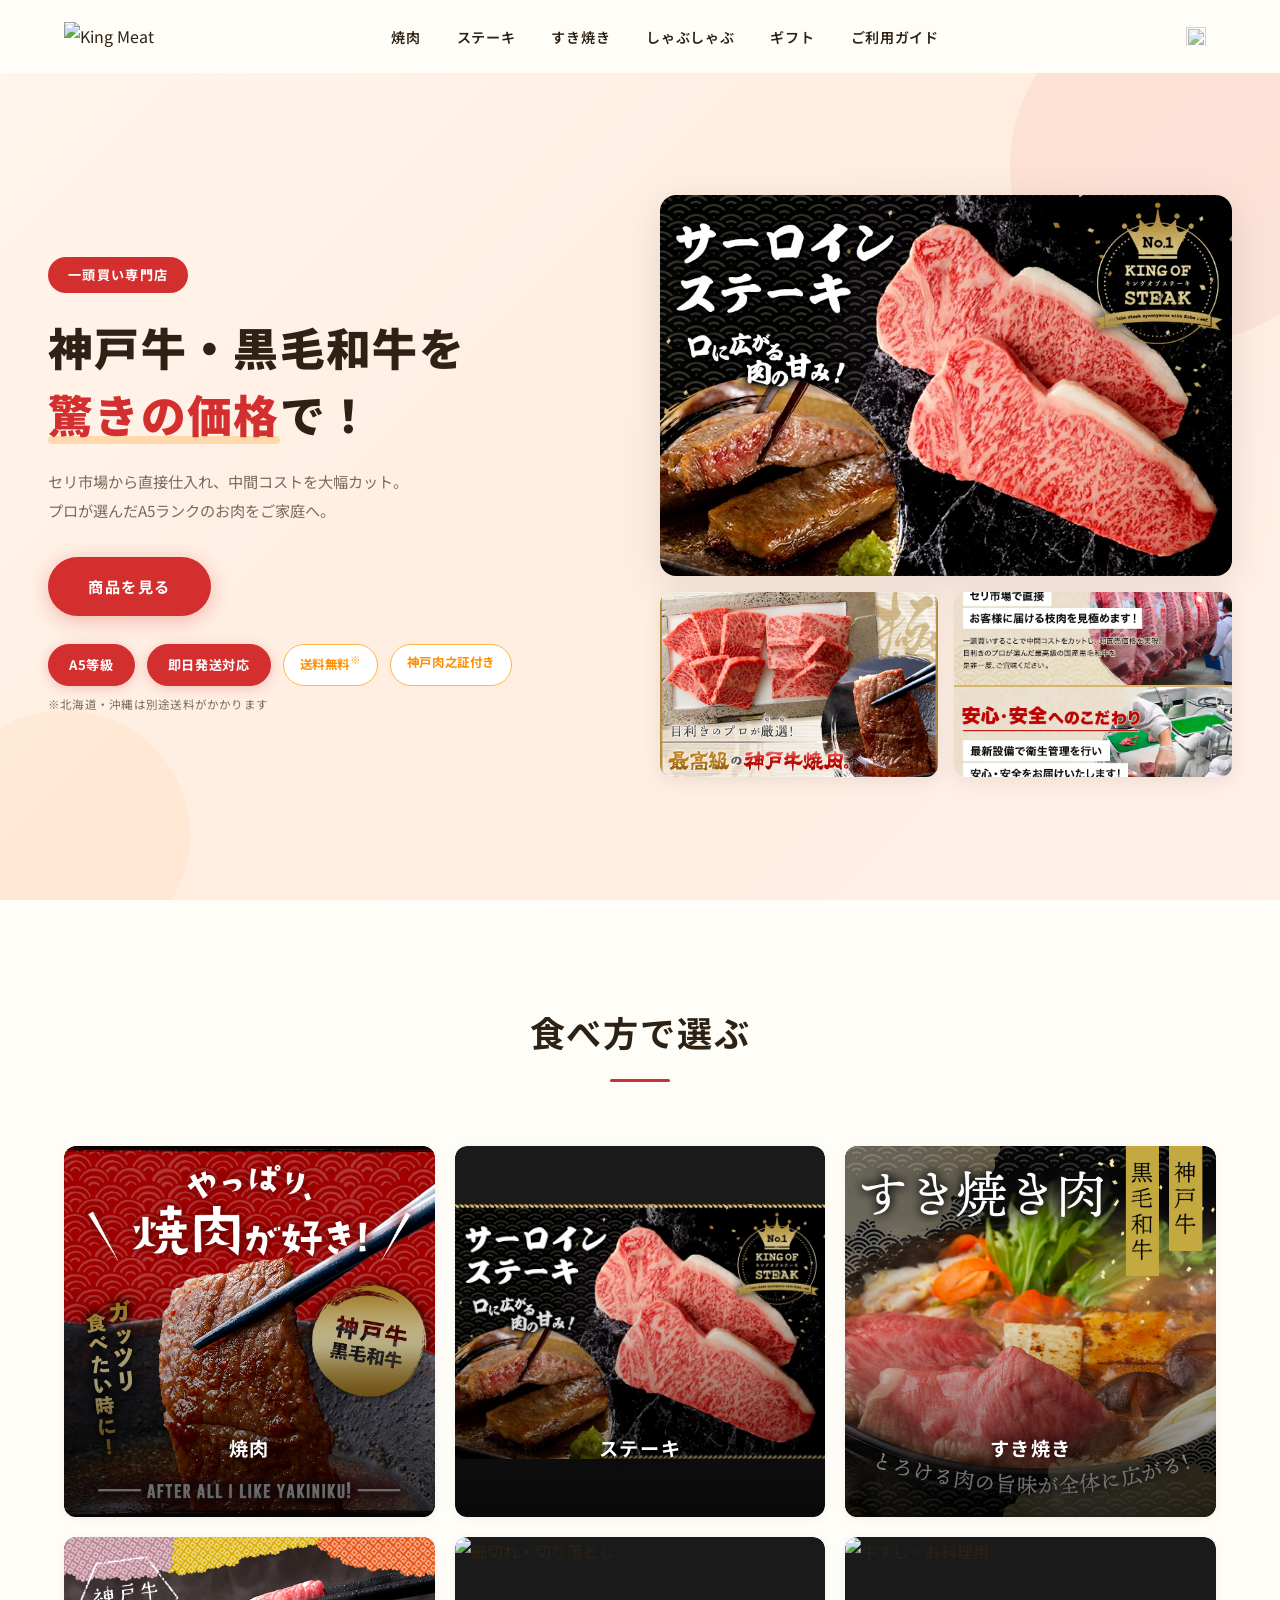
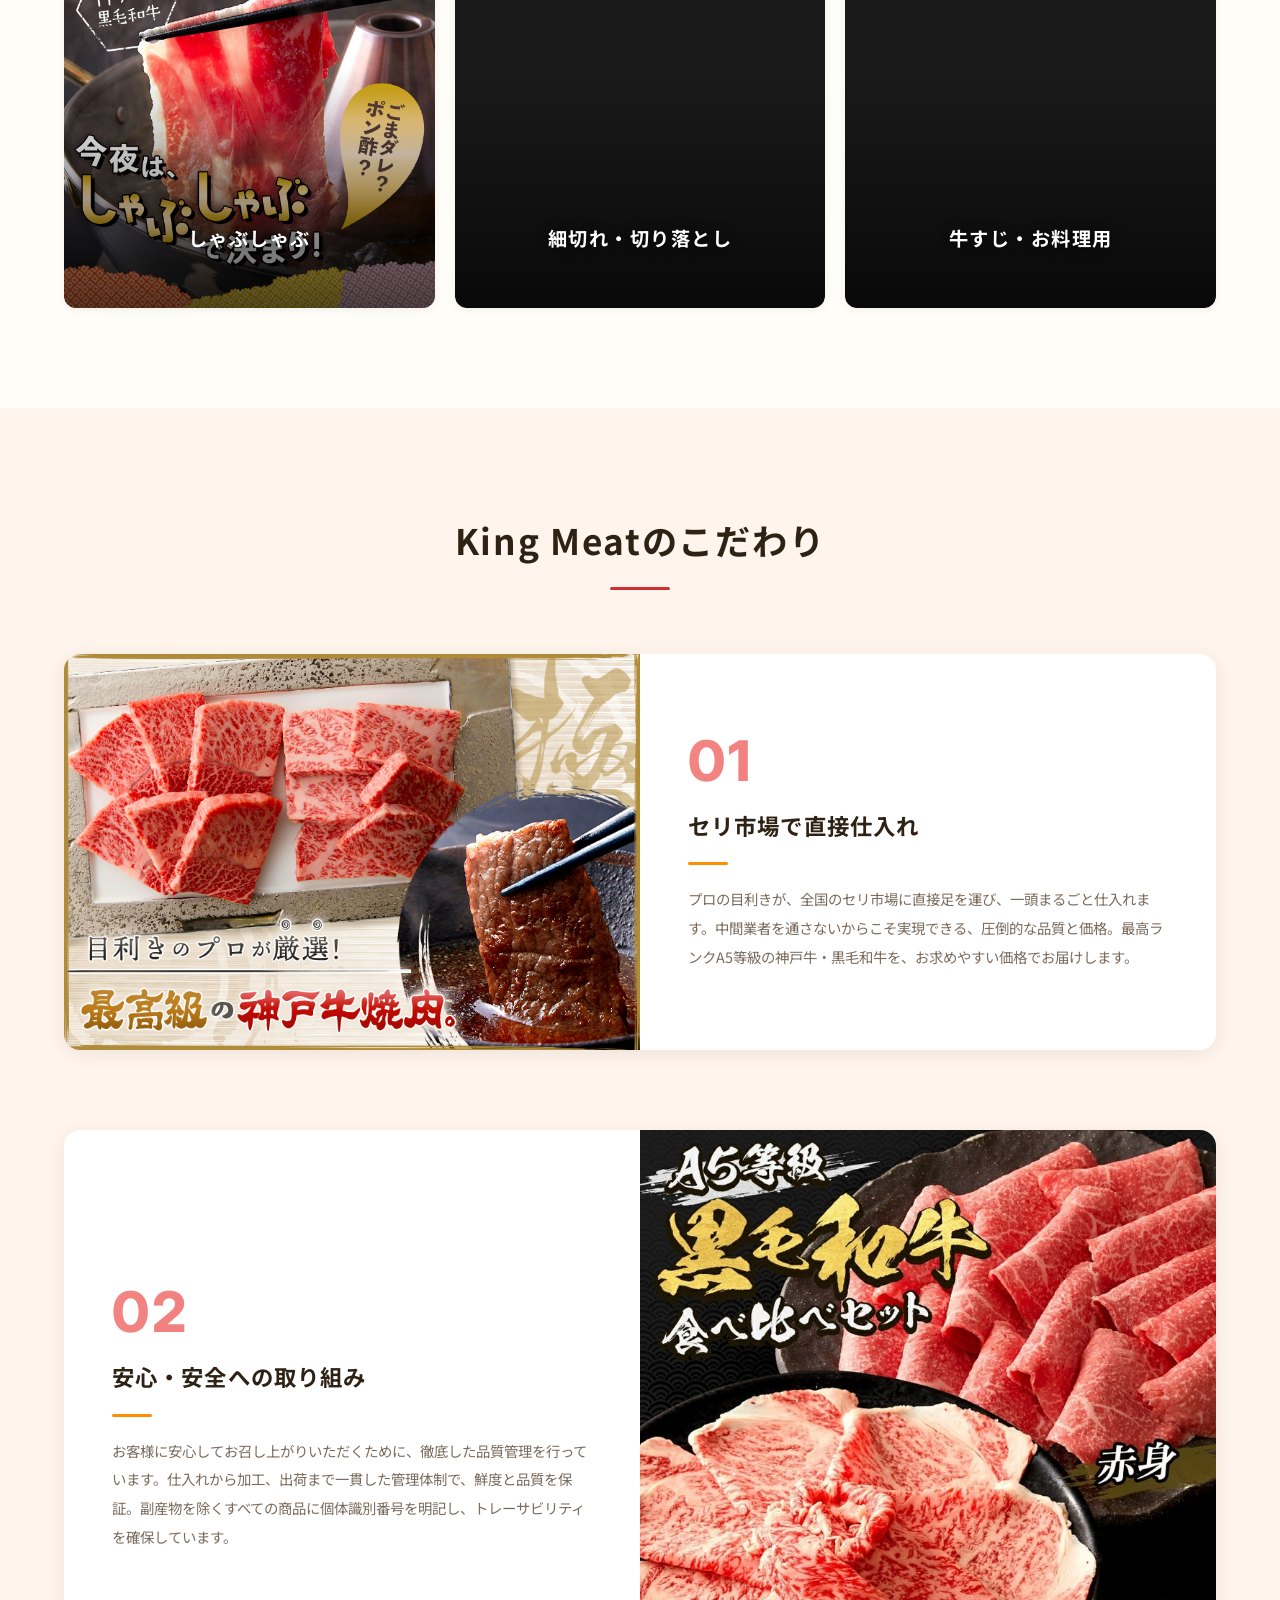
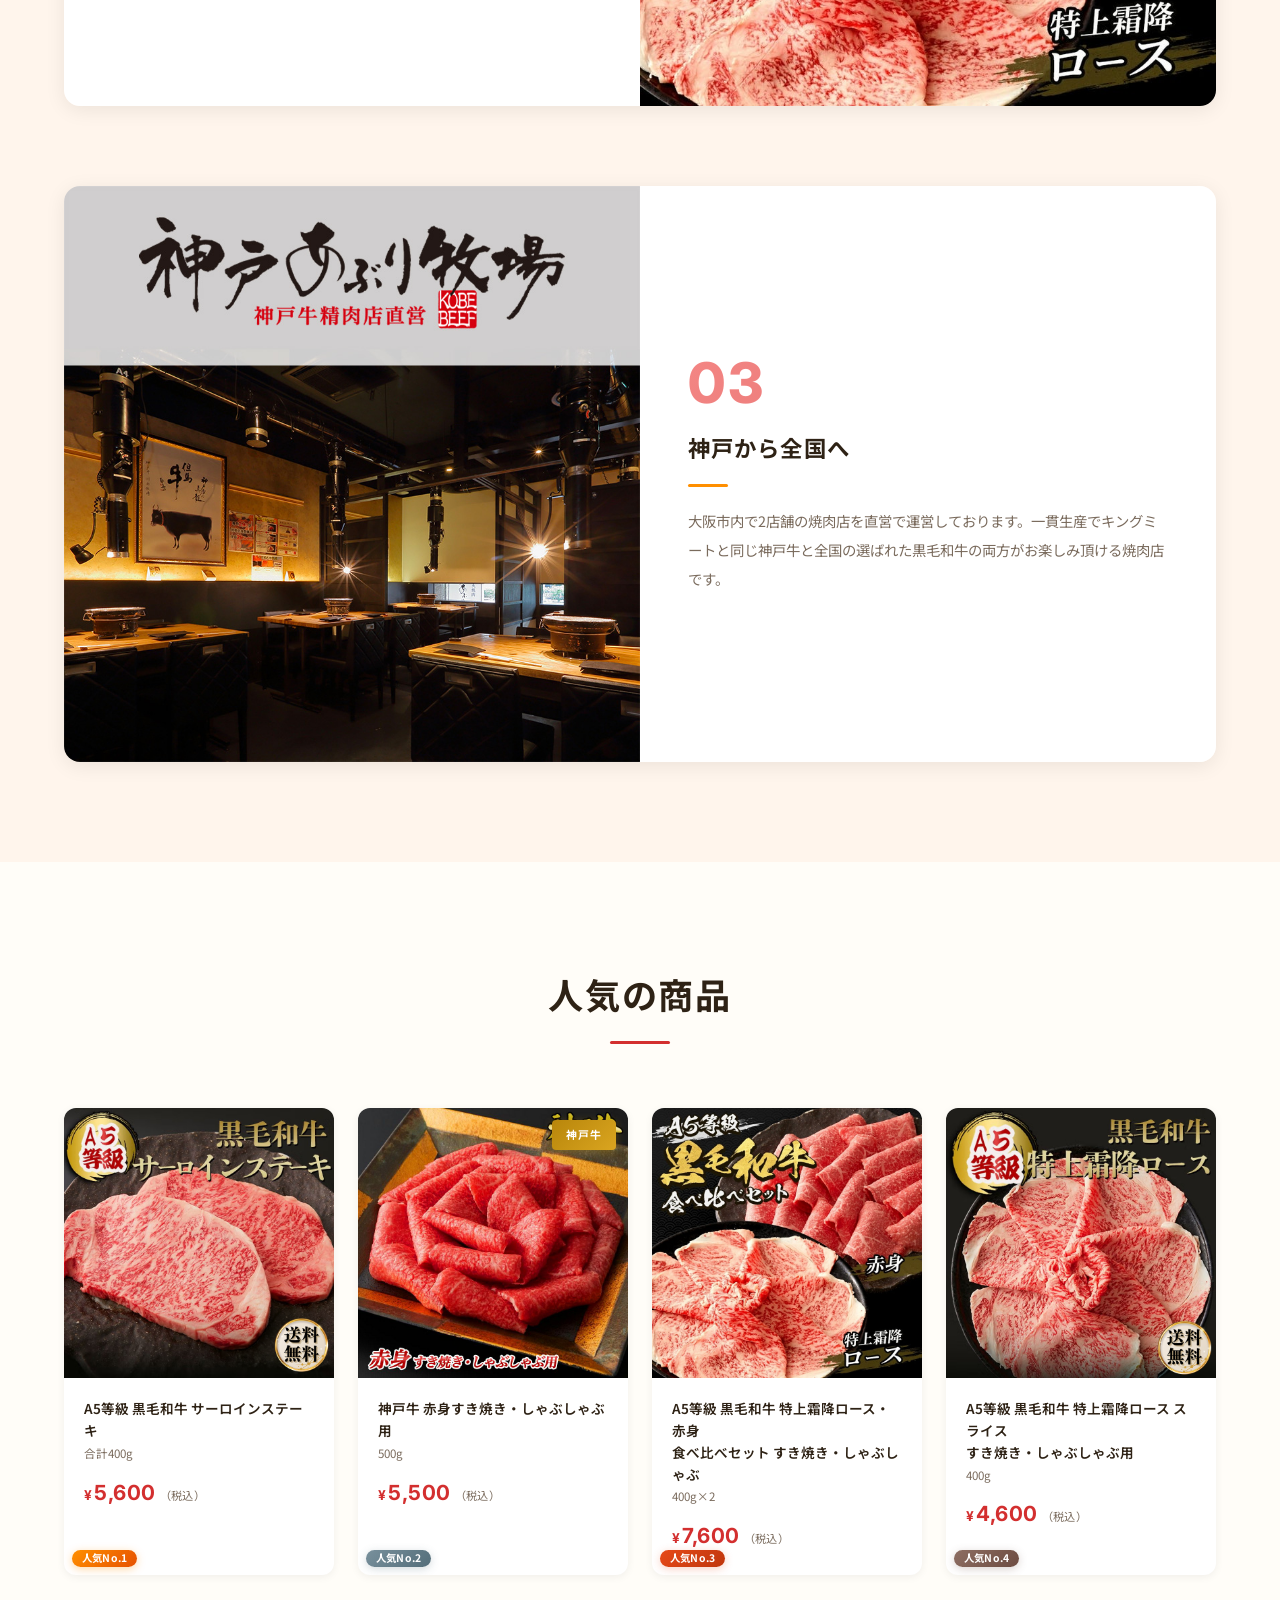
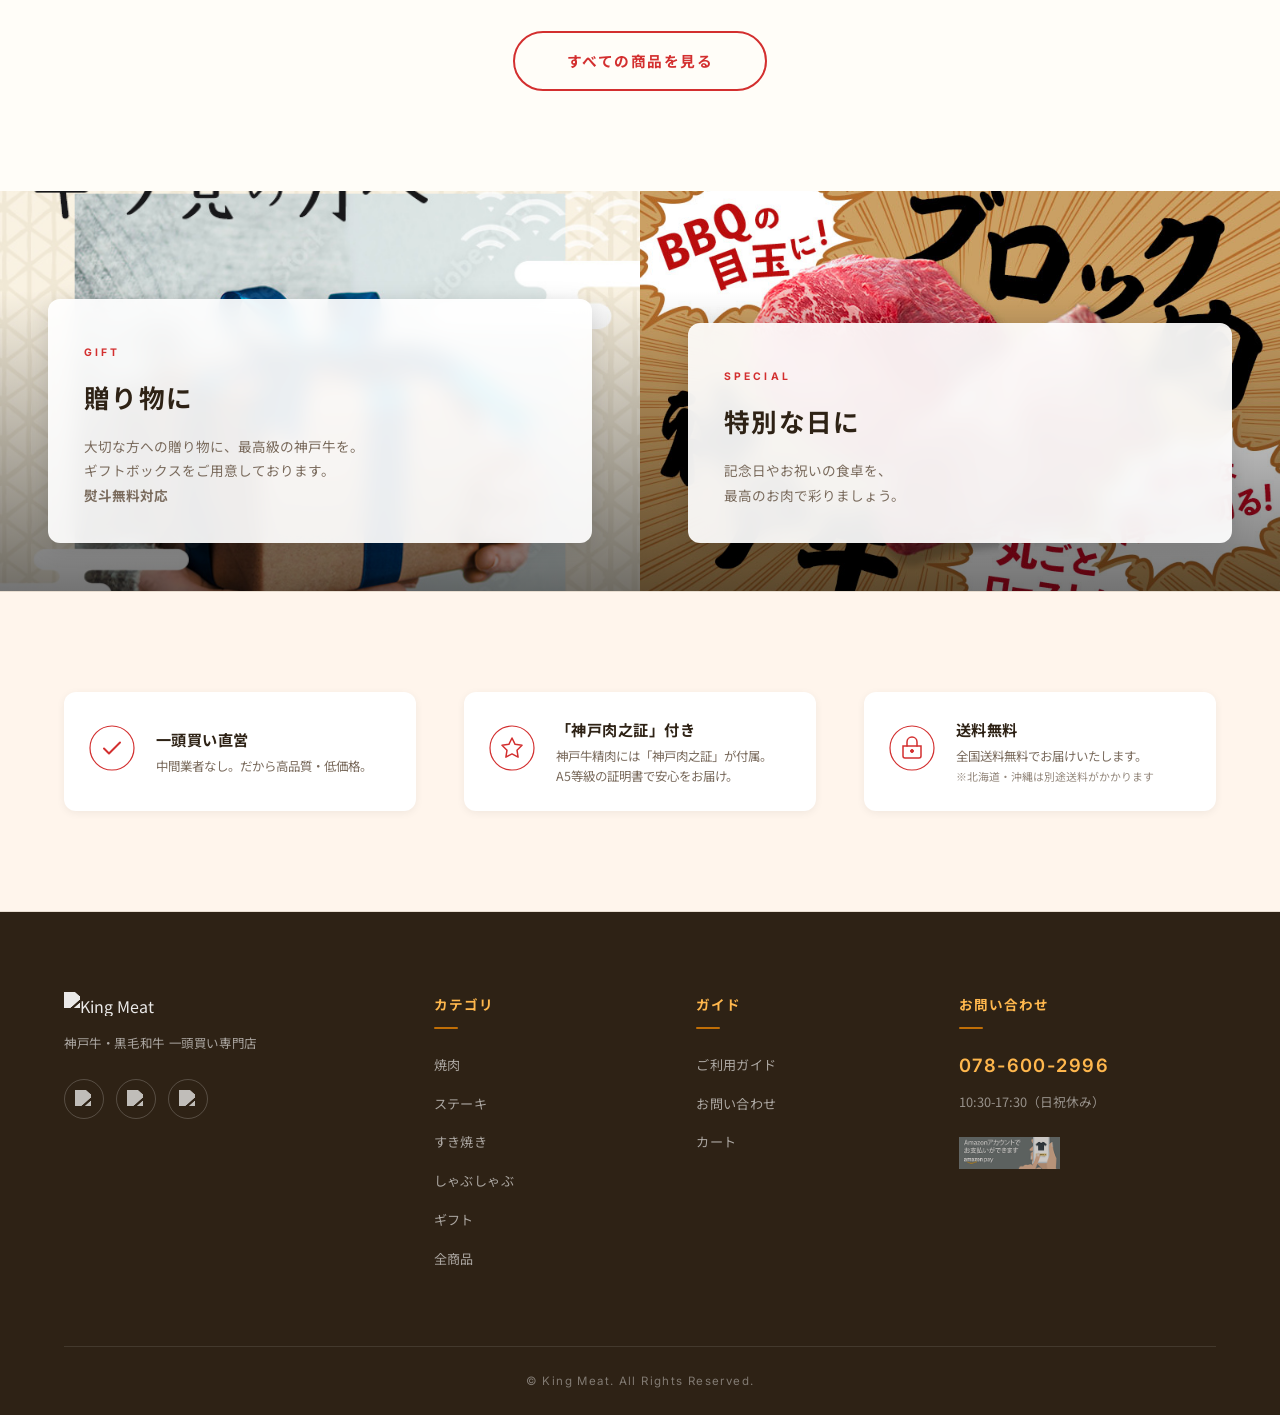
==== pattern-a/index.html @ 973eb25d "安心・安全セクションの画像を食べ比べセット画像に変更 Co-Authored-By: Claude Opus 4.6 (1M context) <noreply@anthropic.com>" ====
<!DOCTYPE html>
<html lang="ja">
<head>
  <meta charset="UTF-8">
  <meta name="viewport" content="width=device-width, initial-scale=1.0">
  <title>King Meat｜神戸牛・黒毛和牛 一頭買い専門店</title>
  <meta name="description" content="神戸牛・黒毛和牛を一頭買い！プロの目利きが厳選した最高品質のお肉を、お求めやすい価格で全国へお届けします。">
  <link rel="preconnect" href="https://fonts.googleapis.com">
  <link rel="preconnect" href="https://fonts.gstatic.com" crossorigin>
  <link href="https://fonts.googleapis.com/css2?family=Inter:wght@400;500;600;700;800&family=Noto+Sans+JP:wght@400;500;600;700;800;900&family=Noto+Serif+JP:wght@400;500;600;700&display=swap" rel="stylesheet">
  <link rel="stylesheet" href="css/style.css">
</head>
<body>

  <!-- ========== HEADER ========== -->
  <header class="header" id="header">
    <div class="header__inner">
      <a href="https://www.kingmeat.net/" class="header__logo">
        <img src="https://kingmeat.itembox.cloud/item/images/icon/logo.svg" alt="King Meat" class="header__logo-img">
      </a>
      <nav class="header__nav" id="headerNav">
        <ul class="header__nav-list">
          <li><a href="https://www.kingmeat.net/c/yakiniku">焼肉</a></li>
          <li><a href="https://www.kingmeat.net/c/steak">ステーキ</a></li>
          <li><a href="https://www.kingmeat.net/c/sukiyaki">すき焼き</a></li>
          <li><a href="https://www.kingmeat.net/c/shabu">しゃぶしゃぶ</a></li>
          <li><a href="https://www.kingmeat.net/c/gift">ギフト</a></li>
          <li><a href="https://www.kingmeat.net/f/guide">ご利用ガイド</a></li>
        </ul>
      </nav>
      <div class="header__actions">
        <a href="https://www.kingmeat.net/cart" class="header__cart" aria-label="カート">
          <img src="https://kingmeat.itembox.cloud/item/images/icon/cart.svg" alt="" class="header__cart-img">
        </a>
        <button class="header__hamburger" id="hamburger" aria-label="メニューを開く">
          <span></span><span></span><span></span>
        </button>
      </div>
    </div>
  </header>

  <!-- ========== MOBILE MENU ========== -->
  <div class="mobile-menu" id="mobileMenu">
    <div class="mobile-menu__inner">
      <nav class="mobile-menu__nav">
        <ul>
          <li><a href="https://www.kingmeat.net/c/all">全商品</a></li>
          <li><a href="https://www.kingmeat.net/c/yakiniku">焼肉</a></li>
          <li><a href="https://www.kingmeat.net/c/steak">ステーキ</a></li>
          <li><a href="https://www.kingmeat.net/c/sukiyaki">すき焼き</a></li>
          <li><a href="https://www.kingmeat.net/c/shabu">しゃぶしゃぶ</a></li>
          <li><a href="https://www.kingmeat.net/c/gift">ギフト</a></li>
          <li class="mobile-menu__divider"></li>
          <li><a href="https://www.kingmeat.net/f/guide">ご利用ガイド</a></li>
          <li><a href="https://www.kingmeat.net/f/contact">お問い合わせ</a></li>
          <li><a href="https://www.kingmeat.net/cart">カート</a></li>
        </ul>
      </nav>
      <div class="mobile-menu__contact">
        <p class="mobile-menu__phone">078-600-2996</p>
        <p class="mobile-menu__hours">10:30-17:30（日祝休み）</p>
      </div>
    </div>
  </div>

  <!-- ========== HERO ========== -->
  <section class="hero" id="hero">
    <div class="hero__text fade-in">
      <p class="hero__badge">一頭買い専門店</p>
      <h1 class="hero__title">神戸牛・黒毛和牛を<br><span class="hero__title-accent">驚きの価格</span>で！</h1>
      <p class="hero__desc">セリ市場から直接仕入れ、中間コストを大幅カット。<br>プロが選んだA5ランクのお肉をご家庭へ。</p>
      <div class="hero__buttons">
        <a href="https://www.kingmeat.net/c/all" class="hero__cta">商品を見る</a>
      </div>
      <div class="hero__trust-badges">
        <span class="hero__trust-item hero__trust-item--primary">A5等級</span>
        <span class="hero__trust-item hero__trust-item--primary">即日発送対応</span>
        <span class="hero__trust-item">送料無料<small>※</small></span>
        <span class="hero__trust-item">神戸肉之証付き</span>
      </div>
      <p class="hero__shipping-note">※北海道・沖縄は別途送料がかかります</p>
    </div>
    <div class="hero__images fade-in">
      <div class="hero__img-main">
        <img src="images/hero-main.jpg" alt="最高級黒毛和牛サーロイン" class="hero__img" width="800" height="533">
      </div>
      <div class="hero__img-sub-grid">
        <div class="hero__img-sub">
          <img src="images/hero-sub1.jpg" alt="セリ市場で直接仕入れ" class="hero__img" width="800" height="533">
        </div>
        <div class="hero__img-sub">
          <img src="images/kodawari.jpg" alt="品質へのこだわり" class="hero__img" width="800" height="533">
        </div>
      </div>
    </div>
  </section>

  <!-- ========== CATEGORIES ========== -->
  <section class="categories section" id="categories">
    <div class="container">
      <div class="section-header fade-in">
        <h2 class="section-title">食べ方で選ぶ</h2>
        <div class="section-line"></div>
      </div>
      <div class="categories__grid">
        <a href="https://www.kingmeat.net/c/yakiniku" class="category-card fade-in">
          <div class="category-card__img-wrap">
            <img src="images/category-yakiniku.jpg" alt="焼肉" class="category-card__img" loading="lazy">
          </div>
          <div class="category-card__overlay">
            <h3 class="category-card__name">焼肉</h3>
            <span class="category-card__en">YAKINIKU</span>
          </div>
        </a>
        <a href="https://www.kingmeat.net/c/steak" class="category-card fade-in">
          <div class="category-card__img-wrap">
            <img src="images/hero-wagyu-sirloin.jpg" alt="ステーキ" class="category-card__img" loading="lazy">
          </div>
          <div class="category-card__overlay">
            <h3 class="category-card__name">ステーキ</h3>
            <span class="category-card__en">STEAK</span>
          </div>
        </a>
        <a href="https://www.kingmeat.net/c/sukiyaki" class="category-card fade-in">
          <div class="category-card__img-wrap">
            <img src="images/category-sukiyaki.jpg" alt="すき焼き" class="category-card__img" loading="lazy">
          </div>
          <div class="category-card__overlay">
            <h3 class="category-card__name">すき焼き</h3>
            <span class="category-card__en">SUKIYAKI</span>
          </div>
        </a>
        <a href="https://www.kingmeat.net/c/shabu" class="category-card fade-in">
          <div class="category-card__img-wrap">
            <img src="images/category-shabushabu.jpg" alt="しゃぶしゃぶ" class="category-card__img" loading="lazy">
          </div>
          <div class="category-card__overlay">
            <h3 class="category-card__name">しゃぶしゃぶ</h3>
            <span class="category-card__en">SHABU SHABU</span>
          </div>
        </a>
        <a href="https://www.kingmeat.net/c/komagire" class="category-card fade-in">
          <div class="category-card__img-wrap">
            <img src="images/category-komagire.jpg" alt="細切れ・切り落とし" class="category-card__img" loading="lazy">
          </div>
          <div class="category-card__overlay">
            <h3 class="category-card__name">細切れ・切り落とし</h3>
            <span class="category-card__en">KOMAGIRE</span>
          </div>
        </a>
        <a href="https://www.kingmeat.net/c/suji" class="category-card fade-in">
          <div class="category-card__img-wrap">
            <img src="images/category-suji.jpg" alt="牛すじ・お料理用" class="category-card__img" loading="lazy">
          </div>
          <div class="category-card__overlay">
            <h3 class="category-card__name">牛すじ・お料理用</h3>
            <span class="category-card__en">COOKING</span>
          </div>
        </a>
      </div>
    </div>
  </section>

  <!-- ========== COMMITMENT ========== -->
  <section class="commitment section section--alt" id="commitment">
    <div class="container">
      <div class="section-header fade-in">
        <h2 class="section-title">King Meatのこだわり</h2>
        <div class="section-line"></div>
      </div>

      <div class="commitment__block commitment__block--normal fade-in">
        <div class="commitment__img-wrap">
          <img src="images/hero-mekiki-pro.jpg" alt="セリ市場で直接仕入れ" class="commitment__img" loading="lazy">
        </div>
        <div class="commitment__text-wrap">
          <span class="commitment__number">01</span>
          <h3 class="commitment__heading">セリ市場で直接仕入れ</h3>
          <p class="commitment__desc">プロの目利きが、全国のセリ市場に直接足を運び、一頭まるごと仕入れます。中間業者を通さないからこそ実現できる、圧倒的な品質と価格。最高ランクA5等級の神戸牛・黒毛和牛を、お求めやすい価格でお届けします。</p>
        </div>
      </div>

      <div class="commitment__block commitment__block--reverse fade-in">
        <div class="commitment__img-wrap">
          <img src="images/product-tabekurabe-set.jpg" alt="安心・安全への取り組み" class="commitment__img" loading="lazy">
        </div>
        <div class="commitment__text-wrap">
          <span class="commitment__number">02</span>
          <h3 class="commitment__heading">安心・安全への取り組み</h3>
          <p class="commitment__desc">お客様に安心してお召し上がりいただくために、徹底した品質管理を行っています。仕入れから加工、出荷まで一貫した管理体制で、鮮度と品質を保証。副産物を除くすべての商品に個体識別番号を明記し、トレーサビリティを確保しています。</p>
        </div>
      </div>

      <div class="commitment__block commitment__block--normal fade-in">
        <div class="commitment__img-wrap">
          <img src="images/left-shop.jpg" alt="神戸から全国へ" class="commitment__img" loading="lazy">
        </div>
        <div class="commitment__text-wrap">
          <span class="commitment__number">03</span>
          <h3 class="commitment__heading">神戸から全国へ</h3>
          <p class="commitment__desc">大阪市内で2店舗の焼肉店を直営で運営しております。一貫生産でキングミートと同じ神戸牛と全国の選ばれた黒毛和牛の両方がお楽しみ頂ける焼肉店です。</p>
        </div>
      </div>
    </div>
  </section>

  <!-- ========== PRODUCTS ========== -->
  <section class="products section" id="products">
    <div class="container">
      <div class="section-header fade-in">
        <h2 class="section-title">人気の商品</h2>
        <div class="section-line"></div>
      </div>
      <div class="products__grid">
        <div class="product-card fade-in">
          <div class="product-card__badge product-card__badge--gold"></div>
          <a href="https://www.kingmeat.net/c/wagyu/w-sir-steak-600" class="product-card__img-wrap">
            <img src="images/product-kobe-sirloin-steak.jpg" alt="A5等級 黒毛和牛 サーロインステーキ" class="product-card__img" loading="lazy">
          </a>
          <div class="product-card__info">
            <h3 class="product-card__name">A5等級 黒毛和牛 サーロインステーキ<br><small class="product-card__weight">合計400g</small></h3>
            <p class="product-card__price"><span class="product-card__yen">&yen;</span>5,600<span class="product-card__tax">（税込）</span></p>
          </div>
        </div>
        <div class="product-card fade-in">
          <div class="product-card__badge product-card__badge--silver"></div>
          <span class="product-card__label product-card__label--kobe">神戸牛</span>
          <a href="https://www.kingmeat.net/c/kobe/kobe-akami" class="product-card__img-wrap">
            <img src="images/product-wagyu-akami-sukiyaki.jpg" alt="神戸牛 赤身すき焼き・しゃぶしゃぶ用" class="product-card__img" loading="lazy">
          </a>
          <div class="product-card__info">
            <h3 class="product-card__name">神戸牛 赤身すき焼き・しゃぶしゃぶ用<br><small class="product-card__weight">500g</small></h3>
            <p class="product-card__price"><span class="product-card__yen">&yen;</span>5,500<span class="product-card__tax">（税込）</span></p>
          </div>
        </div>
        <div class="product-card fade-in">
          <div class="product-card__badge product-card__badge--bronze"></div>
          <a href="https://www.kingmeat.net/c/type/tabekurabe/w-sir-slice-akami" class="product-card__img-wrap">
            <img src="images/product-tabekurabe-set.jpg" alt="A5等級 黒毛和牛 食べ比べセット" class="product-card__img" loading="lazy">
          </a>
          <div class="product-card__info">
            <h3 class="product-card__name">A5等級 黒毛和牛 特上霜降ロース・赤身<br>食べ比べセット すき焼き・しゃぶしゃぶ<br><small class="product-card__weight">400g×2</small></h3>
            <p class="product-card__price"><span class="product-card__yen">&yen;</span>7,600<span class="product-card__tax">（税込）</span></p>
          </div>
        </div>
        <div class="product-card fade-in">
          <div class="product-card__badge"></div>
          <a href="https://www.kingmeat.net/c/wagyu/w-sir-slice" class="product-card__img-wrap">
            <img src="images/product-kobe-sirloin-sukiyaki.jpg" alt="A5等級 黒毛和牛 特上霜降ロース すき焼き・しゃぶしゃぶ用" class="product-card__img" loading="lazy">
          </a>
          <div class="product-card__info">
            <h3 class="product-card__name">A5等級 黒毛和牛 特上霜降ロース スライス<br>すき焼き・しゃぶしゃぶ用<br><small class="product-card__weight">400g</small></h3>
            <p class="product-card__price"><span class="product-card__yen">&yen;</span>4,600<span class="product-card__tax">（税込）</span></p>
          </div>
        </div>
      </div>
      <div class="products__more fade-in">
        <a href="https://www.kingmeat.net/c/all" class="btn-outline">すべての商品を見る</a>
      </div>
    </div>
  </section>

  <!-- ========== キャンペーン（コメントアウト：開催時に外す） ==========
  <section class="campaigns section section--alt" id="campaigns">
    <div class="container">
      <div class="section-header fade-in">
        <h2 class="section-title">開催中のキャンペーン</h2>
        <div class="section-line"></div>
      </div>
      <div class="campaigns__grid">
        <a href="https://www.kingmeat.net/c/all" class="campaign-card fade-in">
          <img src="images/campaign-kuro-50off.jpg" alt="キャンペーン" class="campaign-card__img">
        </a>
        <a href="https://www.kingmeat.net/c/all" class="campaign-card fade-in">
          <img src="images/campaign-dice-cp50.jpg" alt="キャンペーン" class="campaign-card__img">
        </a>
        <a href="https://www.kingmeat.net/c/all" class="campaign-card fade-in">
          <img src="images/campaign-sir-slice-cp30.jpg" alt="キャンペーン" class="campaign-card__img">
        </a>
      </div>
    </div>
  </section>
  -->

  <!-- ========== イベント情報（コメントアウト：開催時に外す） ==========
  <section class="events section" id="events">
    <div class="container">
      <div class="section-header fade-in">
        <h2 class="section-title">イベント情報</h2>
        <div class="section-line"></div>
      </div>
      <div class="events__grid">
        <div class="event-card fade-in">
          <div class="event-card__date">
            <span class="event-card__month">0月</span>
            <span class="event-card__day">00</span>
          </div>
          <div class="event-card__info">
            <h3 class="event-card__title">イベントタイトルをここに入力</h3>
            <p class="event-card__venue">会場名をここに入力</p>
            <p class="event-card__desc">イベントの詳細説明をここに入力してください。</p>
          </div>
        </div>
      </div>
    </div>
  </section>
  -->

  <!-- ========== GIFT / SPECIAL SPLIT ========== -->
  <section class="split-feature section" id="splitFeature">
    <div class="split-feature__grid">
      <a href="https://www.kingmeat.net/c/gift" class="split-feature__item fade-in">
        <div class="split-feature__img-wrap">
          <img src="images/category-gift.jpg" alt="ギフト" class="split-feature__img" loading="lazy">
        </div>
        <div class="split-feature__overlay">
          <div class="split-feature__text-panel">
            <span class="split-feature__en">GIFT</span>
            <h3 class="split-feature__heading">贈り物に</h3>
            <p class="split-feature__desc">大切な方への贈り物に、最高級の神戸牛を。<br>ギフトボックスをご用意しております。<br><strong>熨斗無料対応</strong></p>
          </div>
        </div>
      </a>
      <a href="https://www.kingmeat.net/c/all" class="split-feature__item fade-in">
        <div class="split-feature__img-wrap">
          <img src="images/hero-block.jpg" alt="特別な日に" class="split-feature__img" loading="lazy">
        </div>
        <div class="split-feature__overlay">
          <div class="split-feature__text-panel">
            <span class="split-feature__en">SPECIAL</span>
            <h3 class="split-feature__heading">特別な日に</h3>
            <p class="split-feature__desc">記念日やお祝いの食卓を、<br>最高のお肉で彩りましょう。</p>
          </div>
        </div>
      </a>
    </div>
  </section>

  <!-- ========== TRUST STRIP ========== -->
  <section class="trust section">
    <div class="container">
      <div class="trust__grid">
        <div class="trust__item fade-in">
          <div class="trust__icon">
            <svg width="48" height="48" viewBox="0 0 48 48" fill="none">
              <circle cx="24" cy="24" r="22" stroke="#C9A96E" stroke-width="1.2"/>
              <path d="M16 24.5L21 29.5L32 18.5" stroke="#C9A96E" stroke-width="2" stroke-linecap="round" stroke-linejoin="round"/>
            </svg>
          </div>
          <div class="trust__text">
            <h4 class="trust__heading">一頭買い直営</h4>
            <p class="trust__desc">中間業者なし。だから高品質・低価格。</p>
          </div>
        </div>
        <div class="trust__item fade-in">
          <div class="trust__icon">
            <svg width="48" height="48" viewBox="0 0 48 48" fill="none">
              <circle cx="24" cy="24" r="22" stroke="#C9A96E" stroke-width="1.2"/>
              <path d="M24 14L27.1 20.3L34 21.3L29 26.2L30.1 33.1L24 29.9L17.9 33.1L19 26.2L14 21.3L20.9 20.3L24 14Z" stroke="#C9A96E" stroke-width="1.5" stroke-linecap="round" stroke-linejoin="round"/>
            </svg>
          </div>
          <div class="trust__text">
            <h4 class="trust__heading">「神戸肉之証」付き</h4>
            <p class="trust__desc">神戸牛精肉には「神戸肉之証」が付属。<br>A5等級の証明書で安心をお届け。</p>
          </div>
        </div>
        <div class="trust__item fade-in">
          <div class="trust__icon">
            <svg width="48" height="48" viewBox="0 0 48 48" fill="none">
              <circle cx="24" cy="24" r="22" stroke="#C9A96E" stroke-width="1.2"/>
              <path d="M15 22H33V32C33 33.1 32.1 34 31 34H17C15.9 34 15 33.1 15 32V22Z" stroke="#C9A96E" stroke-width="1.5"/>
              <path d="M19 22V18C19 15.2 21.2 13 24 13C26.8 13 29 15.2 29 18V22" stroke="#C9A96E" stroke-width="1.5" stroke-linecap="round"/>
              <circle cx="24" cy="27" r="1.5" fill="#C9A96E"/>
            </svg>
          </div>
          <div class="trust__text">
            <h4 class="trust__heading">送料無料</h4>
            <p class="trust__desc">全国送料無料でお届けいたします。<br><small class="trust__note">※北海道・沖縄は別途送料がかかります</small></p>
          </div>
        </div>
      </div>
    </div>
  </section>

  <!-- ========== FOOTER ========== -->
  <footer class="footer">
    <div class="container">
      <div class="footer__grid">
        <div class="footer__col footer__col--brand">
          <a href="https://www.kingmeat.net/" class="footer__logo">
            <img src="https://kingmeat.itembox.cloud/item/images/icon/logo.svg" alt="King Meat" class="footer__logo-img">
          </a>
          <p class="footer__brand-text">神戸牛・黒毛和牛 一頭買い専門店</p>
          <div class="footer__sns">
            <a href="https://www.instagram.com/kingmeat.kobe/" target="_blank" rel="noopener noreferrer" class="footer__sns-link">
              <img src="https://kingmeat.itembox.cloud/item/images/common/icon_instagram_bk.svg" alt="Instagram">
            </a>
            <a href="#" class="footer__sns-link">
              <img src="https://kingmeat.itembox.cloud/item/images/common/icon_line_bk.svg" alt="LINE">
            </a>
            <a href="#" class="footer__sns-link">
              <img src="https://kingmeat.itembox.cloud/item/images/common/icon_fb_bk.svg" alt="Facebook">
            </a>
          </div>
        </div>
        <div class="footer__col">
          <h4 class="footer__col-title">カテゴリ</h4>
          <ul class="footer__links">
            <li><a href="https://www.kingmeat.net/c/yakiniku">焼肉</a></li>
            <li><a href="https://www.kingmeat.net/c/steak">ステーキ</a></li>
            <li><a href="https://www.kingmeat.net/c/sukiyaki">すき焼き</a></li>
            <li><a href="https://www.kingmeat.net/c/shabu">しゃぶしゃぶ</a></li>
            <li><a href="https://www.kingmeat.net/c/gift">ギフト</a></li>
            <li><a href="https://www.kingmeat.net/c/all">全商品</a></li>
          </ul>
        </div>
        <div class="footer__col">
          <h4 class="footer__col-title">ガイド</h4>
          <ul class="footer__links">
            <li><a href="https://www.kingmeat.net/f/guide">ご利用ガイド</a></li>
            <li><a href="https://www.kingmeat.net/f/contact">お問い合わせ</a></li>
            <li><a href="https://www.kingmeat.net/cart">カート</a></li>
          </ul>
        </div>
        <div class="footer__col">
          <h4 class="footer__col-title">お問い合わせ</h4>
          <p class="footer__phone">
            <a href="tel:078-600-2996">078-600-2996</a>
          </p>
          <p class="footer__hours">10:30-17:30（日祝休み）</p>
          <div class="footer__payment">
            <img src="images/amazon-pay-badge.png" alt="Amazon Pay" class="footer__payment-img">
          </div>
        </div>
      </div>
      <div class="footer__bottom">
        <p class="footer__copyright">&copy; King Meat. All Rights Reserved.</p>
      </div>
    </div>
  </footer>

  <script src="js/main.js"></script>
</body>
</html>
---- pattern-a/css/style.css ----
/* ========================================================================
   KING MEAT - Pattern A: POP & Friendly
   Warm. Approachable. Fun to shop.
   ======================================================================== */

/* ── RESET & BASE ── */
*,
*::before,
*::after {
  margin: 0;
  padding: 0;
  box-sizing: border-box;
}

:root {
  --bg:          #FFFDF8;
  --bg-card:     #FFFFFF;
  --bg-alt:      #FFF5EC;
  --primary:     #D32F2F;
  --primary-light: #EF5350;
  --primary-dark: #B71C1C;
  --accent:      #FF8F00;
  --accent-light:#FFB74D;
  --warm-brown:  #5D4037;
  --text:        #2E2215;
  --text-sec:    #7A6B5D;
  --border:      #E8DDD0;
  --border-hover:#D4C4B0;
  --shadow-sm:   0 2px 8px rgba(0,0,0,0.06);
  --shadow-md:   0 4px 20px rgba(0,0,0,0.08);
  --shadow-lg:   0 8px 40px rgba(0,0,0,0.10);
  --radius-sm:   8px;
  --radius-md:   12px;
  --radius-lg:   16px;
  --sans:        'Noto Sans JP', sans-serif;
  --inter:       'Inter', sans-serif;
  --serif:       'Noto Serif JP', serif;
  --ease:        cubic-bezier(0.16, 1, 0.3, 1);
  --ease-out:    cubic-bezier(0.33, 1, 0.68, 1);
}

html {
  font-size: 16px;
  scroll-behavior: smooth;
  -webkit-font-smoothing: antialiased;
  -moz-osx-font-smoothing: grayscale;
}

body {
  font-family: var(--sans);
  font-weight: 400;
  color: var(--text);
  background-color: var(--bg);
  line-height: 1.8;
  overflow-x: hidden;
}

img {
  display: block;
  max-width: 100%;
  height: auto;
}

a {
  text-decoration: none;
  color: inherit;
  transition: color 0.3s ease;
}

ul {
  list-style: none;
}

.container {
  width: 100%;
  max-width: 1200px;
  margin: 0 auto;
  padding: 0 24px;
}

.section {
  padding: 100px 0;
}

.section--alt {
  background-color: var(--bg-alt);
}

/* ── SECTION HEADER ── */
.section-header {
  text-align: center;
  margin-bottom: 64px;
}

.section-title {
  font-family: var(--sans);
  font-size: clamp(1.6rem, 3vw, 2.2rem);
  font-weight: 700;
  color: var(--text);
  letter-spacing: 0.05em;
}

.section-line {
  width: 60px;
  height: 3px;
  background: var(--primary);
  margin: 16px auto 0;
  border-radius: 2px;
}

/* ── FADE-IN ANIMATION ── */
.fade-in {
  opacity: 0;
  transform: translateY(20px);
  transition: opacity 0.8s var(--ease-out), transform 0.8s var(--ease-out);
}

.fade-in.is-visible {
  opacity: 1;
  transform: translateY(0);
}

/* Stagger children */
.fade-in:nth-child(2) { transition-delay: 0.08s; }
.fade-in:nth-child(3) { transition-delay: 0.16s; }
.fade-in:nth-child(4) { transition-delay: 0.24s; }
.fade-in:nth-child(5) { transition-delay: 0.32s; }
.fade-in:nth-child(6) { transition-delay: 0.40s; }

/* ========================================================================
   HEADER
   ======================================================================== */
.header {
  position: fixed;
  top: 0;
  left: 0;
  right: 0;
  z-index: 1000;
  background: rgba(255, 253, 248, 0.9);
  backdrop-filter: blur(16px);
  -webkit-backdrop-filter: blur(16px);
  border-bottom: 1px solid transparent;
  transition: background 0.4s ease, border-color 0.4s ease, box-shadow 0.4s ease;
}

.header.is-scrolled {
  background: rgba(255, 253, 248, 0.97);
  border-bottom-color: var(--border);
  box-shadow: 0 2px 20px rgba(0, 0, 0, 0.06);
}

.header__inner {
  max-width: 1200px;
  margin: 0 auto;
  padding: 0 24px;
  height: 72px;
  display: flex;
  align-items: center;
  justify-content: space-between;
}

.header__logo {
  flex-shrink: 0;
}

.header__logo-img {
  height: 28px;
  width: auto;
  transition: opacity 0.3s ease;
}

.header__logo:hover .header__logo-img {
  opacity: 0.7;
}

.header__nav {
  flex: 1;
  display: flex;
  justify-content: center;
}

.header__nav-list {
  display: flex;
  align-items: center;
  gap: 36px;
}

.header__nav-list a {
  font-family: var(--sans);
  font-size: 0.88rem;
  font-weight: 600;
  letter-spacing: 0.05em;
  color: var(--text);
  position: relative;
  padding: 4px 0;
}

.header__nav-list a::after {
  content: '';
  position: absolute;
  bottom: -2px;
  left: 0;
  width: 0;
  height: 2px;
  background: var(--primary);
  border-radius: 1px;
  transition: width 0.3s var(--ease);
}

.header__nav-list a:hover {
  color: var(--primary);
}

.header__nav-list a:hover::after {
  width: 100%;
}

.header__actions {
  display: flex;
  align-items: center;
  gap: 20px;
  flex-shrink: 0;
}

.header__cart {
  display: flex;
  align-items: center;
  justify-content: center;
  width: 40px;
  height: 40px;
  border-radius: 50%;
  transition: background 0.3s ease;
}

.header__cart:hover {
  background: rgba(211, 47, 47, 0.08);
}

.header__cart-img {
  width: 20px;
  height: 20px;
  opacity: 0.7;
}

/* Hamburger */
.header__hamburger {
  display: none;
  flex-direction: column;
  justify-content: center;
  align-items: center;
  width: 40px;
  height: 40px;
  background: none;
  border: none;
  cursor: pointer;
  gap: 6px;
  padding: 0;
}

.header__hamburger span {
  display: block;
  width: 24px;
  height: 2px;
  background: var(--text);
  border-radius: 1px;
  transition: transform 0.4s var(--ease), opacity 0.3s ease;
  transform-origin: center;
}

.header__hamburger.is-active span:nth-child(1) {
  transform: translateY(8px) rotate(45deg);
}

.header__hamburger.is-active span:nth-child(2) {
  opacity: 0;
}

.header__hamburger.is-active span:nth-child(3) {
  transform: translateY(-8px) rotate(-45deg);
}

/* ========================================================================
   MOBILE MENU
   ======================================================================== */
.mobile-menu {
  position: fixed;
  top: 0;
  left: 0;
  right: 0;
  bottom: 0;
  z-index: 999;
  background: rgba(255, 253, 248, 0.98);
  backdrop-filter: blur(20px);
  -webkit-backdrop-filter: blur(20px);
  display: flex;
  align-items: center;
  justify-content: center;
  opacity: 0;
  visibility: hidden;
  transition: opacity 0.5s var(--ease), visibility 0.5s;
}

.mobile-menu.is-open {
  opacity: 1;
  visibility: visible;
}

.mobile-menu__inner {
  text-align: center;
}

.mobile-menu__nav ul {
  display: flex;
  flex-direction: column;
  gap: 0;
}

.mobile-menu__nav li {
  opacity: 0;
  transform: translateY(20px);
  transition: opacity 0.4s var(--ease-out), transform 0.4s var(--ease-out);
}

.mobile-menu.is-open .mobile-menu__nav li {
  opacity: 1;
  transform: translateY(0);
}

.mobile-menu.is-open .mobile-menu__nav li:nth-child(1) { transition-delay: 0.1s; }
.mobile-menu.is-open .mobile-menu__nav li:nth-child(2) { transition-delay: 0.15s; }
.mobile-menu.is-open .mobile-menu__nav li:nth-child(3) { transition-delay: 0.15s; }
.mobile-menu.is-open .mobile-menu__nav li:nth-child(4) { transition-delay: 0.2s; }
.mobile-menu.is-open .mobile-menu__nav li:nth-child(5) { transition-delay: 0.25s; }
.mobile-menu.is-open .mobile-menu__nav li:nth-child(6) { transition-delay: 0.3s; }
.mobile-menu.is-open .mobile-menu__nav li:nth-child(7) { transition-delay: 0.35s; }
.mobile-menu.is-open .mobile-menu__nav li:nth-child(8) { transition-delay: 0.4s; }
.mobile-menu.is-open .mobile-menu__nav li:nth-child(9) { transition-delay: 0.45s; }
.mobile-menu.is-open .mobile-menu__nav li:nth-child(10) { transition-delay: 0.5s; }

.mobile-menu__nav a {
  display: block;
  font-family: var(--sans);
  font-size: 1.3rem;
  font-weight: 700;
  letter-spacing: 0.08em;
  padding: 14px 0;
  color: var(--text);
  transition: color 0.3s ease;
}

.mobile-menu__nav a:hover {
  color: var(--primary);
}

.mobile-menu__divider {
  width: 40px;
  height: 2px;
  background: var(--border);
  border-radius: 1px;
  margin: 16px auto;
}

.mobile-menu__contact {
  margin-top: 40px;
  opacity: 0;
  transition: opacity 0.5s 0.5s;
}

.mobile-menu.is-open .mobile-menu__contact {
  opacity: 1;
}

.mobile-menu__phone {
  font-family: var(--inter);
  font-size: 1.1rem;
  color: var(--primary);
  font-weight: 600;
  letter-spacing: 0.1em;
}

.mobile-menu__hours {
  font-size: 0.8rem;
  color: var(--text-sec);
  margin-top: 4px;
}

/* ========================================================================
   HERO - POP Split Layout
   ======================================================================== */
.hero {
  width: 100%;
  margin-top: 72px;
  min-height: calc(100vh - 72px);
  background: linear-gradient(135deg, #FFF5EC 0%, #FFEDE0 50%, #FFF0E6 100%);
  display: grid;
  grid-template-columns: 1fr 1fr;
  align-items: center;
  justify-content: center;
  gap: 40px;
  padding: 60px 48px;
  max-width: 100%;
  overflow: hidden;
  position: relative;
}

/* Decorative circle */
.hero::before {
  content: '';
  position: absolute;
  top: -80px;
  right: -80px;
  width: 350px;
  height: 350px;
  background: rgba(211, 47, 47, 0.06);
  border-radius: 50%;
  pointer-events: none;
}

.hero::after {
  content: '';
  position: absolute;
  bottom: -60px;
  left: -60px;
  width: 250px;
  height: 250px;
  background: rgba(255, 143, 0, 0.06);
  border-radius: 50%;
  pointer-events: none;
}

.hero__text {
  position: relative;
  z-index: 1;
  max-width: 560px;
}

.hero__badge {
  display: inline-block;
  font-family: var(--sans);
  font-size: 0.82rem;
  font-weight: 700;
  color: #fff;
  background: var(--primary);
  padding: 6px 20px;
  border-radius: 50px;
  letter-spacing: 0.1em;
  margin-bottom: 20px;
}

.hero__title {
  font-family: var(--sans);
  font-size: clamp(1.8rem, 3.5vw, 2.8rem);
  font-weight: 900;
  line-height: 1.5;
  letter-spacing: 0.03em;
  color: var(--text);
}

.hero__title-accent {
  color: var(--primary);
  position: relative;
}

.hero__title-accent::after {
  content: '';
  position: absolute;
  bottom: 2px;
  left: 0;
  right: 0;
  height: 8px;
  background: rgba(255, 143, 0, 0.25);
  border-radius: 4px;
  z-index: -1;
}

.hero__desc {
  font-size: 0.95rem;
  line-height: 1.9;
  color: var(--text-sec);
  margin-top: 20px;
}

.hero__buttons {
  display: flex;
  align-items: center;
  gap: 16px;
  margin-top: 32px;
  flex-wrap: wrap;
}

.hero__cta {
  display: inline-block;
  font-family: var(--sans);
  font-size: 0.95rem;
  font-weight: 700;
  letter-spacing: 0.1em;
  color: #fff;
  background: var(--primary);
  padding: 16px 40px;
  border-radius: 50px;
  transition: all 0.4s var(--ease);
  box-shadow: 0 4px 20px rgba(211, 47, 47, 0.3);
}

.hero__cta:hover {
  background: var(--primary-light);
  transform: translateY(-2px);
  box-shadow: 0 6px 28px rgba(211, 47, 47, 0.4);
  color: #fff;
}

.hero__cta-sub {
  display: inline-block;
  font-family: var(--sans);
  font-size: 0.9rem;
  font-weight: 700;
  letter-spacing: 0.08em;
  color: var(--primary);
  border: 2px solid var(--primary);
  padding: 14px 32px;
  border-radius: 50px;
  transition: all 0.4s var(--ease);
}

.hero__cta-sub:hover {
  color: #fff;
  background: var(--primary);
  transform: translateY(-2px);
}

.hero__trust-badges {
  display: flex;
  gap: 12px;
  margin-top: 28px;
  flex-wrap: wrap;
}

.hero__trust-item {
  font-family: var(--sans);
  font-size: 0.78rem;
  font-weight: 700;
  color: var(--accent);
  background: #fff;
  border: 1.5px solid var(--accent-light);
  padding: 6px 16px;
  border-radius: 50px;
  letter-spacing: 0.05em;
}

/* Hero Images */
.hero__images {
  position: relative;
  z-index: 1;
  display: flex;
  flex-direction: column;
  gap: 16px;
}

.hero__img-main {
  border-radius: var(--radius-lg);
  overflow: hidden;
  box-shadow: var(--shadow-lg);
  background: #fff;
  aspect-ratio: 3 / 2;
}

.hero__img-sub-grid {
  display: grid;
  grid-template-columns: 1fr 1fr;
  gap: 16px;
}

.hero__img-sub {
  border-radius: var(--radius-md);
  overflow: hidden;
  box-shadow: var(--shadow-md);
  background: #fff;
  aspect-ratio: 3 / 2;
}

.hero__img {
  width: 100%;
  height: 100%;
  object-fit: cover;
  display: block;
  transition: transform 0.6s var(--ease);
}

.hero__img-main:hover .hero__img,
.hero__img-sub:hover .hero__img {
  transform: scale(1.04);
}

.hero__img--contain {
  object-fit: contain;
  background: #1a1009;
}

/* ========================================================================
   CATEGORIES
   ======================================================================== */
.categories__grid {
  display: grid;
  grid-template-columns: repeat(3, 1fr);
  gap: 20px;
}

.category-card {
  position: relative;
  display: block;
  overflow: hidden;
  border-radius: var(--radius-md);
  box-shadow: var(--shadow-sm);
  transition: box-shadow 0.5s ease, transform 0.4s var(--ease);
}

.category-card:hover {
  box-shadow: var(--shadow-lg);
  transform: translateY(-4px);
}

.category-card__img-wrap {
  overflow: hidden;
  border-radius: var(--radius-md);
  aspect-ratio: 1 / 1;
  background: #1a1a1a;
  display: flex;
  align-items: center;
  justify-content: center;
}

.category-card__img {
  width: 100%;
  height: 100%;
  object-fit: contain;
  display: block;
  transition: transform 0.8s var(--ease);
}

.category-card:hover .category-card__img {
  transform: scale(1.06);
}

.category-card__overlay {
  position: absolute;
  inset: 0;
  display: flex;
  flex-direction: column;
  align-items: center;
  justify-content: flex-end;
  padding: 28px;
  background: linear-gradient(
    180deg,
    rgba(0, 0, 0, 0) 35%,
    rgba(0, 0, 0, 0.65) 100%
  );
  border-radius: var(--radius-md);
  transition: background 0.5s ease;
}

.category-card:hover .category-card__overlay {
  background: linear-gradient(
    180deg,
    rgba(0, 0, 0, 0.05) 35%,
    rgba(0, 0, 0, 0.72) 100%
  );
}

.category-card__name {
  font-family: var(--sans);
  font-size: 1.2rem;
  font-weight: 700;
  letter-spacing: 0.08em;
  color: #fff;
  text-shadow: 0 1px 12px rgba(0, 0, 0, 0.7);
}

.category-card__en {
  font-family: var(--inter);
  font-size: 0.62rem;
  font-weight: 600;
  letter-spacing: 0.3em;
  color: var(--accent-light);
  text-transform: uppercase;
  margin-top: 6px;
  opacity: 0;
  transform: translateY(8px);
  transition: opacity 0.4s ease 0.1s, transform 0.4s var(--ease) 0.1s;
}

.category-card:hover .category-card__en {
  opacity: 1;
  transform: translateY(0);
}

/* ========================================================================
   COMMITMENT
   ======================================================================== */
.commitment__block {
  display: grid;
  grid-template-columns: 1fr 1fr;
  gap: 0;
  align-items: stretch;
  margin-bottom: 80px;
  border-radius: var(--radius-lg);
  overflow: hidden;
  box-shadow: var(--shadow-md);
}

.commitment__block:last-child {
  margin-bottom: 0;
}

.commitment__block--reverse .commitment__img-wrap {
  order: 2;
}

.commitment__block--reverse .commitment__text-wrap {
  order: 1;
}

.commitment__img-wrap {
  overflow: hidden;
}

.commitment__img {
  width: 100%;
  height: 100%;
  object-fit: cover;
  display: block;
  transition: transform 1s var(--ease);
}

.commitment__block:hover .commitment__img {
  transform: scale(1.04);
}

.commitment__text-wrap {
  background: var(--bg-card);
  padding: 56px 48px;
  display: flex;
  flex-direction: column;
  justify-content: center;
}

.commitment__number {
  font-family: var(--inter);
  font-size: 3.5rem;
  font-weight: 800;
  line-height: 1;
  letter-spacing: 0.05em;
  background: linear-gradient(135deg, var(--primary-light), var(--primary));
  -webkit-background-clip: text;
  -webkit-text-fill-color: transparent;
  background-clip: text;
  opacity: 0.7;
}

.commitment__heading {
  font-family: var(--sans);
  font-size: 1.4rem;
  font-weight: 700;
  letter-spacing: 0.05em;
  color: var(--text);
  margin-top: 16px;
  margin-bottom: 20px;
  position: relative;
  padding-bottom: 20px;
}

.commitment__heading::after {
  content: '';
  position: absolute;
  bottom: 0;
  left: 0;
  width: 40px;
  height: 3px;
  background: var(--accent);
  border-radius: 2px;
}

.commitment__desc {
  font-size: 0.9rem;
  line-height: 2;
  color: var(--text-sec);
}

/* ========================================================================
   PRODUCTS
   ======================================================================== */
.products__grid {
  display: grid;
  grid-template-columns: repeat(4, 1fr);
  gap: 24px;
}

.product-card {
  position: relative;
  background: var(--bg-card);
  border-radius: var(--radius-md);
  box-shadow: var(--shadow-sm);
  overflow: hidden;
  transition: box-shadow 0.4s ease, transform 0.4s var(--ease);
}

.product-card:hover {
  box-shadow: var(--shadow-lg);
  transform: translateY(-6px);
}

/* Badge: 画像下部に小さく表示（テキスト入り画像と被らないよう） */
.product-card__badge {
  position: absolute;
  bottom: 8px;
  left: 8px;
  top: auto;
  z-index: 2;
  display: inline-flex;
  align-items: center;
  gap: 4px;
  padding: 3px 10px;
  border-radius: 12px;
  font-family: var(--sans);
  font-size: 0.7rem;
  font-weight: 700;
  color: #fff;
  line-height: 1;
}

.product-card__badge::after {
  font-family: var(--sans);
  font-size: 0.65rem;
  font-weight: 700;
  color: #fff;
  letter-spacing: 0.02em;
}

.product-card__badge--gold {
  background: linear-gradient(135deg, #FF8F00, #E65100);
  box-shadow: 0 2px 8px rgba(255, 143, 0, 0.35);
}

.product-card__badge--gold::after {
  content: '人気No.1';
}

.product-card__badge--silver {
  background: linear-gradient(135deg, #78909C, #546E7A);
  box-shadow: 0 2px 8px rgba(84, 110, 122, 0.25);
}

.product-card__badge--silver::after {
  content: '人気No.2';
}

.product-card__badge--bronze {
  background: linear-gradient(135deg, #E64A19, #BF360C);
  box-shadow: 0 2px 8px rgba(230, 74, 25, 0.25);
}

.product-card__badge--bronze::after {
  content: '人気No.3';
}

/* 4位以降のデフォルトバッジ */
.product-card__badge:not([class*="--"]) {
  background: linear-gradient(135deg, #8D6E63, #6D4C41);
  box-shadow: 0 2px 8px rgba(109, 76, 65, 0.25);
}

.product-card__badge:not([class*="--"])::after {
  content: '人気No.4';
}

.product-card__img-wrap {
  display: block;
  aspect-ratio: 1 / 1;
  overflow: hidden;
  background: #f5f0ea;
}

.product-card__img {
  width: 100%;
  height: 100%;
  object-fit: cover;
  transition: transform 0.7s var(--ease);
}

.product-card:hover .product-card__img {
  transform: scale(1.06);
}

.product-card__info {
  padding: 20px;
}

.product-card__name {
  font-family: var(--sans);
  font-size: 0.85rem;
  font-weight: 600;
  line-height: 1.6;
  color: var(--text);
  margin-bottom: 10px;
}

.product-card__price {
  font-family: var(--inter);
  font-size: 1.3rem;
  font-weight: 700;
  color: var(--primary);
  letter-spacing: 0.02em;
}

.product-card__yen {
  font-size: 0.85rem;
  margin-right: 2px;
}

.product-card__tax {
  font-family: var(--sans);
  font-size: 0.7rem;
  font-weight: 400;
  color: var(--text-sec);
  margin-left: 4px;
}

/* Products More */
.products__more {
  text-align: center;
  margin-top: 56px;
}

.btn-outline {
  display: inline-block;
  font-family: var(--sans);
  font-size: 0.92rem;
  font-weight: 700;
  letter-spacing: 0.1em;
  color: var(--primary);
  border: 2px solid var(--primary);
  padding: 15px 52px;
  border-radius: 50px;
  transition: all 0.4s var(--ease);
}

.btn-outline:hover {
  color: #fff;
  background: var(--primary);
  box-shadow: 0 4px 20px rgba(211, 47, 47, 0.3);
  transform: translateY(-2px);
}

/* ========================================================================
   CAMPAIGNS
   ======================================================================== */
.campaigns__grid {
  display: grid;
  grid-template-columns: repeat(3, 1fr);
  gap: 24px;
}

.campaign-card {
  display: block;
  overflow: hidden;
  border-radius: var(--radius-md);
  box-shadow: var(--shadow-sm);
  transition: transform 0.4s var(--ease), box-shadow 0.4s ease;
}

.campaign-card:hover {
  transform: translateY(-4px);
  box-shadow: var(--shadow-lg);
}

/* CRITICAL: Banner images contain text/promotions - show FULL image, NO cropping */
.campaign-card {
  border-radius: var(--radius-sm);
}

.campaign-card__img {
  width: 100%;
  height: auto;
  display: block;
}

/* ========================================================================
   SPLIT FEATURE (Gift / Special)
   ======================================================================== */
.split-feature {
  padding: 0;
}

.split-feature__grid {
  display: grid;
  grid-template-columns: 1fr 1fr;
}

.split-feature__item {
  position: relative;
  display: block;
  overflow: hidden;
  min-height: 400px;
}

.split-feature__img-wrap {
  position: absolute;
  inset: 0;
}

.split-feature__img {
  width: 100%;
  height: 100%;
  object-fit: cover;
  object-position: center 30%;
  display: block;
  transition: transform 1.2s var(--ease);
}

.split-feature__item:hover .split-feature__img {
  transform: scale(1.06);
}

.split-feature__overlay {
  position: absolute;
  inset: 0;
  display: flex;
  align-items: flex-end;
  padding: 48px;
  background: linear-gradient(
    180deg,
    rgba(0, 0, 0, 0) 25%,
    rgba(0, 0, 0, 0.55) 100%
  );
  transition: background 0.6s ease;
}

.split-feature__item:hover .split-feature__overlay {
  background: linear-gradient(
    180deg,
    rgba(0, 0, 0, 0.05) 25%,
    rgba(0, 0, 0, 0.65) 100%
  );
}

.split-feature__text-panel {
  background: rgba(255, 255, 255, 0.92);
  backdrop-filter: blur(10px);
  -webkit-backdrop-filter: blur(10px);
  border-radius: var(--radius-md);
  padding: 36px;
  width: 100%;
  box-shadow: 0 4px 24px rgba(0, 0, 0, 0.12);
  transition: transform 0.4s var(--ease);
}

.split-feature__item:hover .split-feature__text-panel {
  transform: translateY(-4px);
}

.split-feature__en {
  font-family: var(--inter);
  font-size: 0.65rem;
  font-weight: 700;
  letter-spacing: 0.3em;
  color: var(--primary);
  text-transform: uppercase;
}

.split-feature__heading {
  font-family: var(--sans);
  font-size: 1.6rem;
  font-weight: 700;
  letter-spacing: 0.05em;
  color: var(--text);
  margin-top: 10px;
}

.split-feature__desc {
  font-size: 0.85rem;
  line-height: 1.8;
  color: var(--text-sec);
  margin-top: 14px;
}

/* ========================================================================
   TRUST STRIP
   ======================================================================== */
.trust {
  background: var(--bg-alt);
  border-top: 1px solid var(--border);
  border-bottom: 1px solid var(--border);
}

.trust__grid {
  display: grid;
  grid-template-columns: repeat(3, 1fr);
  gap: 48px;
}

.trust__item {
  display: flex;
  align-items: center;
  gap: 20px;
  background: var(--bg-card);
  padding: 24px;
  border-radius: var(--radius-md);
  box-shadow: var(--shadow-sm);
}

.trust__icon {
  flex-shrink: 0;
}

.trust__icon svg circle {
  stroke: var(--primary);
}

.trust__icon svg path {
  stroke: var(--primary);
}

.trust__icon svg circle[fill] {
  fill: var(--primary);
}

.trust__heading {
  font-family: var(--sans);
  font-size: 0.95rem;
  font-weight: 700;
  color: var(--text);
  letter-spacing: 0.03em;
}

.trust__desc {
  font-size: 0.78rem;
  color: var(--text-sec);
  margin-top: 4px;
  line-height: 1.6;
}

/* ========================================================================
   FOOTER
   ======================================================================== */
.footer {
  background: #2E2215;
  padding: 80px 0 0;
  color: #F0EDE8;
}

.footer__grid {
  display: grid;
  grid-template-columns: 1.5fr 1fr 1fr 1.2fr;
  gap: 48px;
  padding-bottom: 64px;
}

.footer__logo-img {
  height: 24px;
  width: auto;
  filter: brightness(0) invert(1);
  opacity: 0.9;
}

.footer__brand-text {
  font-size: 0.78rem;
  color: rgba(255, 255, 255, 0.6);
  margin-top: 16px;
  letter-spacing: 0.05em;
}

.footer__sns {
  display: flex;
  gap: 12px;
  margin-top: 24px;
}

.footer__sns-link {
  display: flex;
  align-items: center;
  justify-content: center;
  width: 40px;
  height: 40px;
  border: 1px solid rgba(255, 255, 255, 0.2);
  border-radius: 50%;
  transition: border-color 0.3s ease, background 0.3s ease;
}

.footer__sns-link:hover {
  border-color: var(--accent-light);
  background: rgba(255, 143, 0, 0.12);
}

.footer__sns-link img {
  width: 18px;
  height: 18px;
  filter: brightness(0) invert(1);
  opacity: 0.7;
}

.footer__col-title {
  font-family: var(--sans);
  font-size: 0.85rem;
  font-weight: 700;
  color: var(--accent-light);
  letter-spacing: 0.08em;
  margin-bottom: 20px;
  position: relative;
  padding-bottom: 12px;
}

.footer__col-title::after {
  content: '';
  position: absolute;
  bottom: 0;
  left: 0;
  width: 24px;
  height: 2px;
  background: var(--accent);
  border-radius: 1px;
  opacity: 0.7;
}

.footer__links li {
  margin-bottom: 10px;
}

.footer__links a {
  font-size: 0.82rem;
  color: rgba(255, 255, 255, 0.6);
  transition: color 0.3s ease;
  letter-spacing: 0.03em;
}

.footer__links a:hover {
  color: var(--accent-light);
}

.footer__phone {
  margin-bottom: 8px;
}

.footer__phone a {
  font-family: var(--inter);
  font-size: 1.15rem;
  font-weight: 600;
  color: var(--accent-light);
  letter-spacing: 0.08em;
  transition: color 0.3s ease;
}

.footer__phone a:hover {
  color: #fff;
}

.footer__hours {
  font-size: 0.8rem;
  color: rgba(255, 255, 255, 0.5);
}

.footer__payment {
  margin-top: 24px;
}

.footer__payment-img {
  height: 32px;
  width: auto;
  opacity: 0.75;
  transition: opacity 0.3s ease;
}

.footer__payment-img:hover {
  opacity: 1;
}

.footer__bottom {
  border-top: 1px solid rgba(255, 255, 255, 0.1);
  padding: 24px 0;
  text-align: center;
}

.footer__copyright {
  font-family: var(--inter);
  font-size: 0.72rem;
  color: rgba(255, 255, 255, 0.4);
  letter-spacing: 0.12em;
}

/* ========================================================================
   RESPONSIVE
   ======================================================================== */
@media (max-width: 1024px) {
  .hero {
    grid-template-columns: 1fr;
    padding: 40px 24px;
    gap: 32px;
    text-align: center;
  }

  .hero__text {
    max-width: 100%;
  }

  .hero__buttons {
    justify-content: center;
  }

  .hero__trust-badges {
    justify-content: center;
  }

  .header__nav {
    display: none;
  }

  .header__hamburger {
    display: flex;
  }

  .categories__grid {
    grid-template-columns: repeat(2, 1fr);
  }

  .commitment__block {
    grid-template-columns: 1fr;
    gap: 0;
  }

  .commitment__block--reverse .commitment__img-wrap {
    order: 0;
  }

  .commitment__block--reverse .commitment__text-wrap {
    order: 0;
  }

  .commitment__img {
    width: 100%;
    height: 100%;
    object-fit: cover;
    display: block;
  }

  .products__grid {
    grid-template-columns: repeat(2, 1fr);
  }

  .campaigns__grid {
    grid-template-columns: 1fr;
    gap: 20px;
    max-width: 600px;
    margin: 0 auto;
  }

  .split-feature__grid {
    grid-template-columns: 1fr;
  }

  .split-feature__item {
    min-height: 420px;
  }

  .trust__grid {
    grid-template-columns: 1fr;
    gap: 16px;
  }

  .footer__grid {
    grid-template-columns: 1fr 1fr;
    gap: 40px;
  }
}

@media (max-width: 768px) {
  .section {
    padding: 72px 0;
  }

  .section-header {
    margin-bottom: 48px;
  }

  .hero {
    padding: 32px 20px;
    gap: 24px;
  }

  .hero__title {
    font-size: clamp(1.5rem, 6vw, 2.2rem);
  }

  .hero__desc {
    font-size: 0.88rem;
  }

  .categories__grid {
    grid-template-columns: repeat(2, 1fr);
    gap: 12px;
  }

  .category-card__overlay {
    padding: 16px;
  }

  .category-card__name {
    font-size: 1rem;
  }

  .category-card__en {
    opacity: 1;
    transform: translateY(0);
  }

  .commitment__text-wrap {
    padding: 32px 24px;
  }

  .commitment__number {
    font-size: 2.4rem;
  }

  .commitment__heading {
    font-size: 1.2rem;
  }

  .commitment__block {
    margin-bottom: 48px;
  }

  .products__grid {
    grid-template-columns: repeat(2, 1fr);
    gap: 16px;
  }

  .product-card__info {
    padding: 16px;
  }

  .product-card__name {
    font-size: 0.8rem;
  }

  .product-card__price {
    font-size: 1.1rem;
  }

  .split-feature__item {
    min-height: 360px;
  }

  .split-feature__overlay {
    padding: 24px;
  }

  .split-feature__text-panel {
    padding: 24px;
  }

  .split-feature__heading {
    font-size: 1.3rem;
  }

  .footer__grid {
    grid-template-columns: 1fr;
    gap: 36px;
  }

  .footer__col--brand {
    text-align: center;
  }

  .footer__sns {
    justify-content: center;
  }

  .footer__col-title::after {
    left: 50%;
    transform: translateX(-50%);
  }
}

@media (max-width: 480px) {
  .hero {
    padding: 28px 16px;
    gap: 20px;
  }

  .hero__badge {
    font-size: 0.72rem;
    padding: 5px 16px;
  }

  .hero__title {
    font-size: 1.5rem;
  }

  .hero__desc {
    font-size: 0.82rem;
  }

  .hero__desc br {
    display: none;
  }

  .hero__buttons {
    flex-direction: column;
    gap: 12px;
  }

  .hero__cta {
    padding: 14px 36px;
    font-size: 0.88rem;
    width: 100%;
    text-align: center;
  }

  .hero__cta-sub {
    padding: 12px 28px;
    font-size: 0.82rem;
    width: 100%;
    text-align: center;
  }

  .hero__trust-badges {
    gap: 8px;
  }

  .hero__trust-item {
    font-size: 0.7rem;
    padding: 4px 12px;
  }

  .hero__img-sub-grid {
    gap: 10px;
  }

  .categories__grid {
    gap: 8px;
  }

  .category-card__name {
    font-size: 0.88rem;
  }

  .commitment__text-wrap {
    padding: 24px 20px;
  }

  .commitment__img {
    width: 100%;
    height: 100%;
    object-fit: cover;
    display: block;
  }

  .product-card__badge {
    bottom: 6px;
    left: 6px;
    padding: 2px 8px;
    border-radius: 10px;
    font-size: 0.6rem;
  }

  .product-card__badge span {
    font-size: 0.65rem;
  }

  .product-card__info {
    padding: 12px;
  }

  .product-card__name {
    font-size: 0.75rem;
    margin-bottom: 6px;
  }

  .product-card__price {
    font-size: 1rem;
  }

  .btn-outline {
    padding: 13px 36px;
    font-size: 0.82rem;
  }

  .split-feature__item {
    min-height: 320px;
  }

  .split-feature__heading {
    font-size: 1.15rem;
  }

  .trust__item {
    gap: 16px;
    padding: 20px;
  }

  .footer {
    padding-top: 56px;
  }

  .recommend-banner {
    grid-template-columns: 1fr;
  }

  .recommend-banner__text {
    padding: 24px;
  }
}

/* ========================================================================
   追加スタイル: お客様変更依頼対応
   ======================================================================== */

/* ── #1/#2 トラストバッジ強調 ── */
.hero__trust-item--primary {
  background: #D32F2F;
  color: #fff;
  border-color: #D32F2F;
  font-size: 0.82rem;
  padding: 8px 20px;
  box-shadow: 0 2px 12px rgba(211, 47, 47, 0.25);
}

.hero__trust-item small {
  font-size: 0.65rem;
  vertical-align: super;
}

/* ── #18 送料注釈 ── */
.hero__shipping-note {
  font-size: 0.72rem;
  color: #7A6B5D;
  margin-top: 8px;
  letter-spacing: 0.02em;
}

@media (max-width: 1024px) {
  .hero__shipping-note {
    text-align: center;
  }
}

/* ── #3 食べ比べ推奨バナー ── */
.categories__recommend {
  margin-bottom: 40px;
}

.recommend-banner {
  display: grid;
  grid-template-columns: 1fr 1fr;
  align-items: center;
  background: linear-gradient(135deg, #2E2215 0%, #4A3728 100%);
  border-radius: 16px;
  overflow: hidden;
  box-shadow: 0 8px 40px rgba(0,0,0,0.10);
  transition: transform 0.4s cubic-bezier(0.16, 1, 0.3, 1), box-shadow 0.4s ease;
  text-decoration: none;
  color: inherit;
}

.recommend-banner:hover {
  transform: translateY(-4px);
  box-shadow: 0 12px 48px rgba(0, 0, 0, 0.15);
}

.recommend-banner__img-wrap {
  overflow: hidden;
  background: #1a1009;
}

.recommend-banner__img {
  width: 100%;
  height: auto;
  object-fit: contain;
  display: block;
  transition: transform 0.8s cubic-bezier(0.16, 1, 0.3, 1);
}

.recommend-banner:hover .recommend-banner__img {
  transform: scale(1.04);
}

.recommend-banner__text {
  padding: 40px 48px;
}

.recommend-banner__badge {
  display: inline-block;
  font-family: 'Inter', sans-serif;
  font-size: 0.68rem;
  font-weight: 700;
  letter-spacing: 0.2em;
  color: #FF8F00;
  border: 1.5px solid #FF8F00;
  padding: 4px 14px;
  border-radius: 50px;
  text-transform: uppercase;
}

.recommend-banner__title {
  font-size: clamp(1.4rem, 2.5vw, 2rem);
  font-weight: 800;
  color: #fff;
  margin-top: 16px;
  letter-spacing: 0.05em;
}

.recommend-banner__desc {
  font-size: 0.88rem;
  color: rgba(255, 255, 255, 0.7);
  margin-top: 12px;
  line-height: 1.8;
}

/* ── #12 神戸牛ラベル ── */
.product-card__label {
  position: absolute;
  top: 12px;
  right: 12px;
  z-index: 2;
  font-size: 0.68rem;
  font-weight: 700;
  letter-spacing: 0.08em;
  padding: 5px 14px;
  border-radius: 4px;
}

.product-card__label--kobe {
  background: linear-gradient(135deg, #B8860B, #DAA520);
  color: #fff;
  box-shadow: 0 2px 8px rgba(184, 134, 11, 0.4);
}

/* ── 商品カード 重量表記 ── */
.product-card__weight {
  font-size: 0.72rem;
  font-weight: 400;
  color: #7A6B5D;
}

/* ── #15 イベントカード ── */
.events__grid {
  display: grid;
  grid-template-columns: repeat(2, 1fr);
  gap: 24px;
}

.event-card {
  display: flex;
  align-items: flex-start;
  gap: 24px;
  background: #fff;
  border-radius: 12px;
  padding: 32px;
  box-shadow: 0 2px 8px rgba(0,0,0,0.06);
  transition: box-shadow 0.4s ease, transform 0.4s cubic-bezier(0.16, 1, 0.3, 1);
}

.event-card:hover {
  box-shadow: 0 4px 20px rgba(0,0,0,0.08);
  transform: translateY(-2px);
}

.event-card__date {
  flex-shrink: 0;
  width: 72px;
  text-align: center;
  background: #D32F2F;
  border-radius: 8px;
  padding: 12px 8px;
  color: #fff;
}

.event-card__month {
  display: block;
  font-size: 0.72rem;
  font-weight: 600;
}

.event-card__day {
  display: block;
  font-family: 'Inter', sans-serif;
  font-size: 1.8rem;
  font-weight: 800;
  line-height: 1.2;
}

.event-card__title {
  font-size: 1rem;
  font-weight: 700;
  margin-bottom: 6px;
}

.event-card__venue {
  font-size: 0.82rem;
  color: #D32F2F;
  font-weight: 600;
  margin-bottom: 8px;
}

.event-card__desc {
  font-size: 0.82rem;
  color: #7A6B5D;
  line-height: 1.7;
}

@media (max-width: 768px) {
  .events__grid {
    grid-template-columns: 1fr;
  }
}

/* ── #17/#18 トラスト注釈 ── */
.trust__note {
  font-size: 0.68rem;
  color: #7A6B5D;
  opacity: 0.8;
}
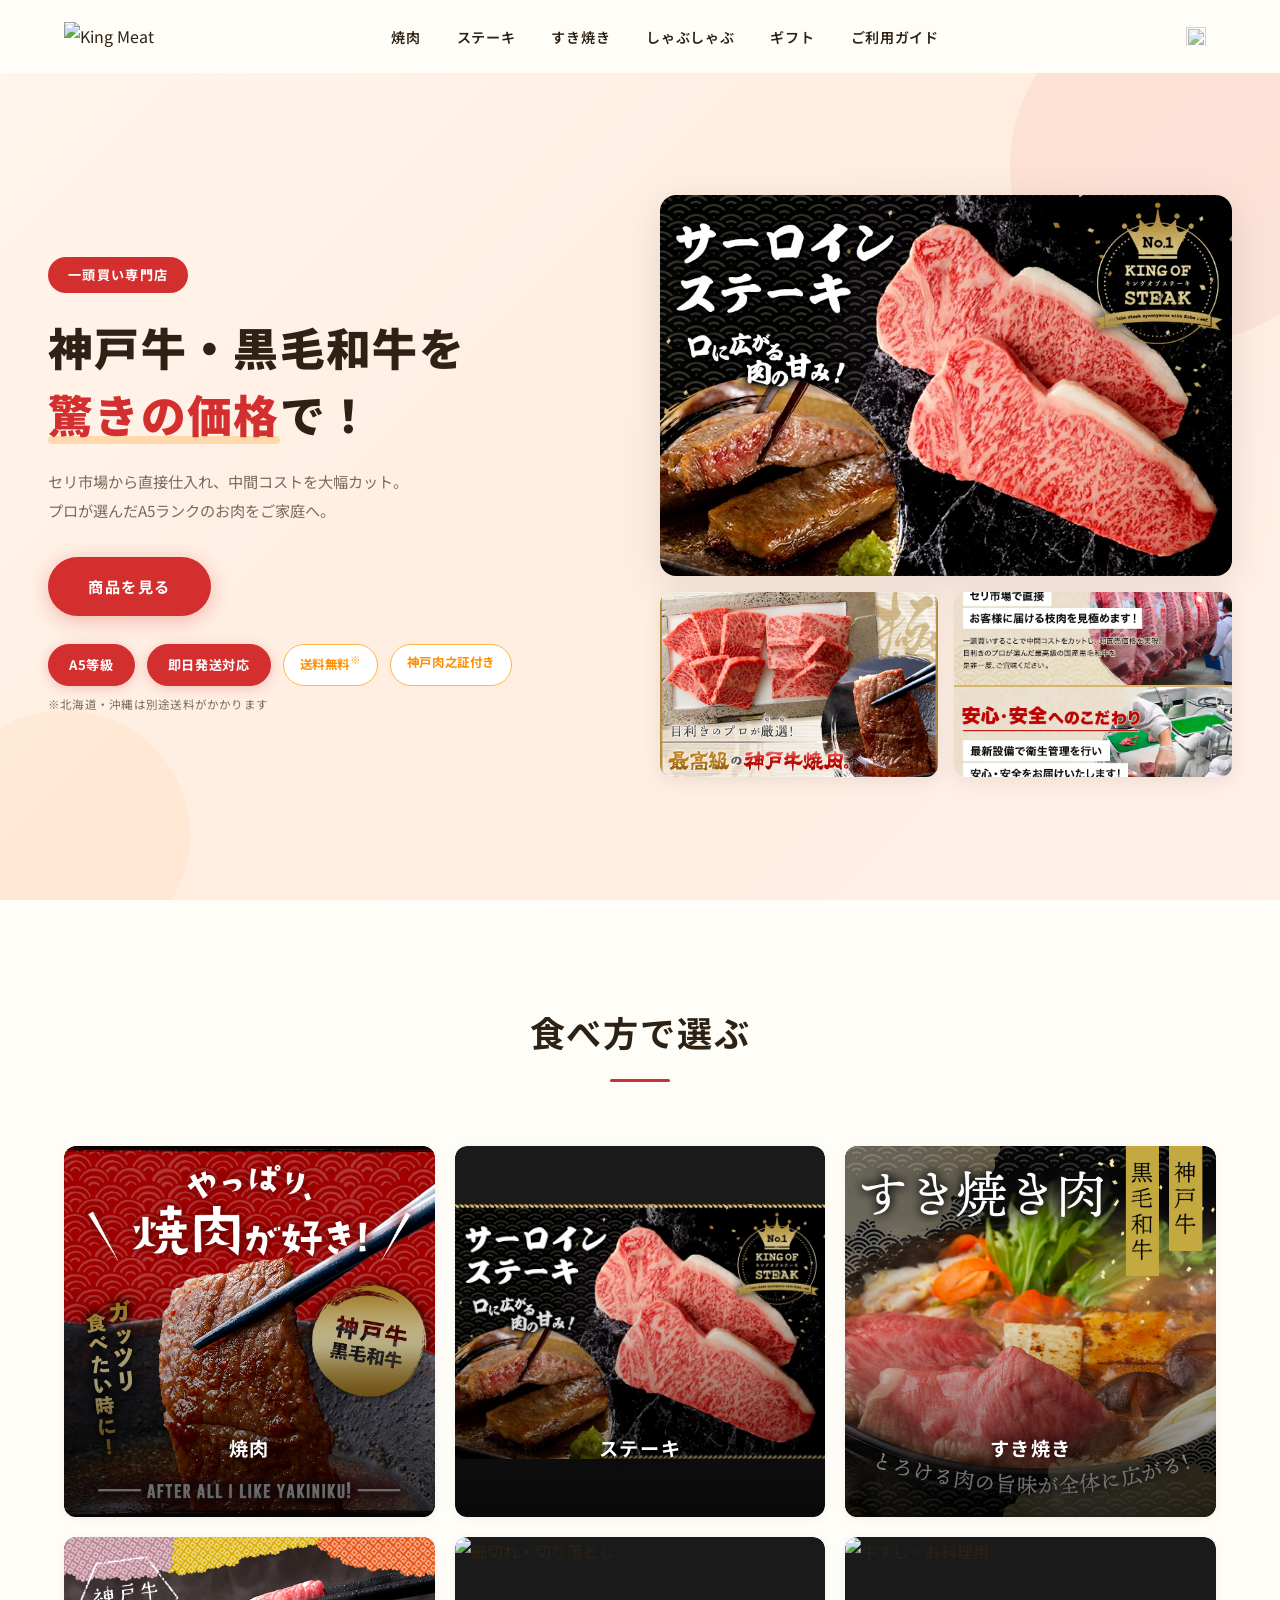
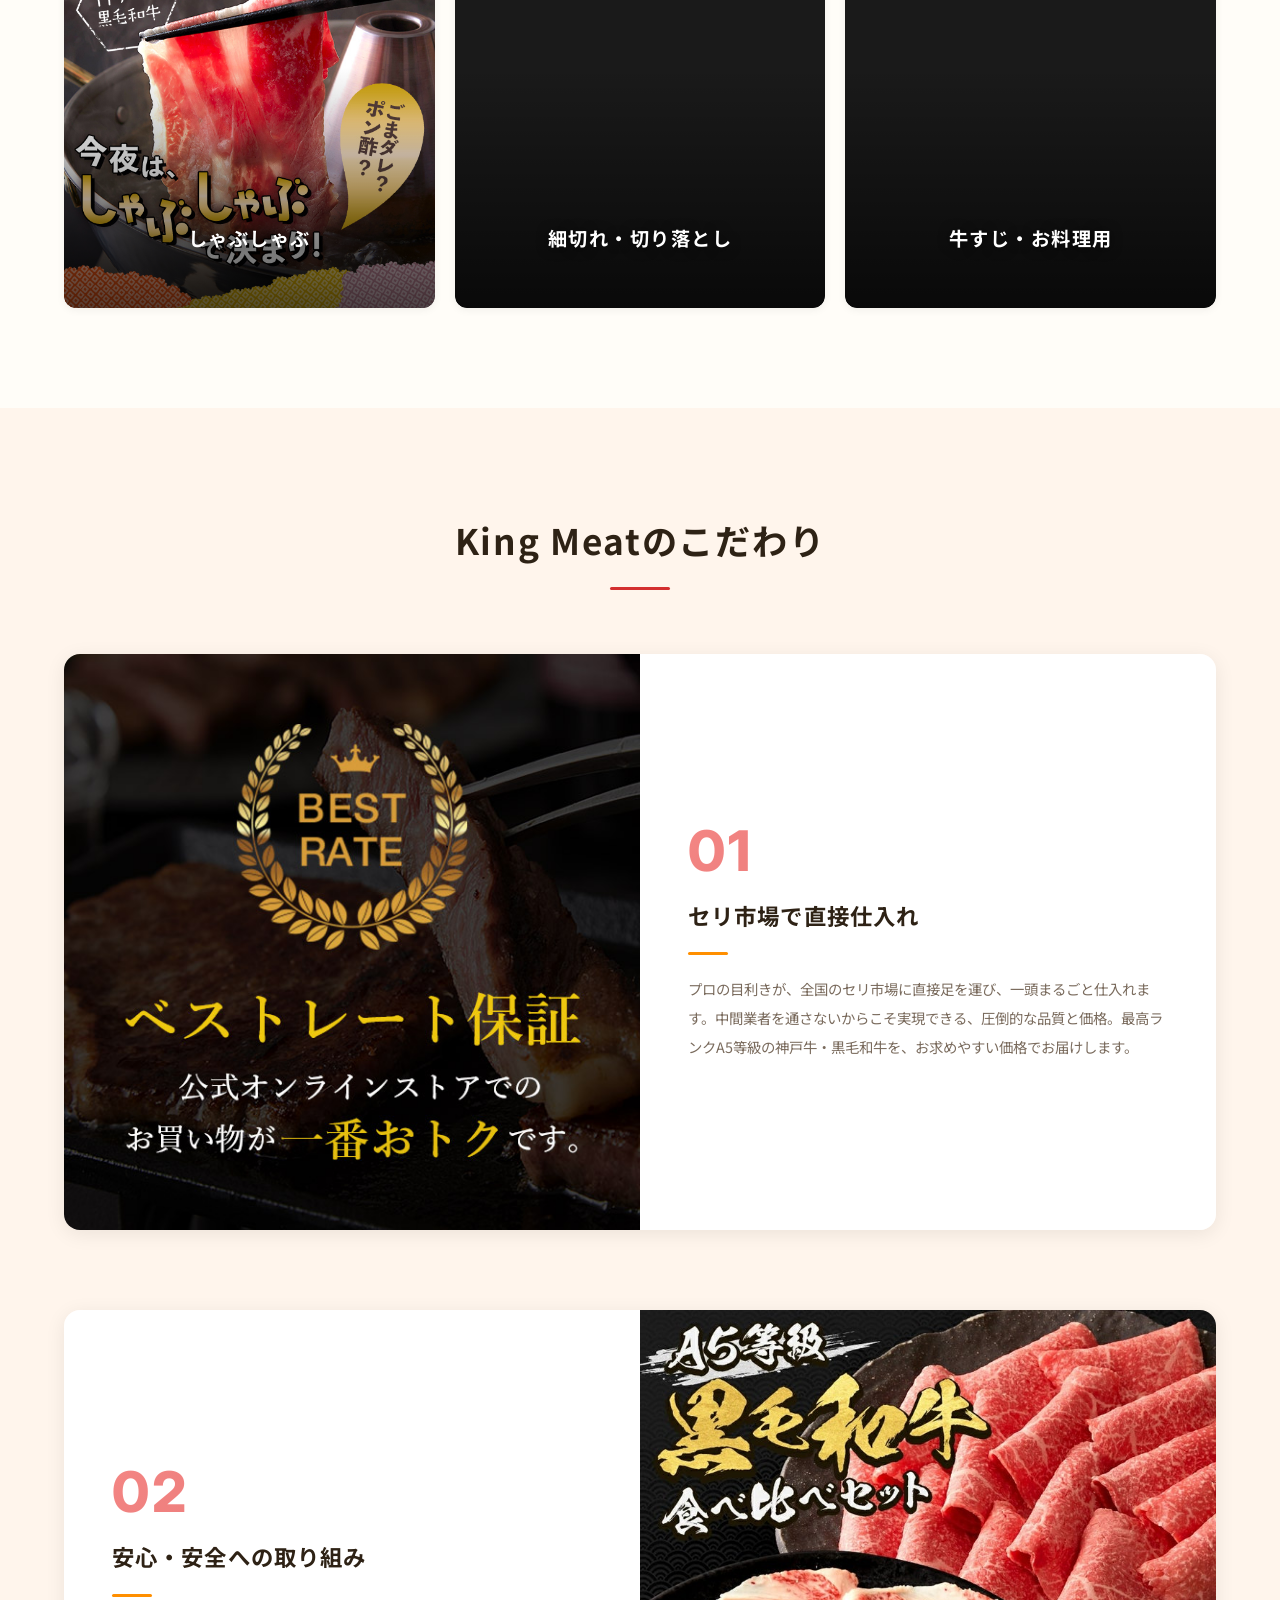
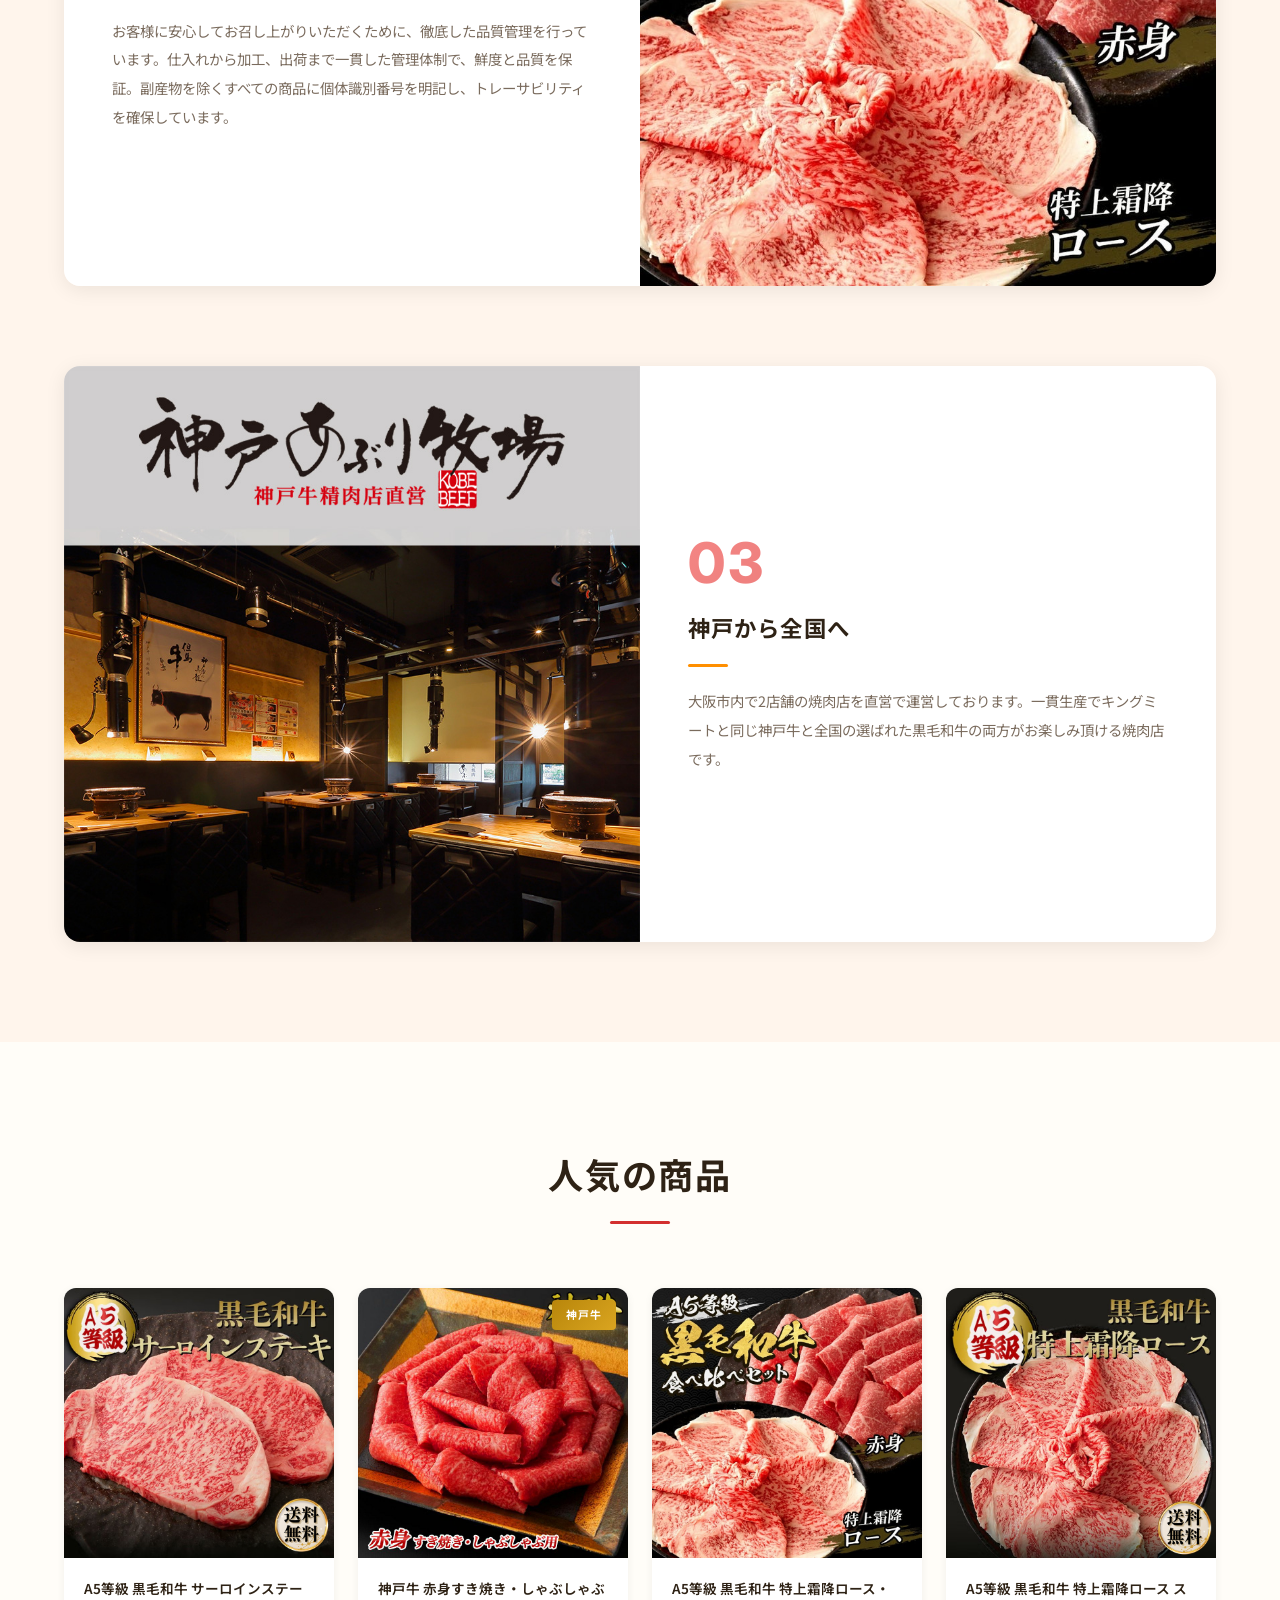
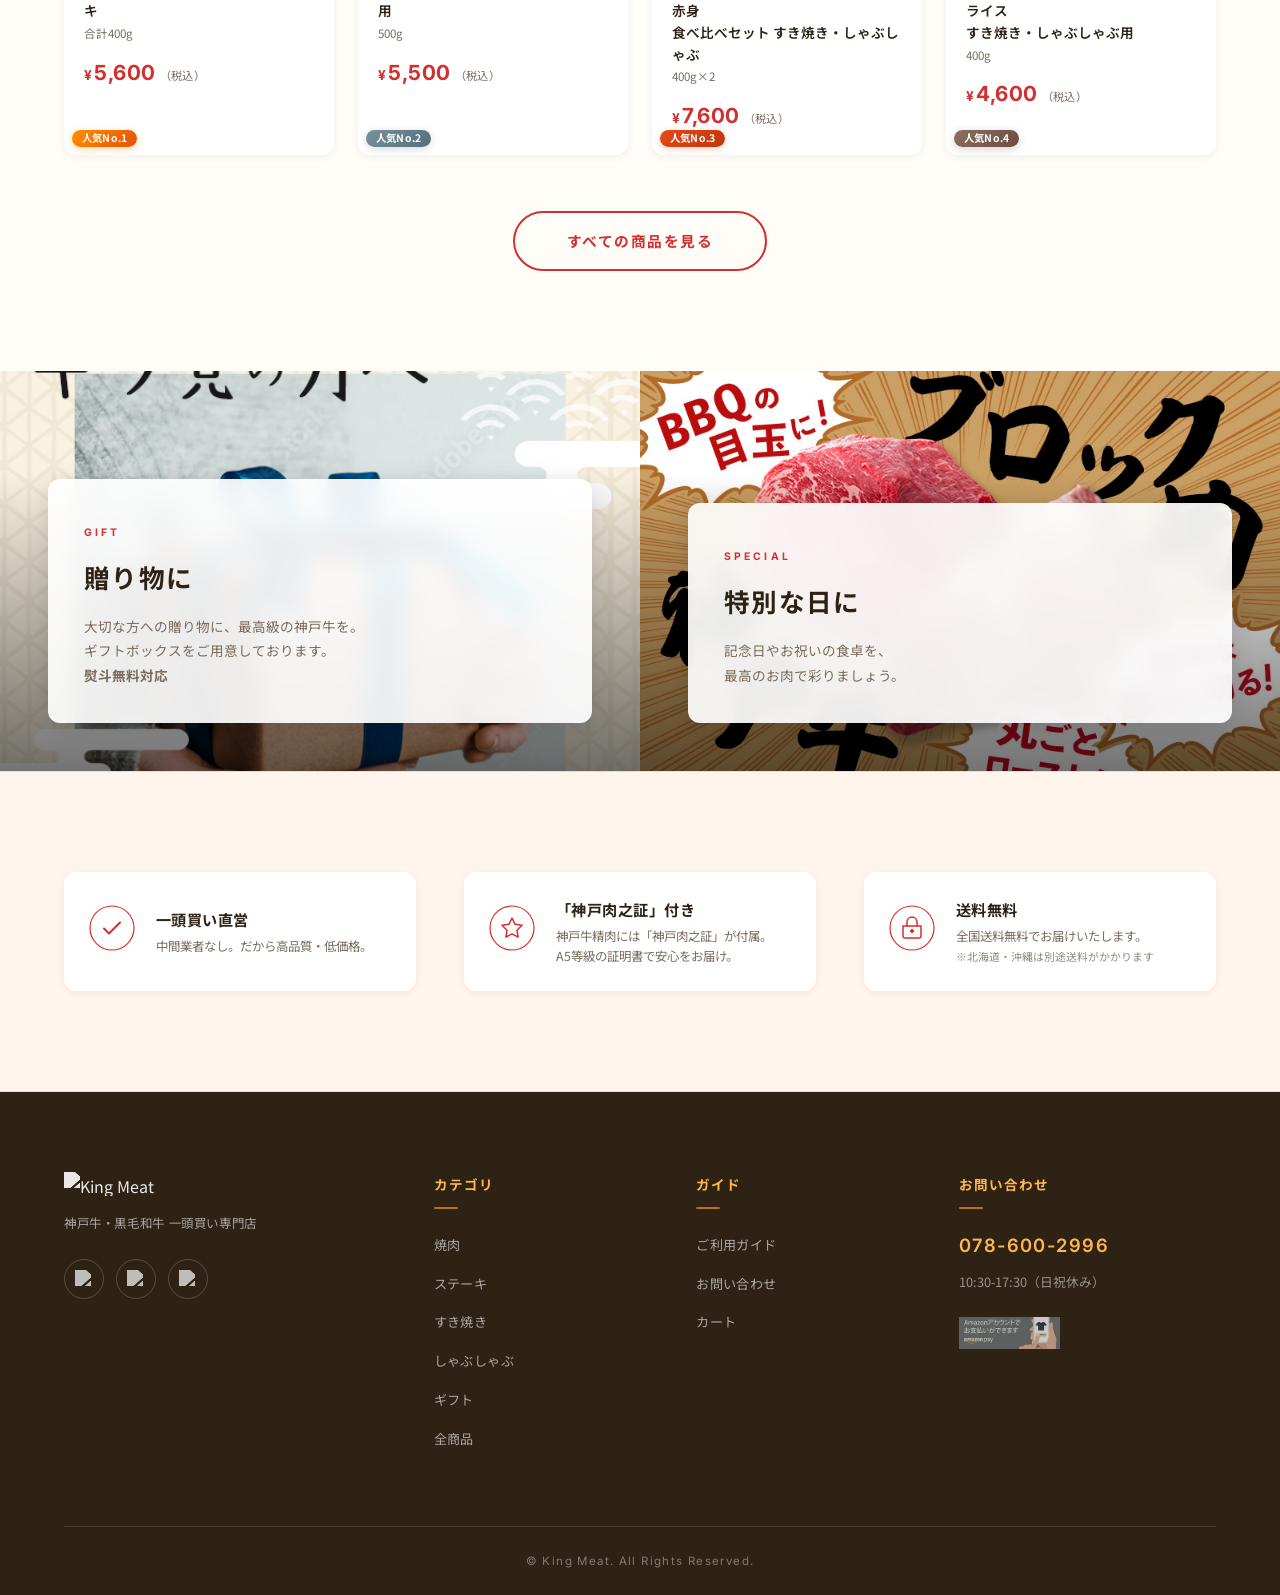
==== commit d045e7a9: "こだわり01の画像をベストレート保証画像に変更 Co-Authored-By: Claude Opus 4.6 (1M context) <noreply@anthropic.com>" ====
--- a/pattern-a/index.html
+++ b/pattern-a/index.html
@@ -171,7 +171,7 @@
 
       <div class="commitment__block commitment__block--normal fade-in">
         <div class="commitment__img-wrap">
-          <img src="images/hero-mekiki-pro.jpg" alt="セリ市場で直接仕入れ" class="commitment__img" loading="lazy">
+          <img src="images/commitment-best-rate.jpg" alt="セリ市場で直接仕入れ" class="commitment__img" loading="lazy">
         </div>
         <div class="commitment__text-wrap">
           <span class="commitment__number">01</span>
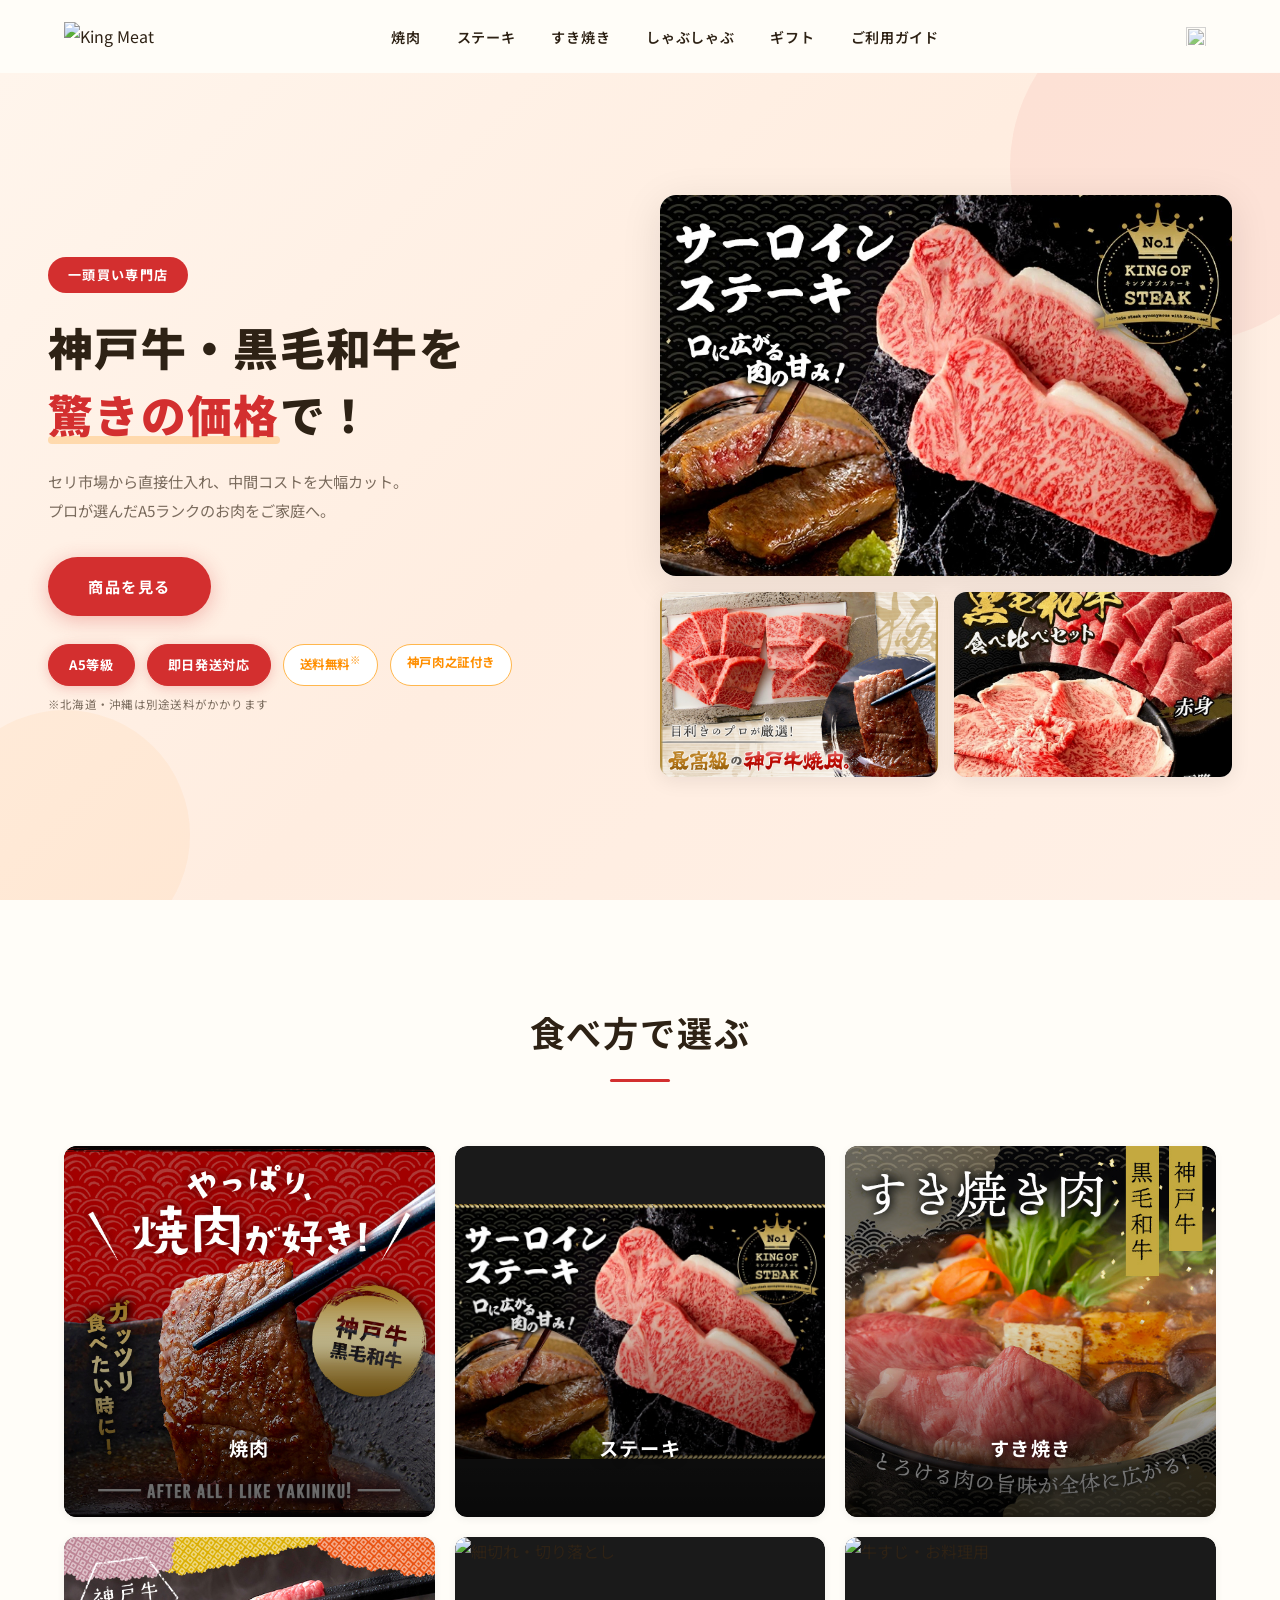
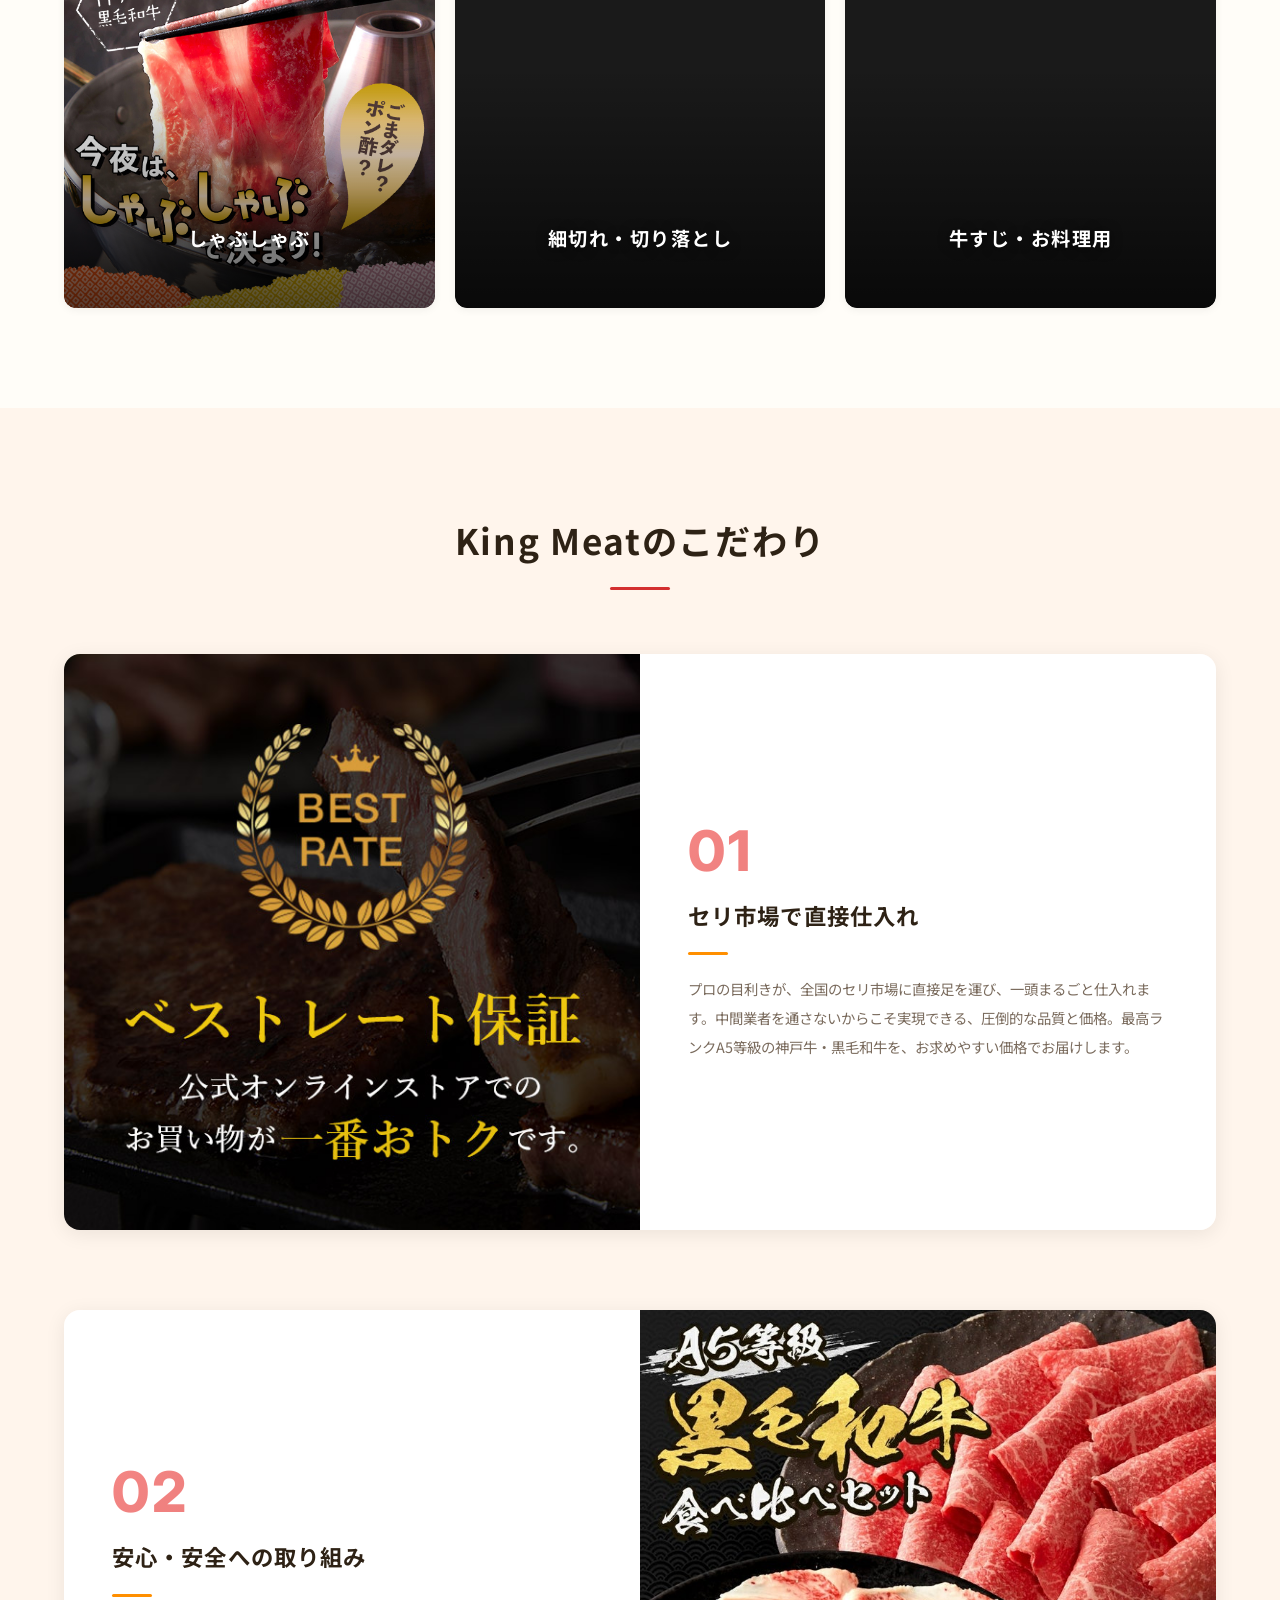
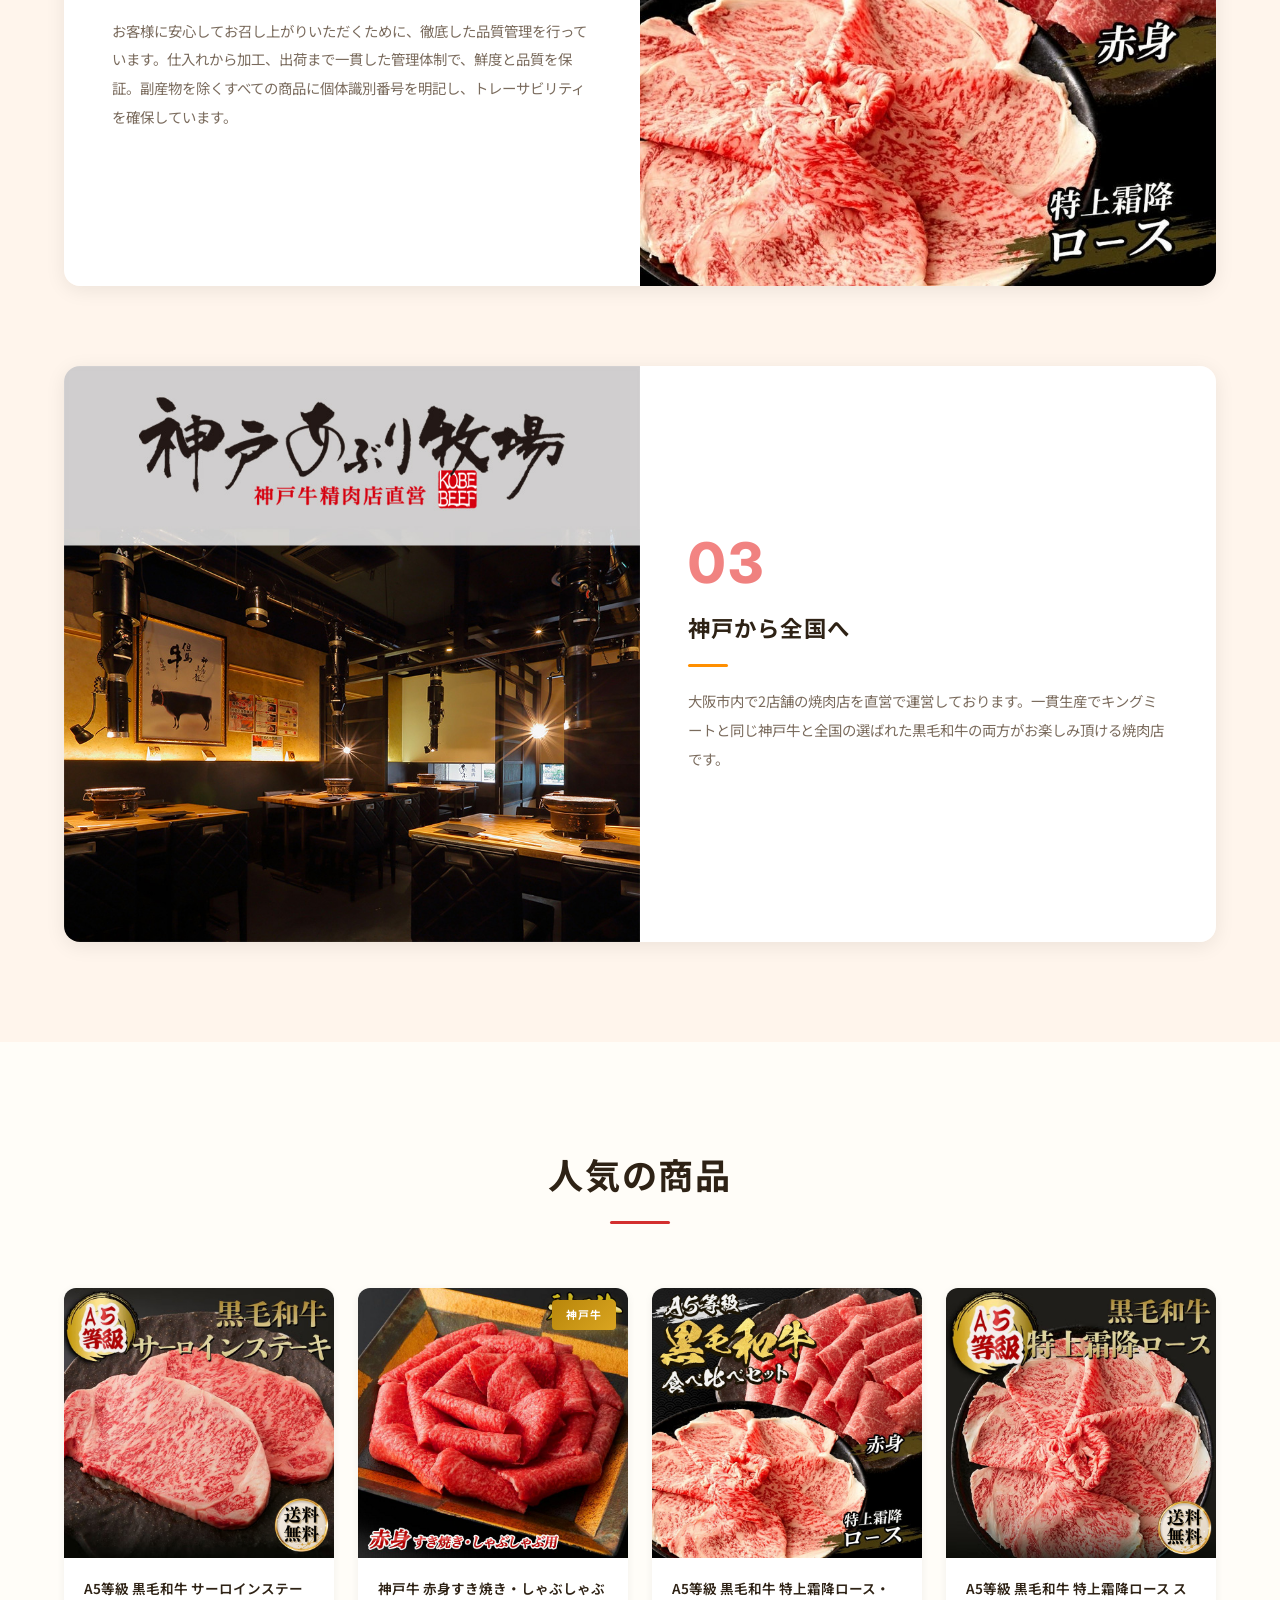
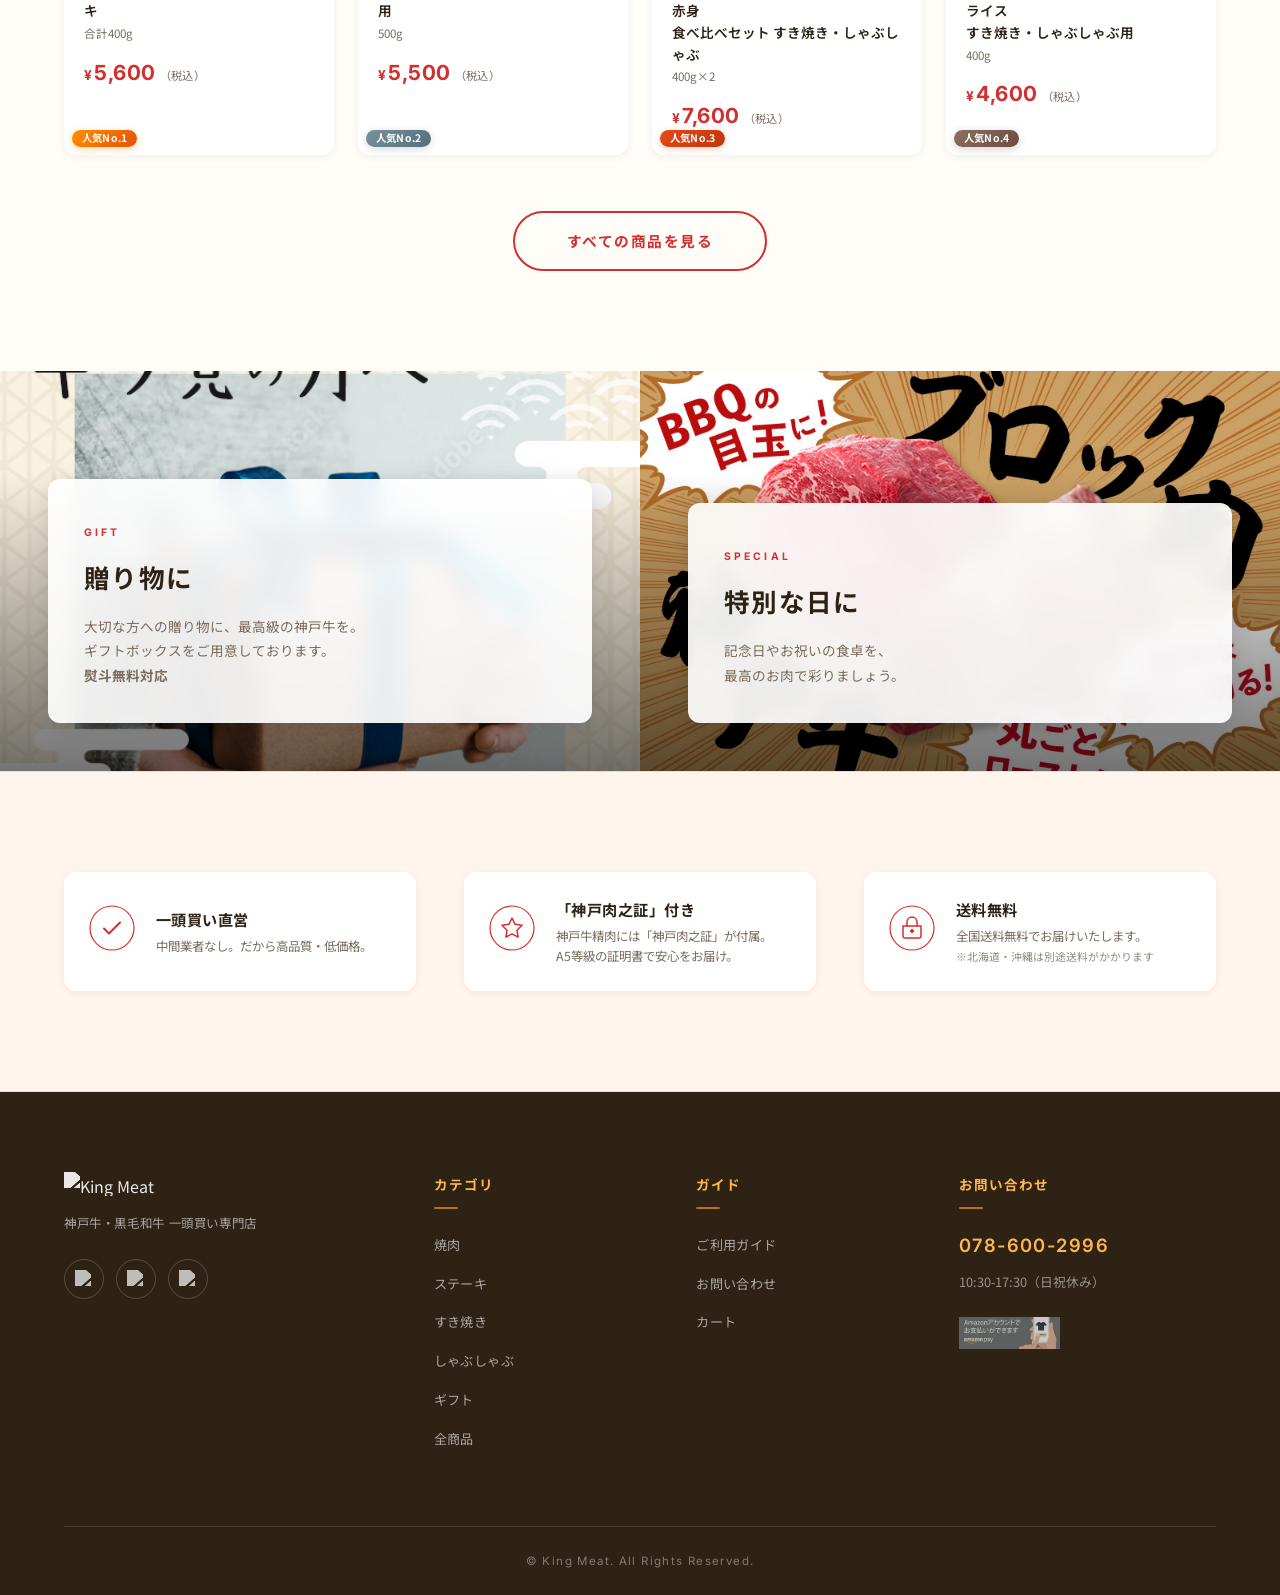
==== commit 2a37e704: "ヒーロー右下の画像を食べ比べセット画像に変更 - kodawari.jpg（セリ市場/安心安全）→ product-tabekurabe-set.jpg - ヒーローセクションのsub画像を修正（こだ" ====
--- a/pattern-a/index.html
+++ b/pattern-a/index.html
@@ -89,7 +89,7 @@
           <img src="images/hero-sub1.jpg" alt="セリ市場で直接仕入れ" class="hero__img" width="800" height="533">
         </div>
         <div class="hero__img-sub">
-          <img src="images/kodawari.jpg" alt="品質へのこだわり" class="hero__img" width="800" height="533">
+          <img src="images/product-tabekurabe-set.jpg" alt="食べ比べセット" class="hero__img" width="800" height="533">
         </div>
       </div>
     </div>
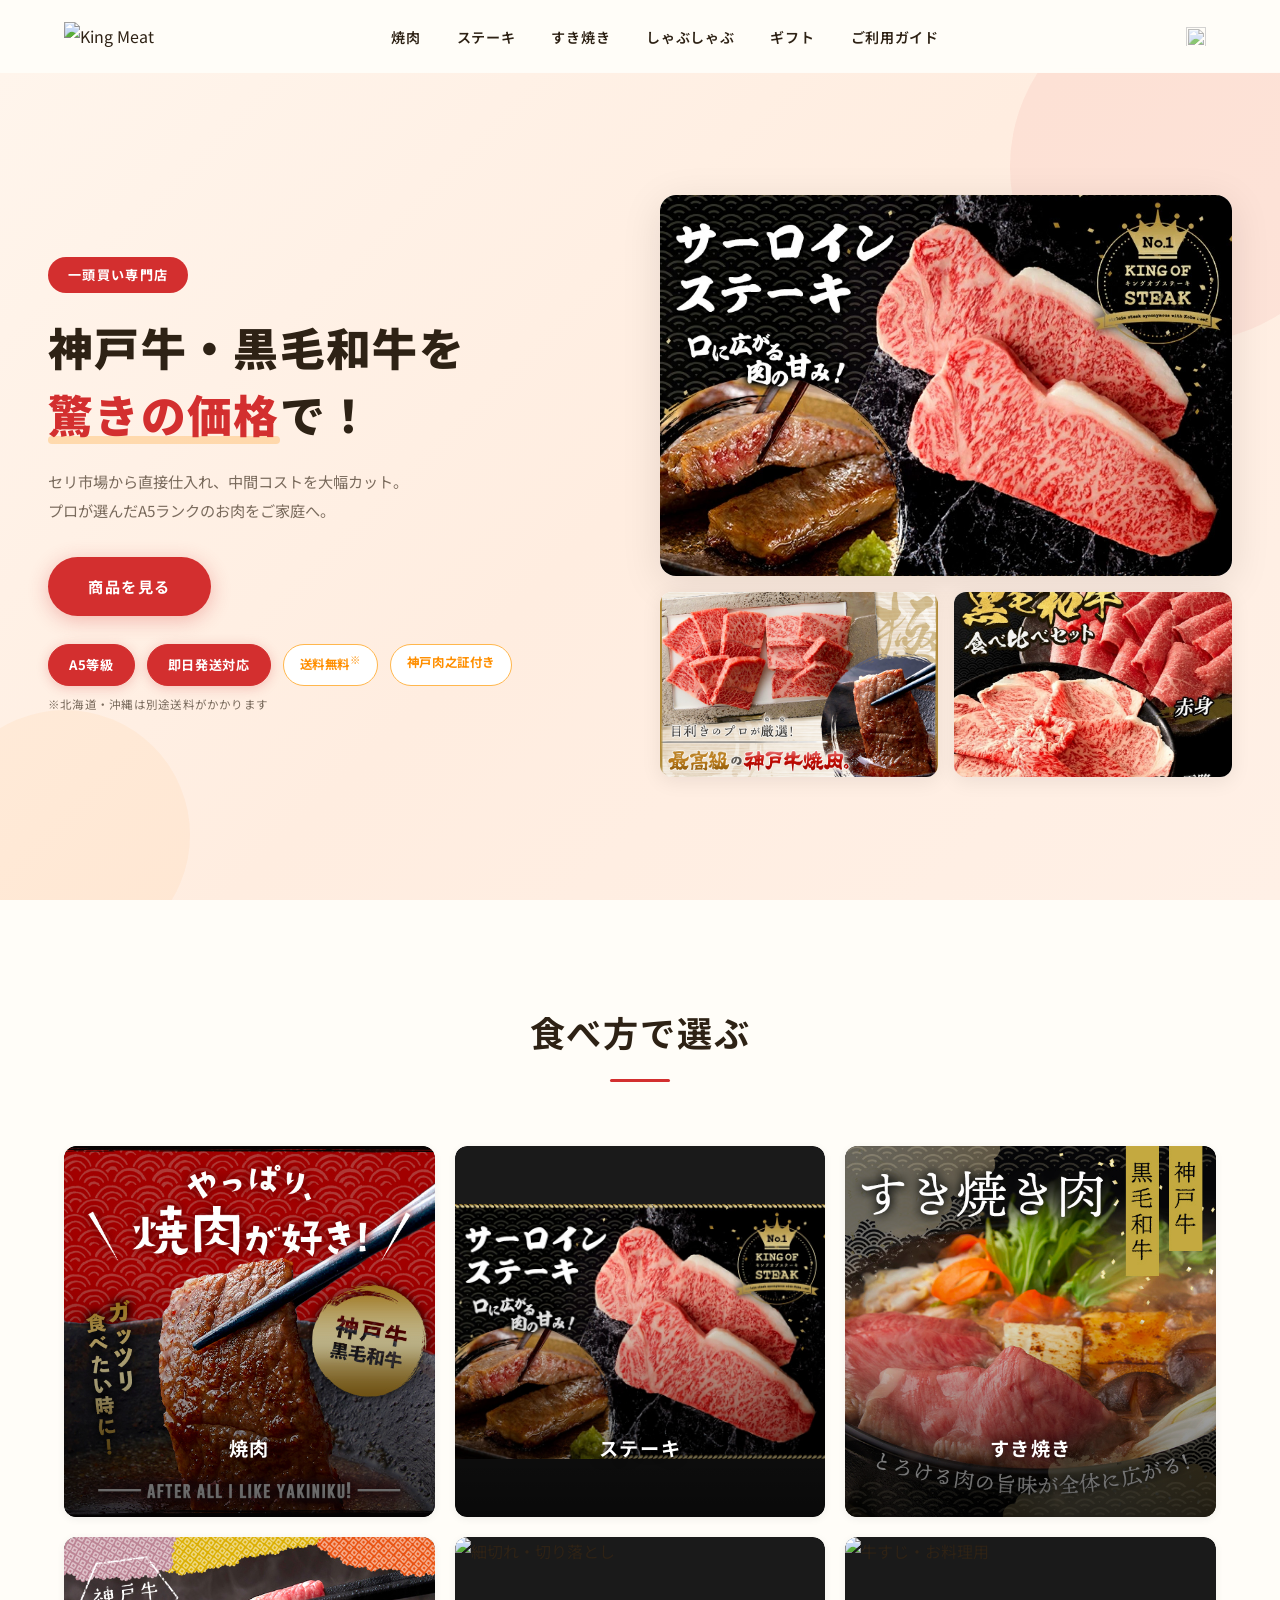
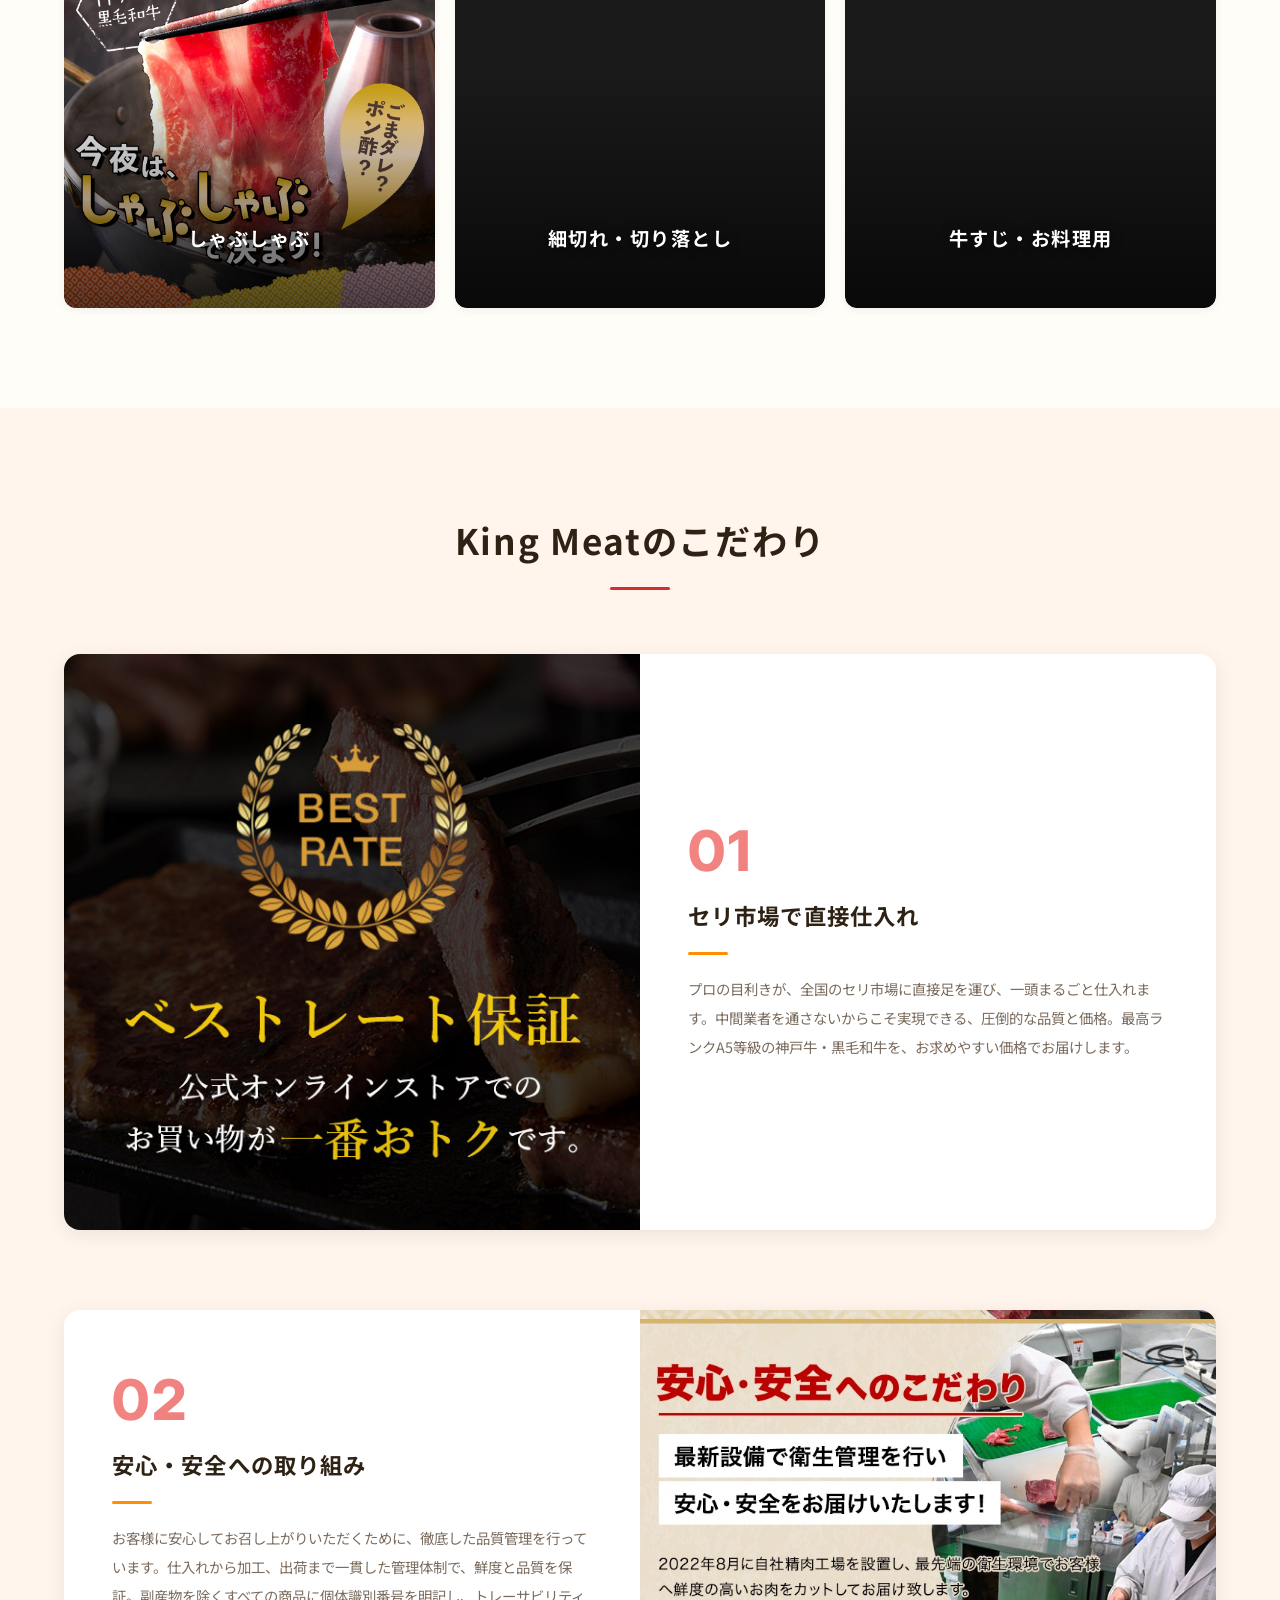
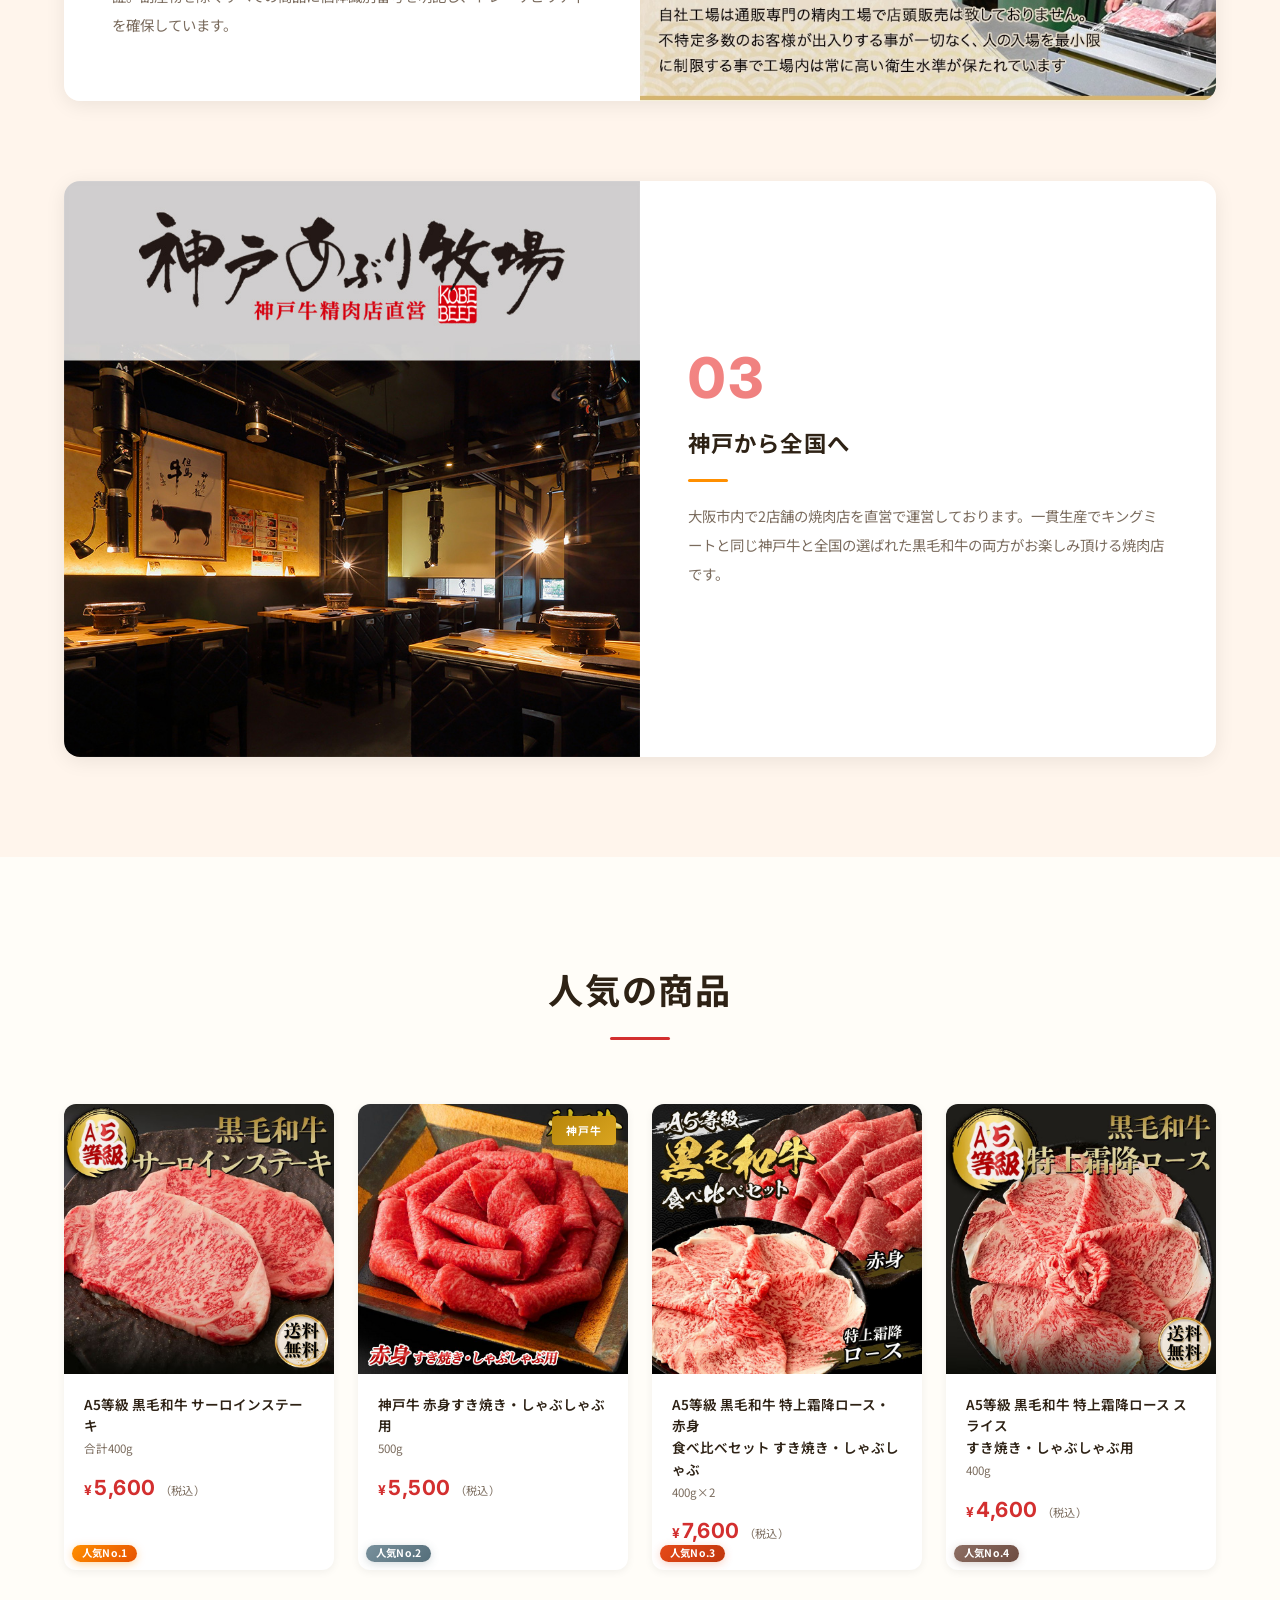
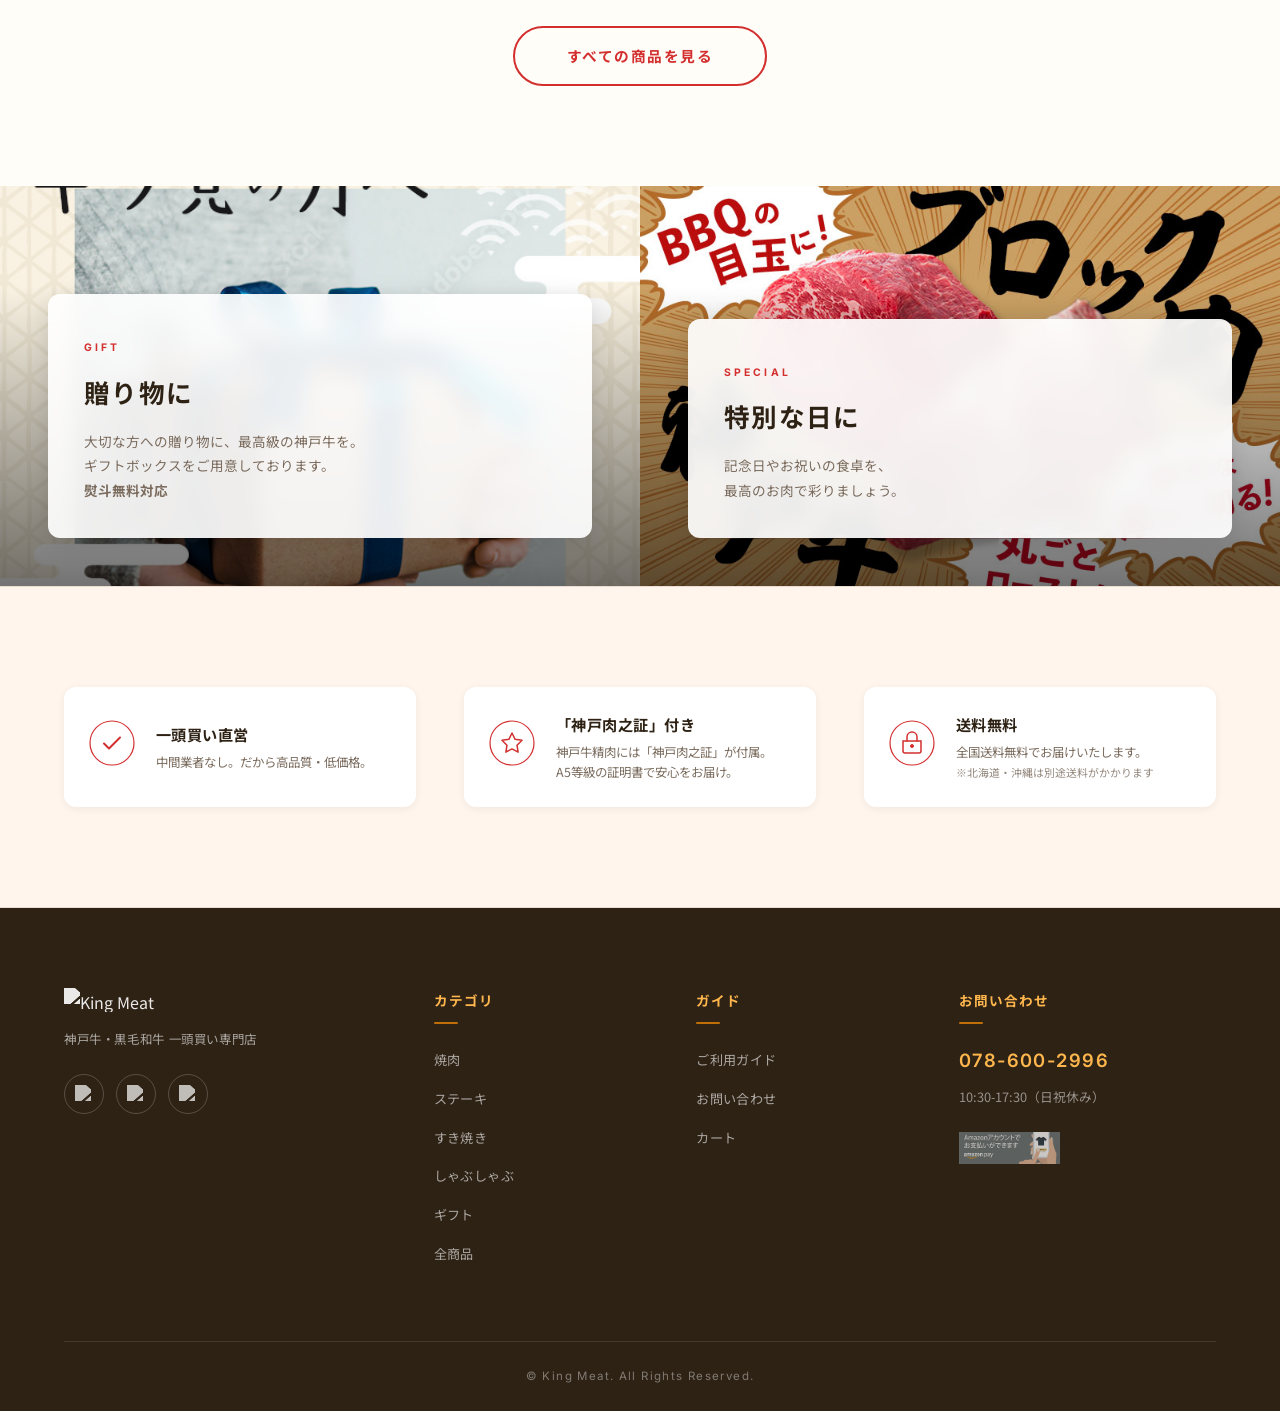
==== commit 04f0129d: "こだわり02の画像を安心・安全バナーに戻す Co-Authored-By: Claude Opus 4.6 (1M context) <noreply@anthropic.com>" ====
--- a/pattern-a/index.html
+++ b/pattern-a/index.html
@@ -182,7 +182,7 @@
 
       <div class="commitment__block commitment__block--reverse fade-in">
         <div class="commitment__img-wrap">
-          <img src="images/product-tabekurabe-set.jpg" alt="安心・安全への取り組み" class="commitment__img" loading="lazy">
+          <img src="images/safety-banner.jpg" alt="安心・安全への取り組み" class="commitment__img" loading="lazy" style="object-fit:contain;background:#e8dfc8">
         </div>
         <div class="commitment__text-wrap">
           <span class="commitment__number">02</span>
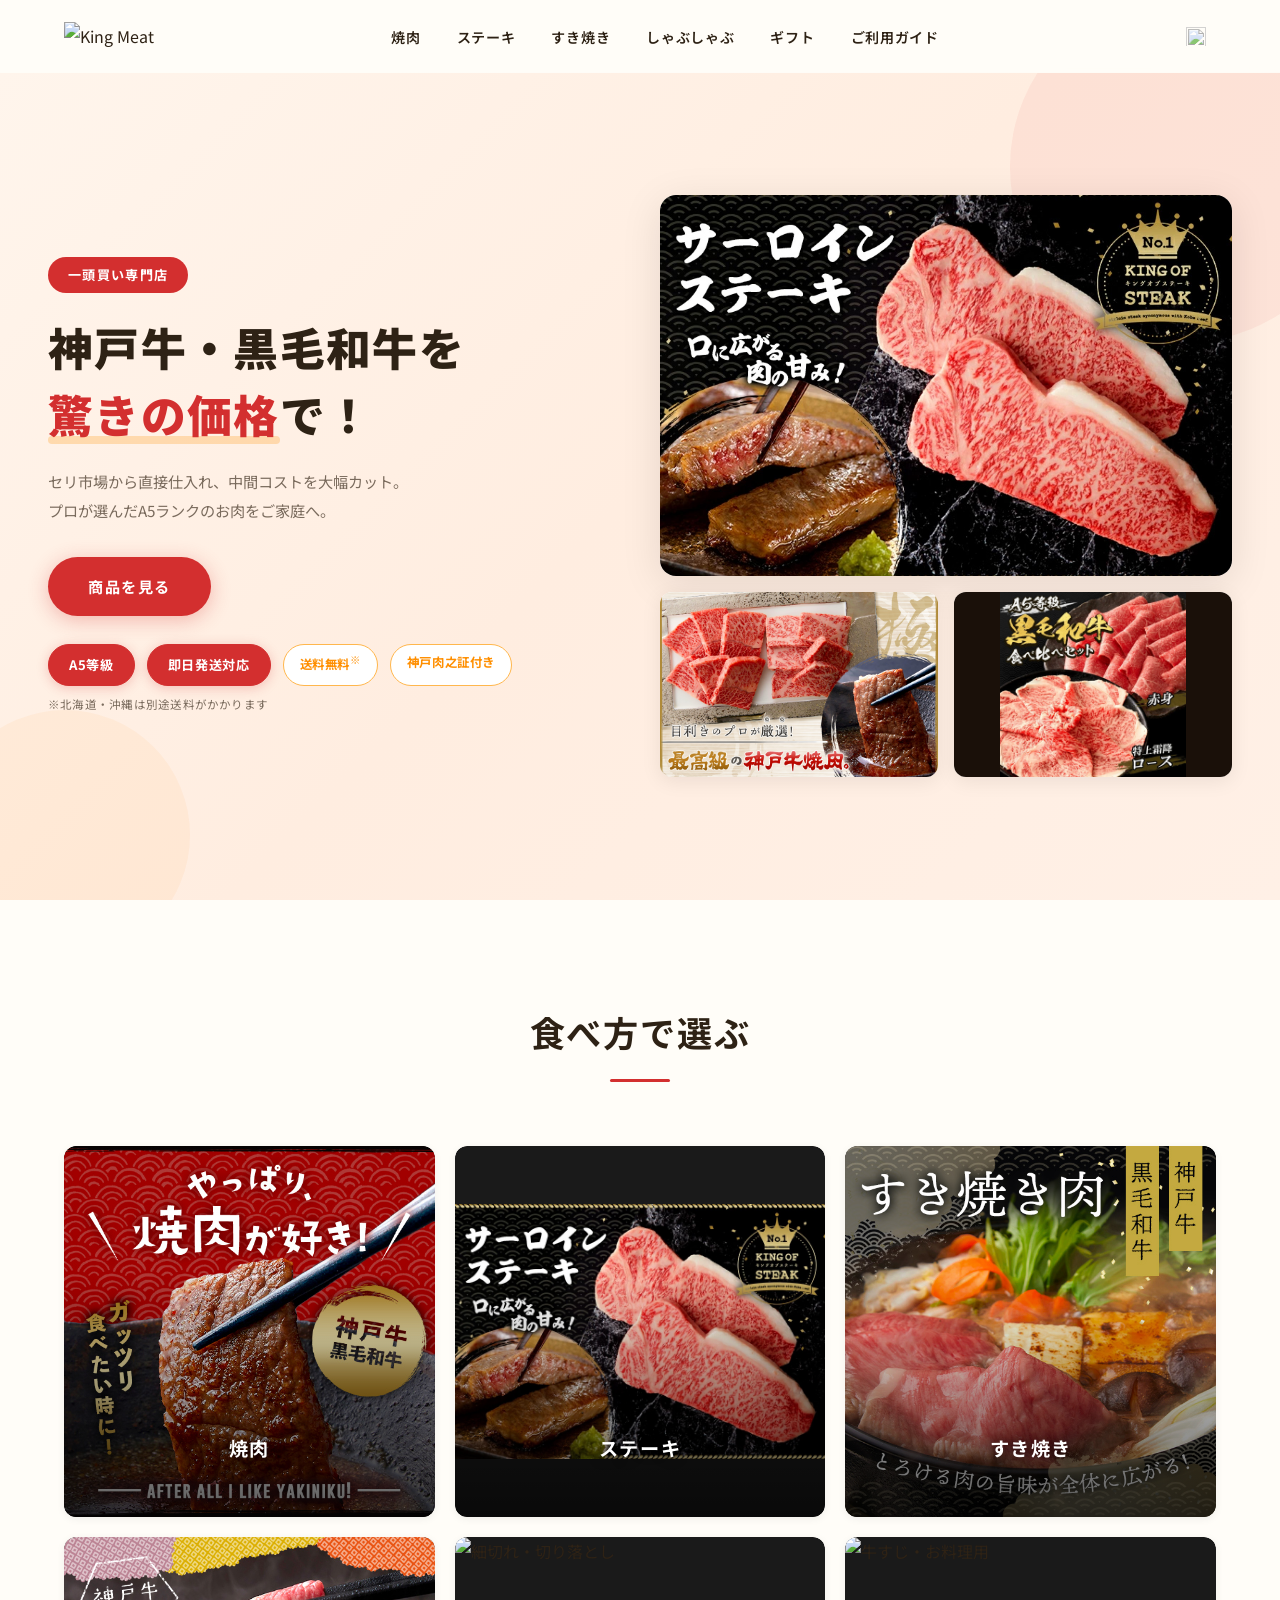
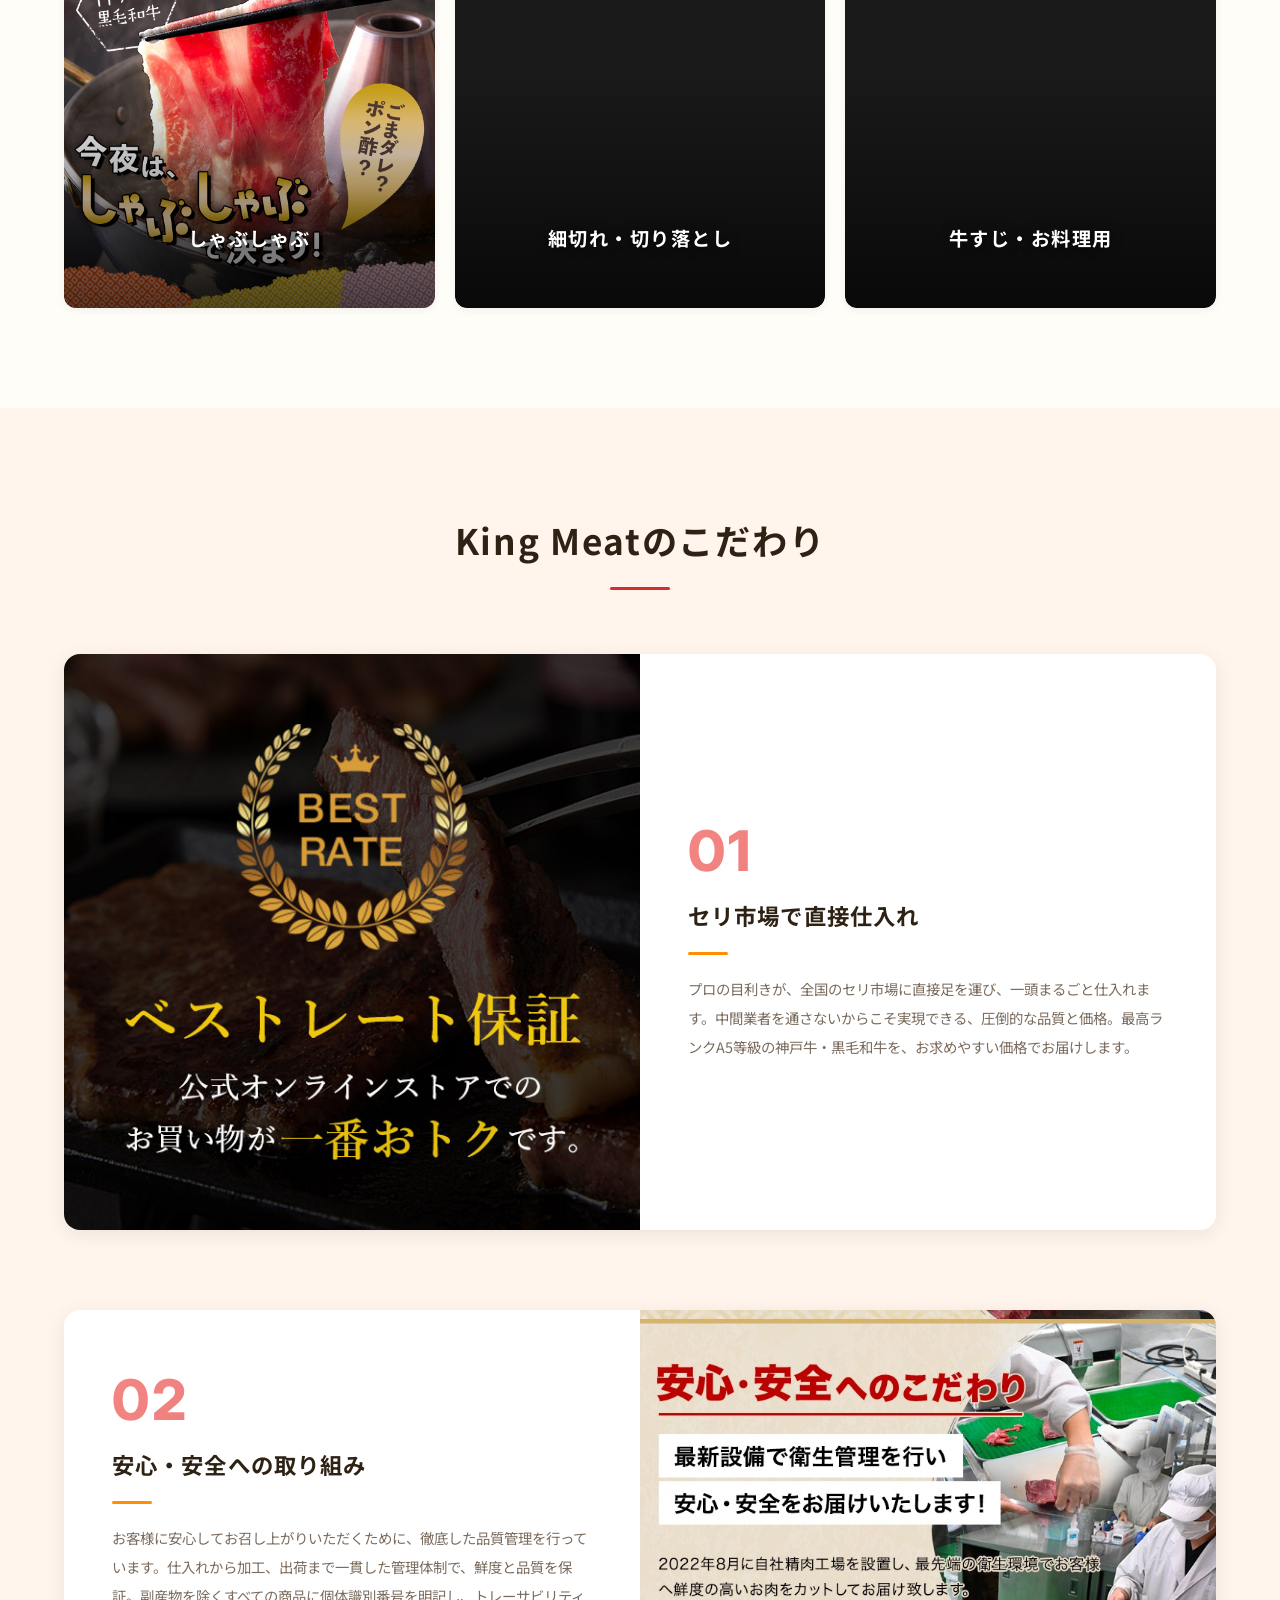
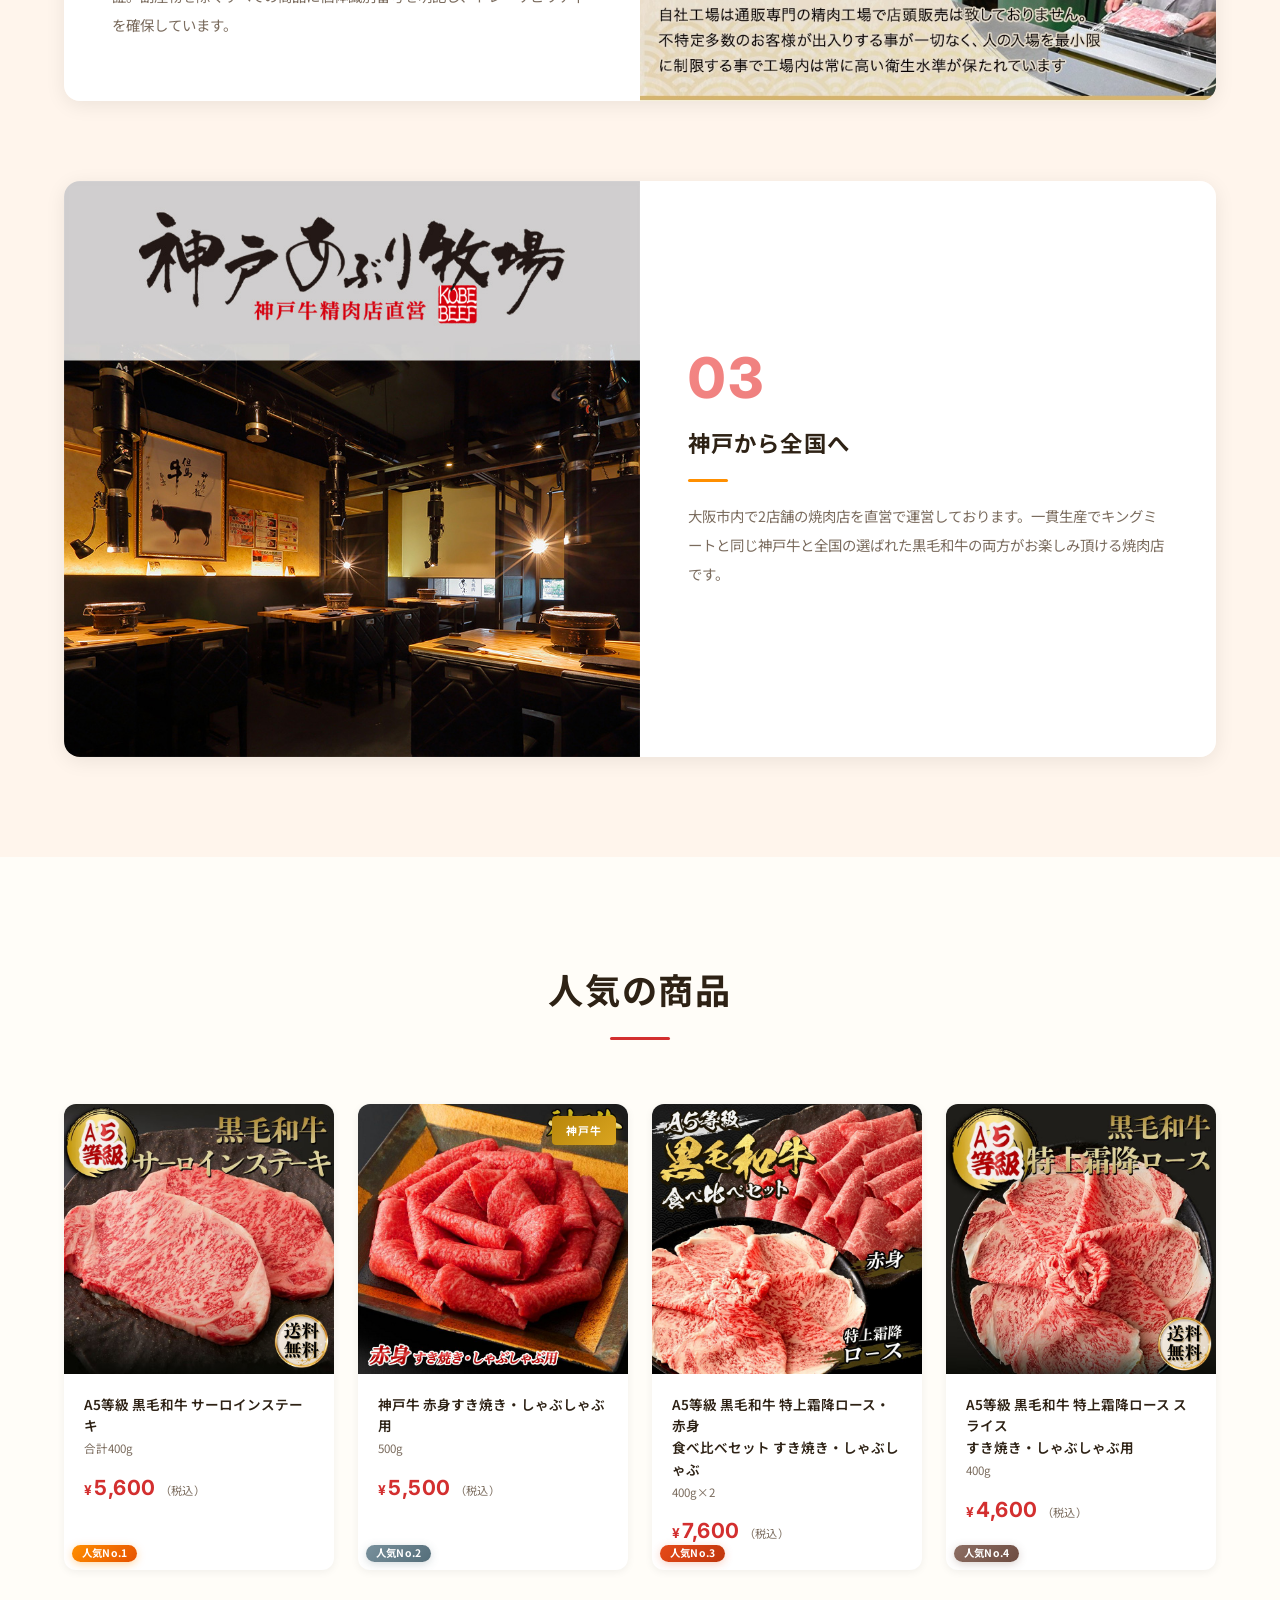
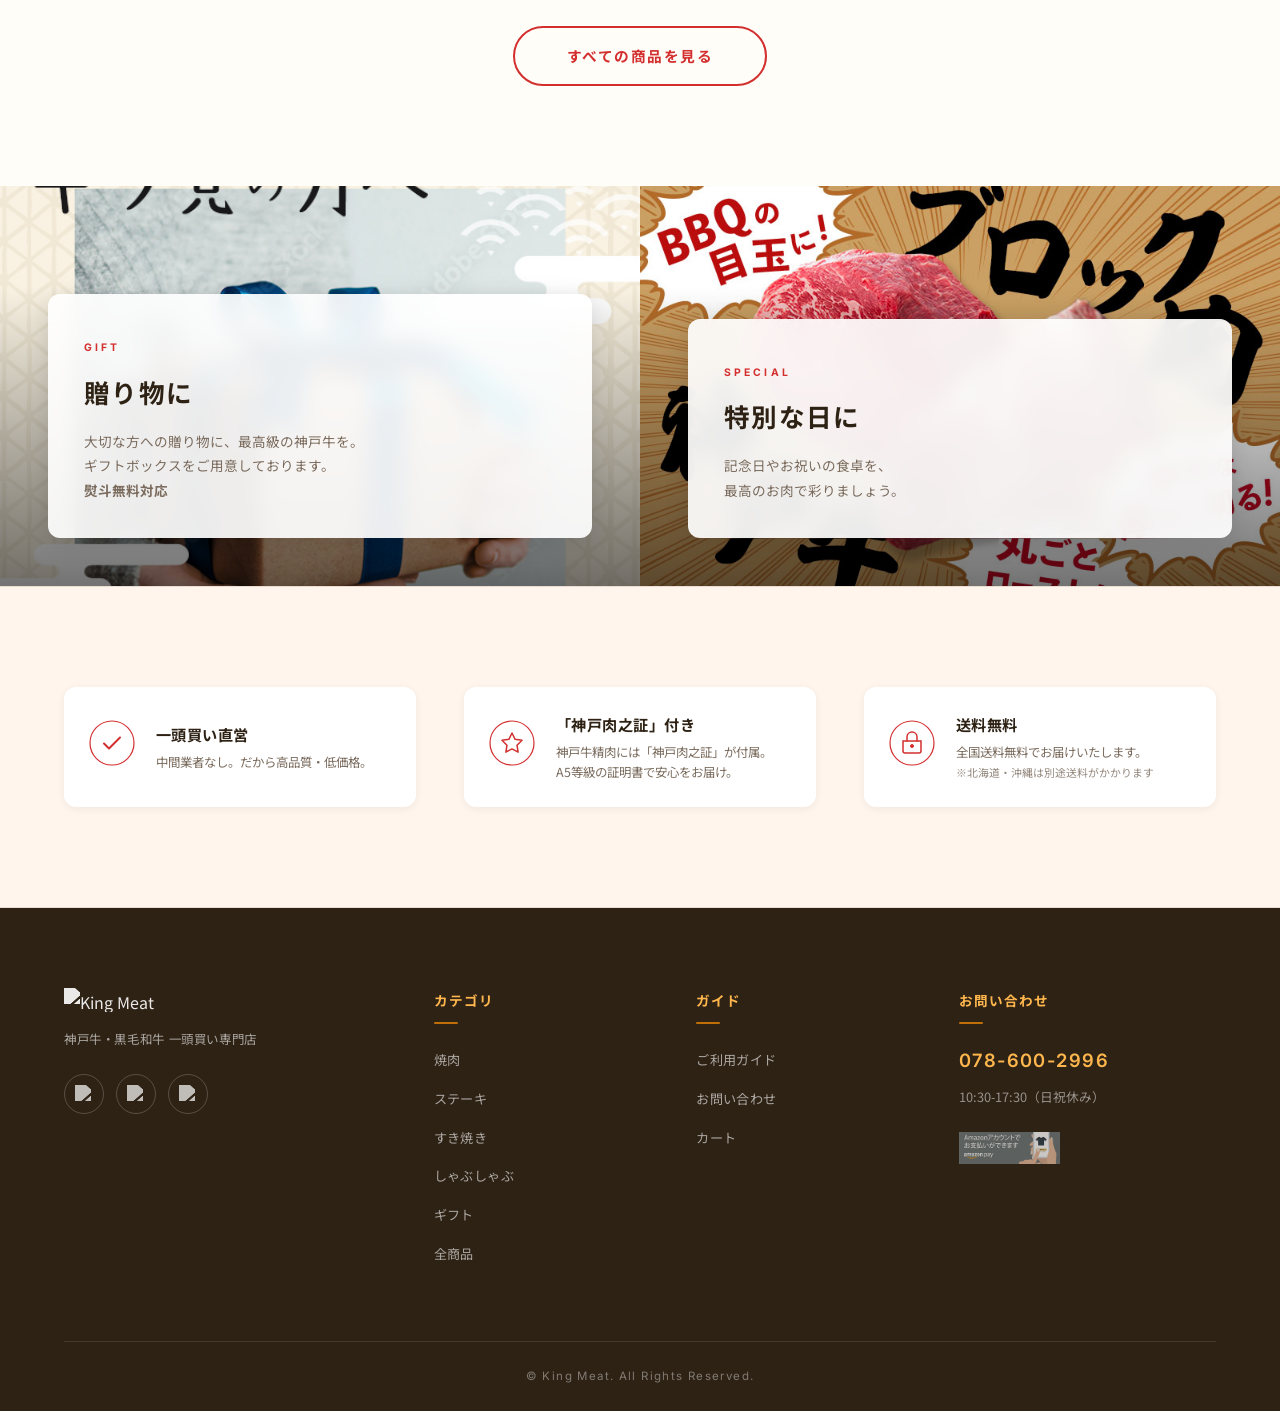
==== commit d137b750: "ヒーロー食べ比べセット画像の切れを修正 - object-fit: contain クラスを追加して文字が切れないように  Co-Authored-By: Claude Opus 4.6 (1M co" ====
--- a/pattern-a/index.html
+++ b/pattern-a/index.html
@@ -89,7 +89,7 @@
           <img src="images/hero-sub1.jpg" alt="セリ市場で直接仕入れ" class="hero__img" width="800" height="533">
         </div>
         <div class="hero__img-sub">
-          <img src="images/product-tabekurabe-set.jpg" alt="食べ比べセット" class="hero__img" width="800" height="533">
+          <img src="images/product-tabekurabe-set.jpg" alt="食べ比べセット" class="hero__img hero__img--contain" width="800" height="533">
         </div>
       </div>
     </div>
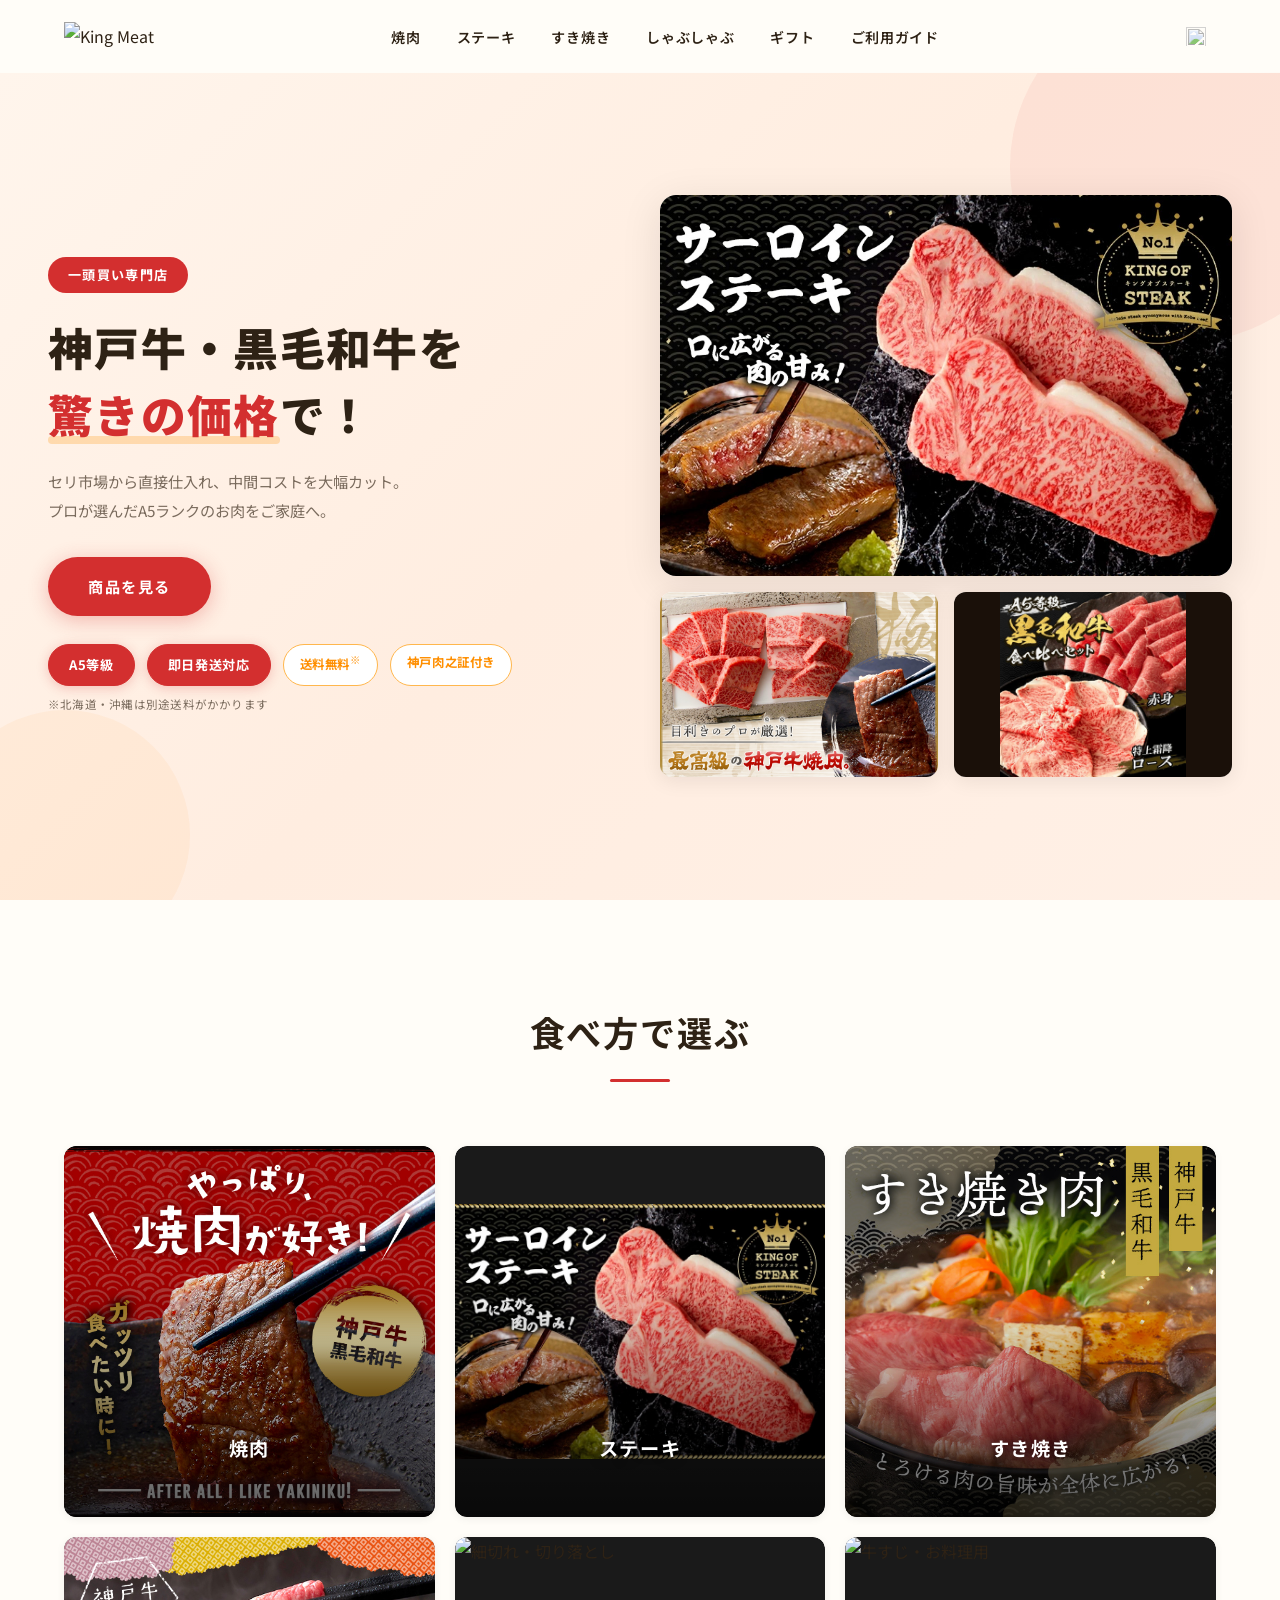
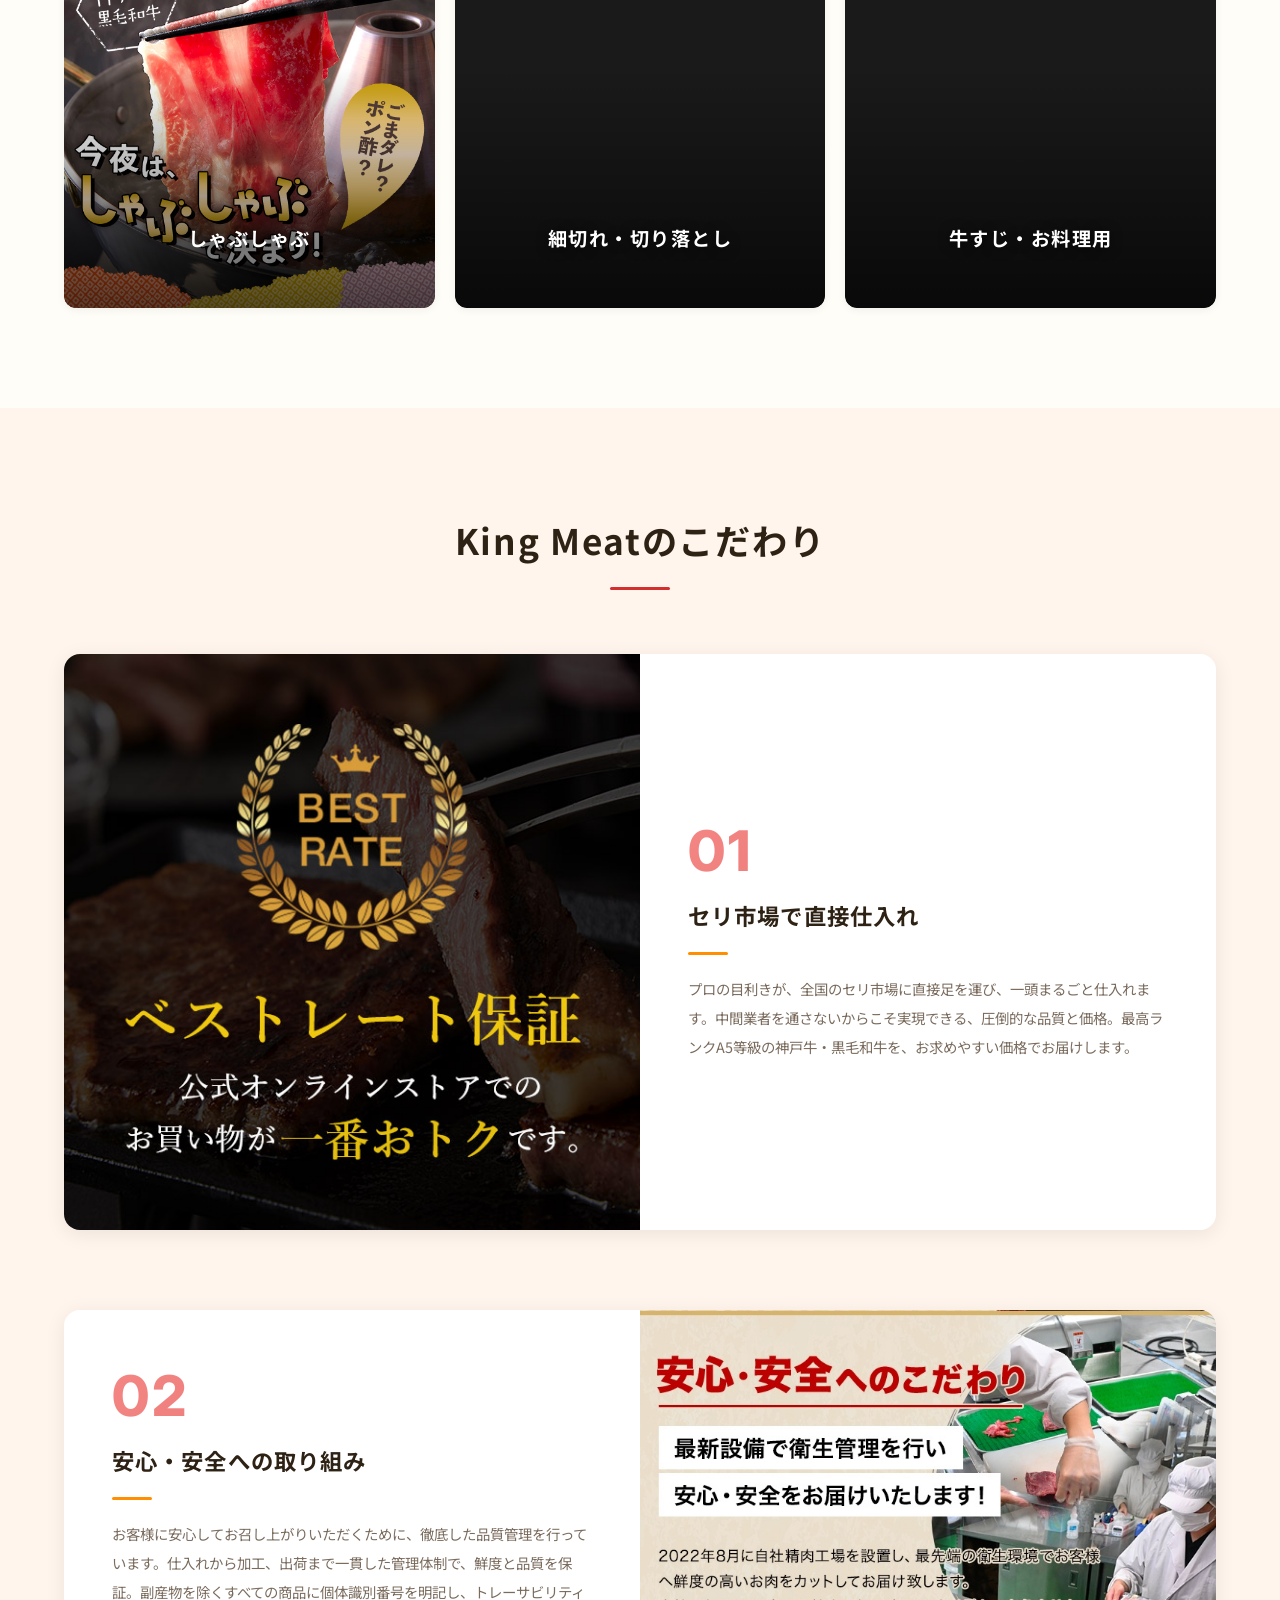
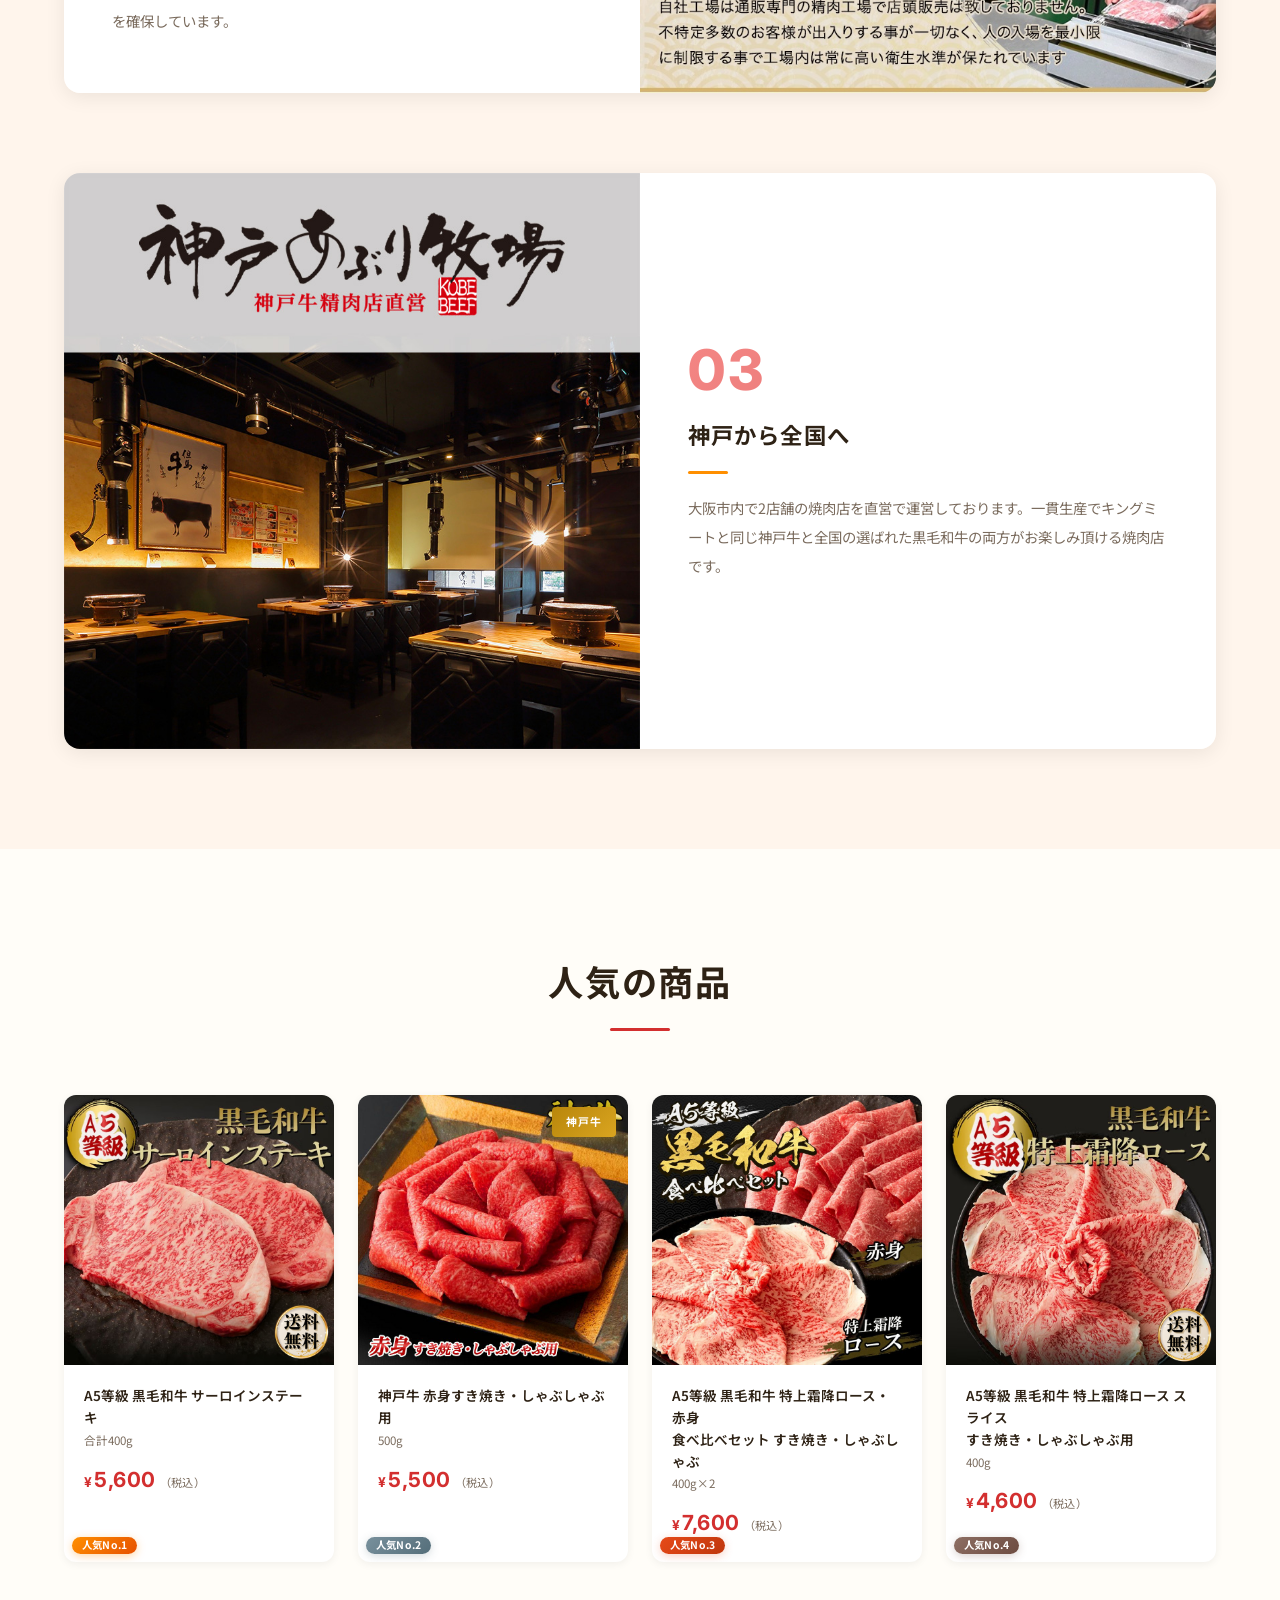
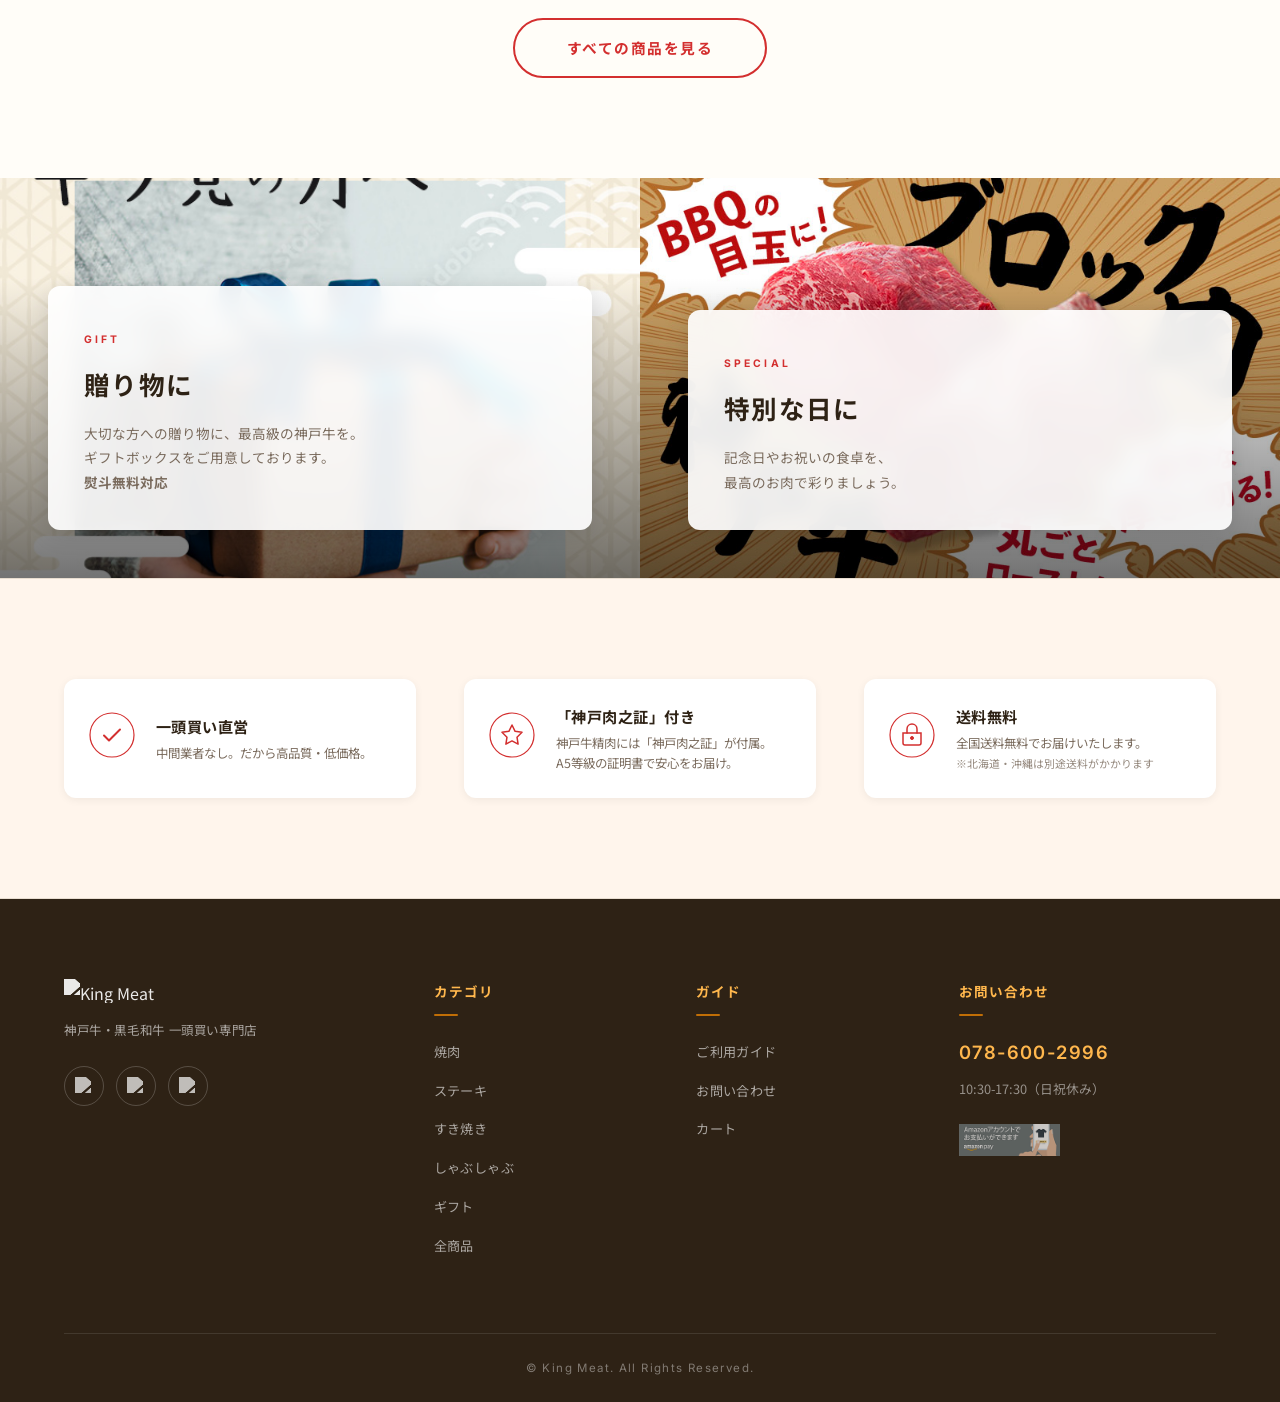
==== commit 650a5e47: "こだわり02の画像を本家サイトの安心安全画像に差替え - kodawari.jpgの下半分を切り出して使用 - 工場写真+テキスト入りの安心安全画像  Co-Authored-By: Claude O" ====
--- a/pattern-a/index.html
+++ b/pattern-a/index.html
@@ -182,7 +182,7 @@
 
       <div class="commitment__block commitment__block--reverse fade-in">
         <div class="commitment__img-wrap">
-          <img src="images/safety-banner.jpg" alt="安心・安全への取り組み" class="commitment__img" loading="lazy" style="object-fit:contain;background:#e8dfc8">
+          <img src="images/safety-kodawari.jpg" alt="安心・安全への取り組み" class="commitment__img" loading="lazy" style="object-fit:contain;background:#e8dfc8">
         </div>
         <div class="commitment__text-wrap">
           <span class="commitment__number">02</span>
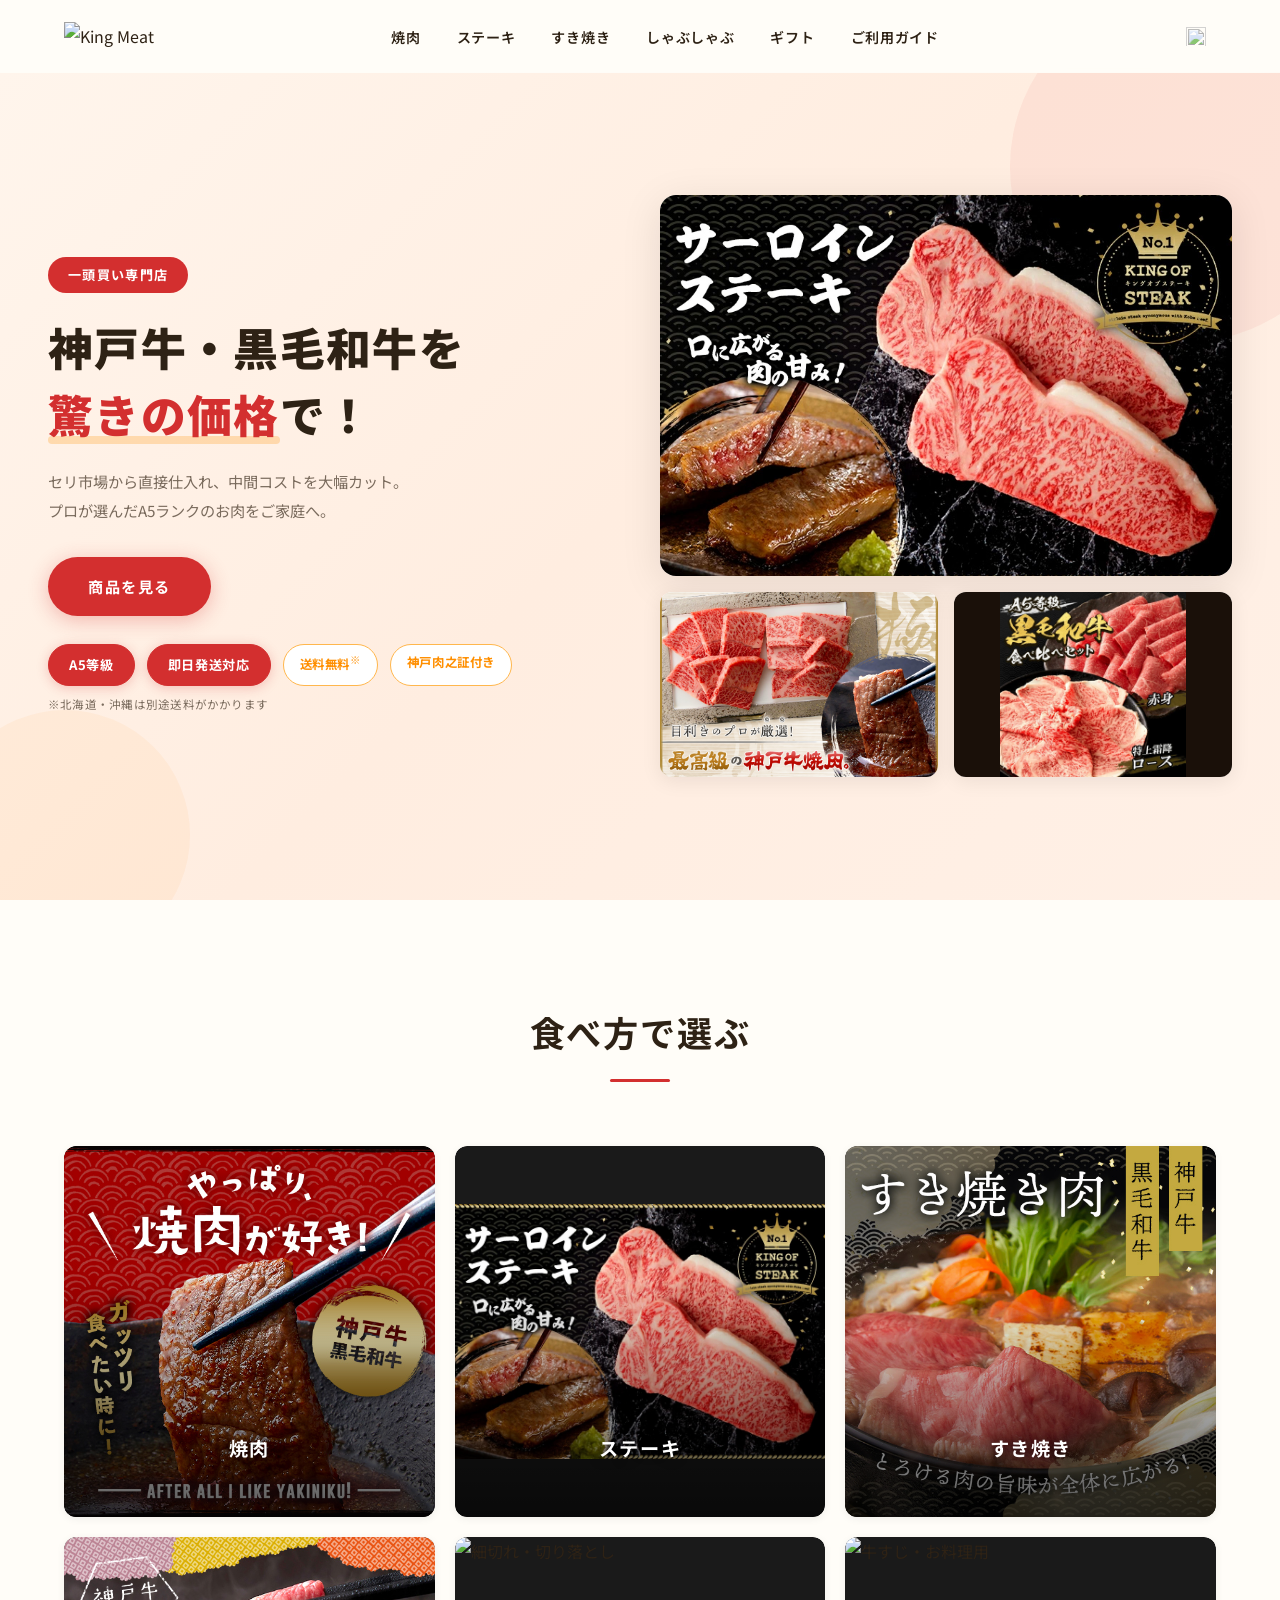
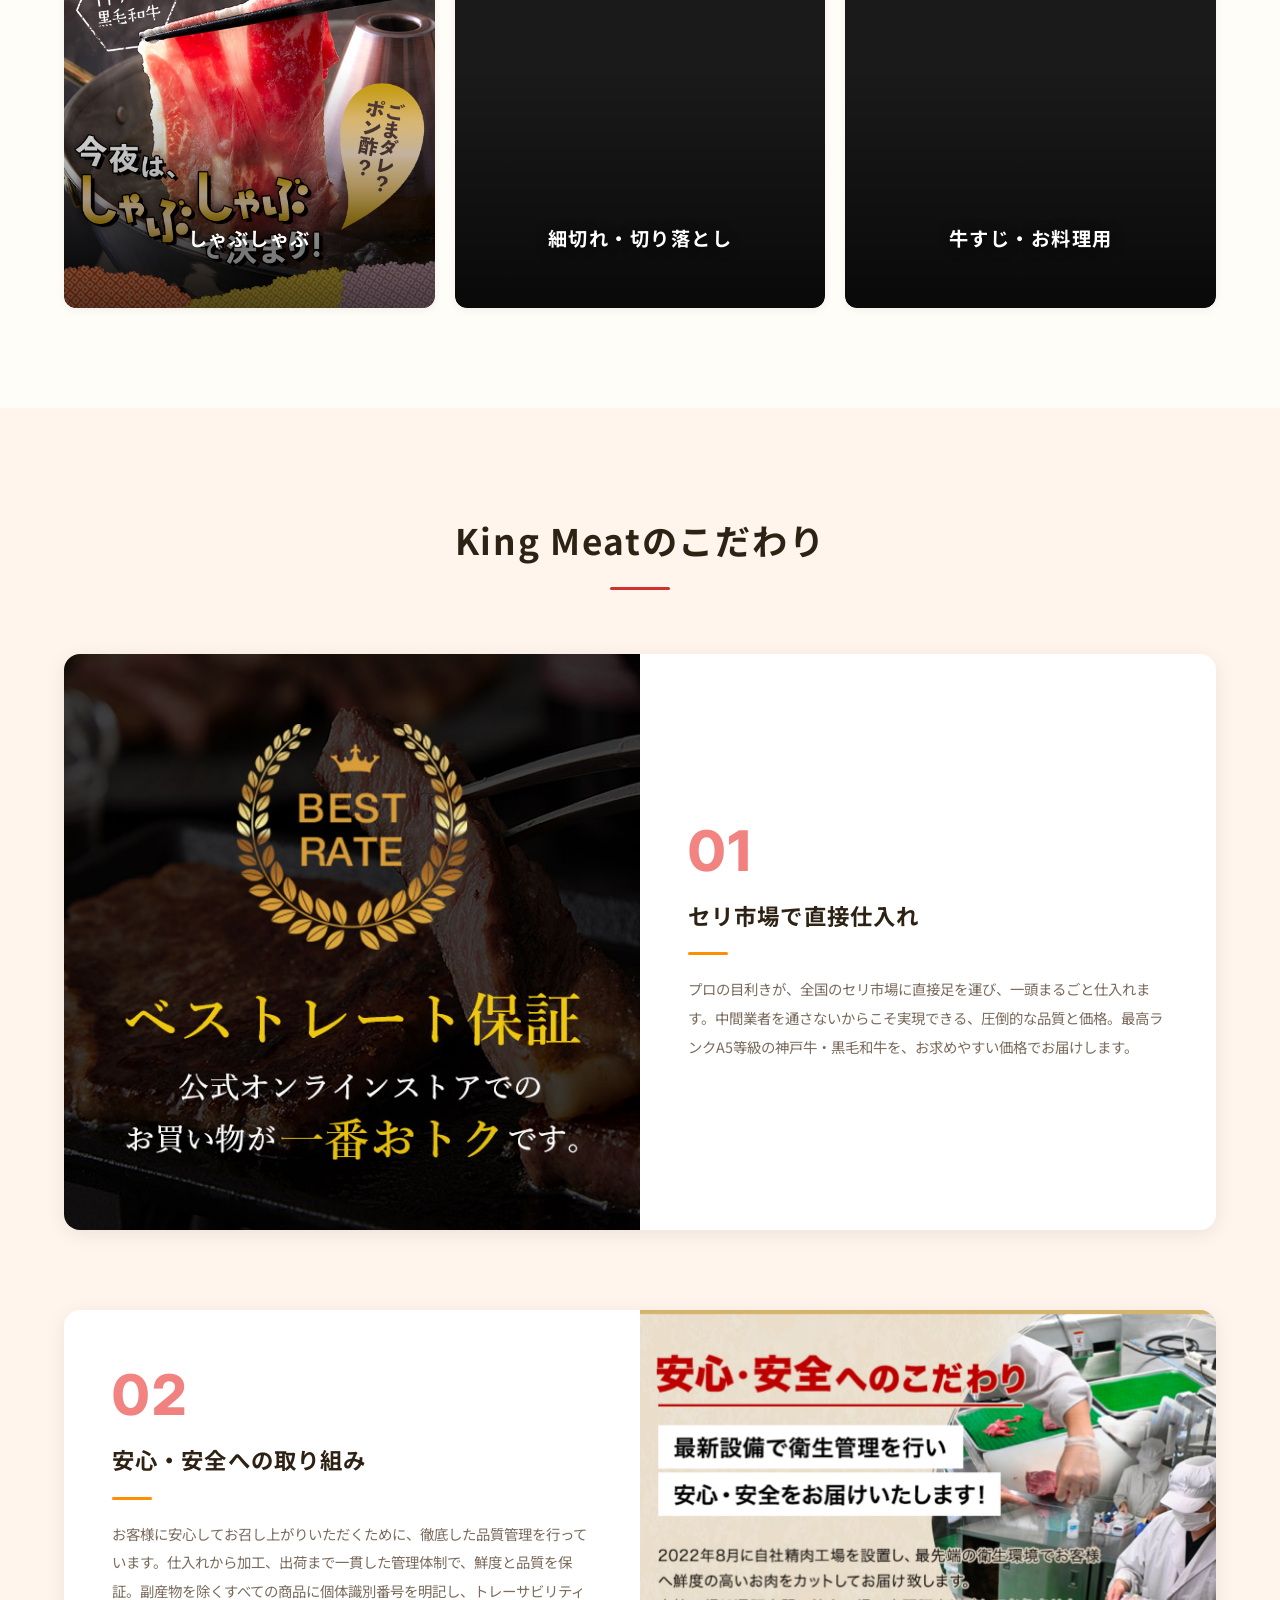
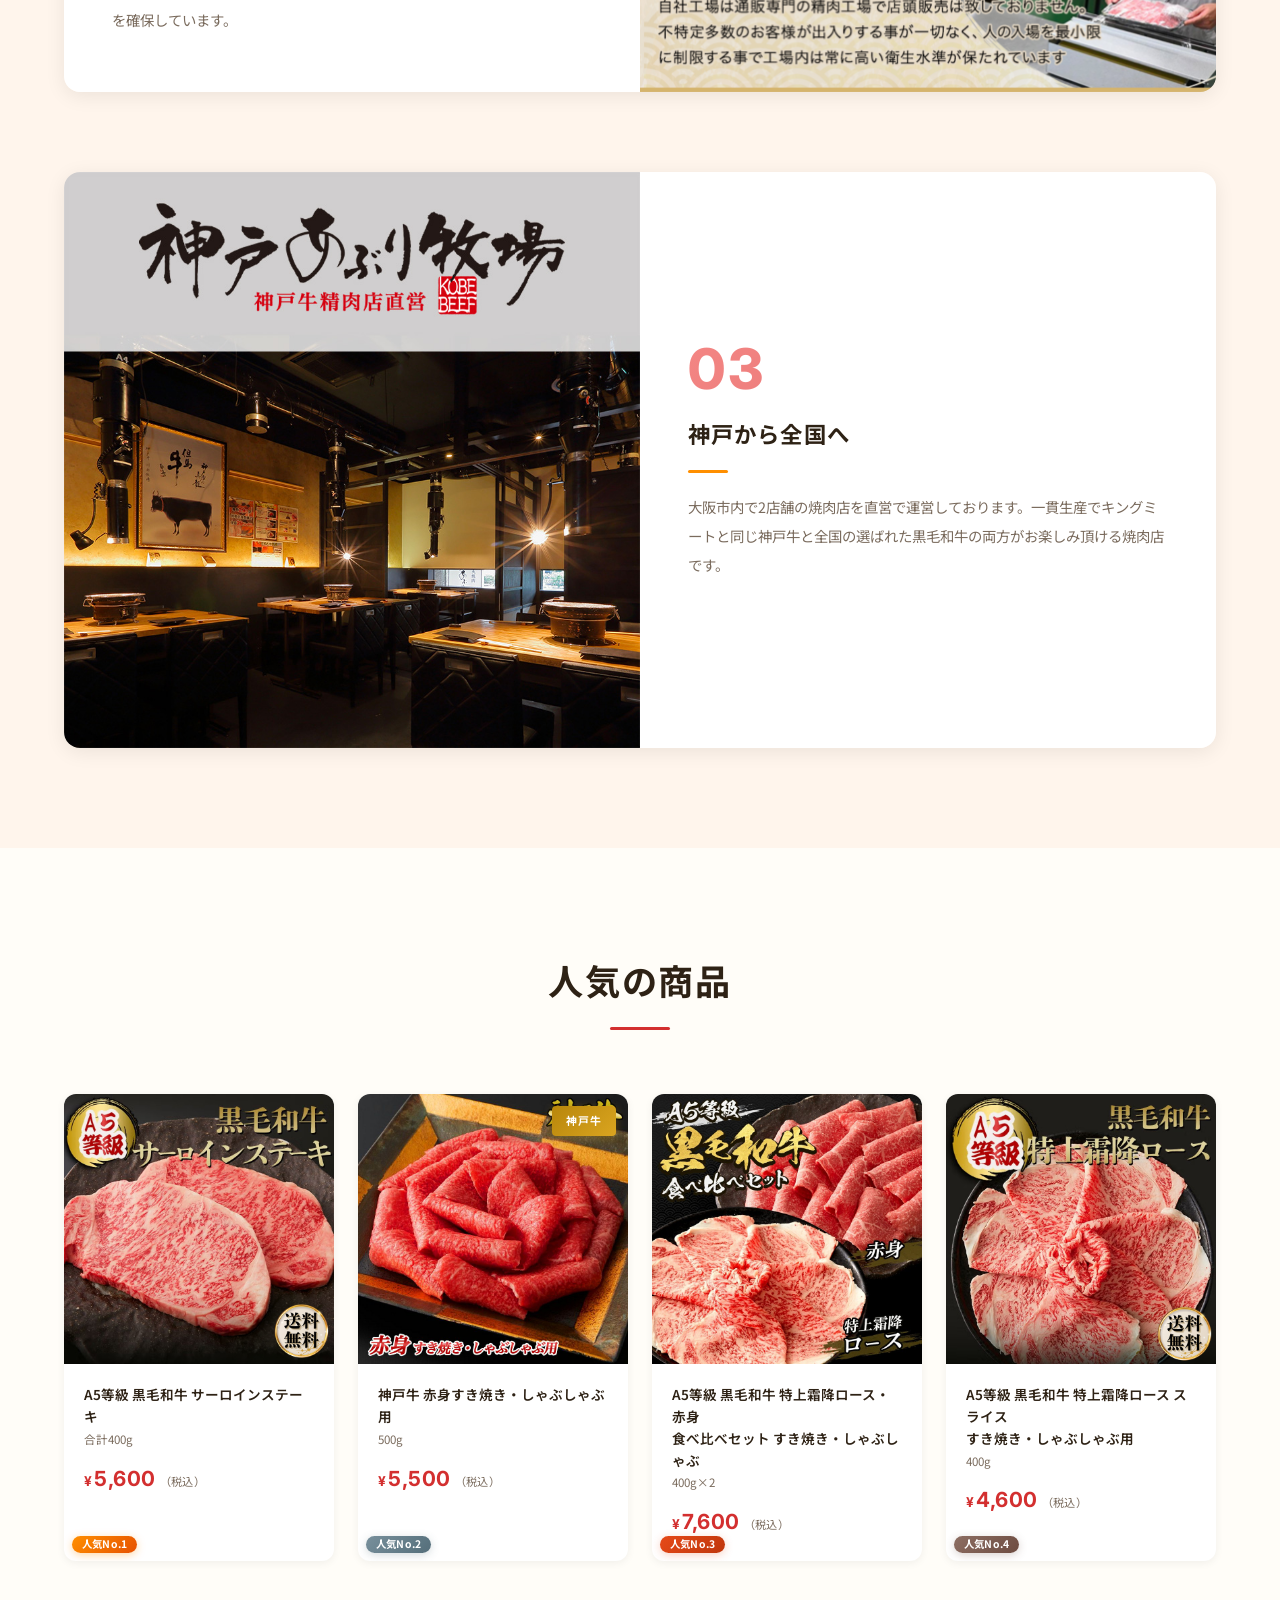
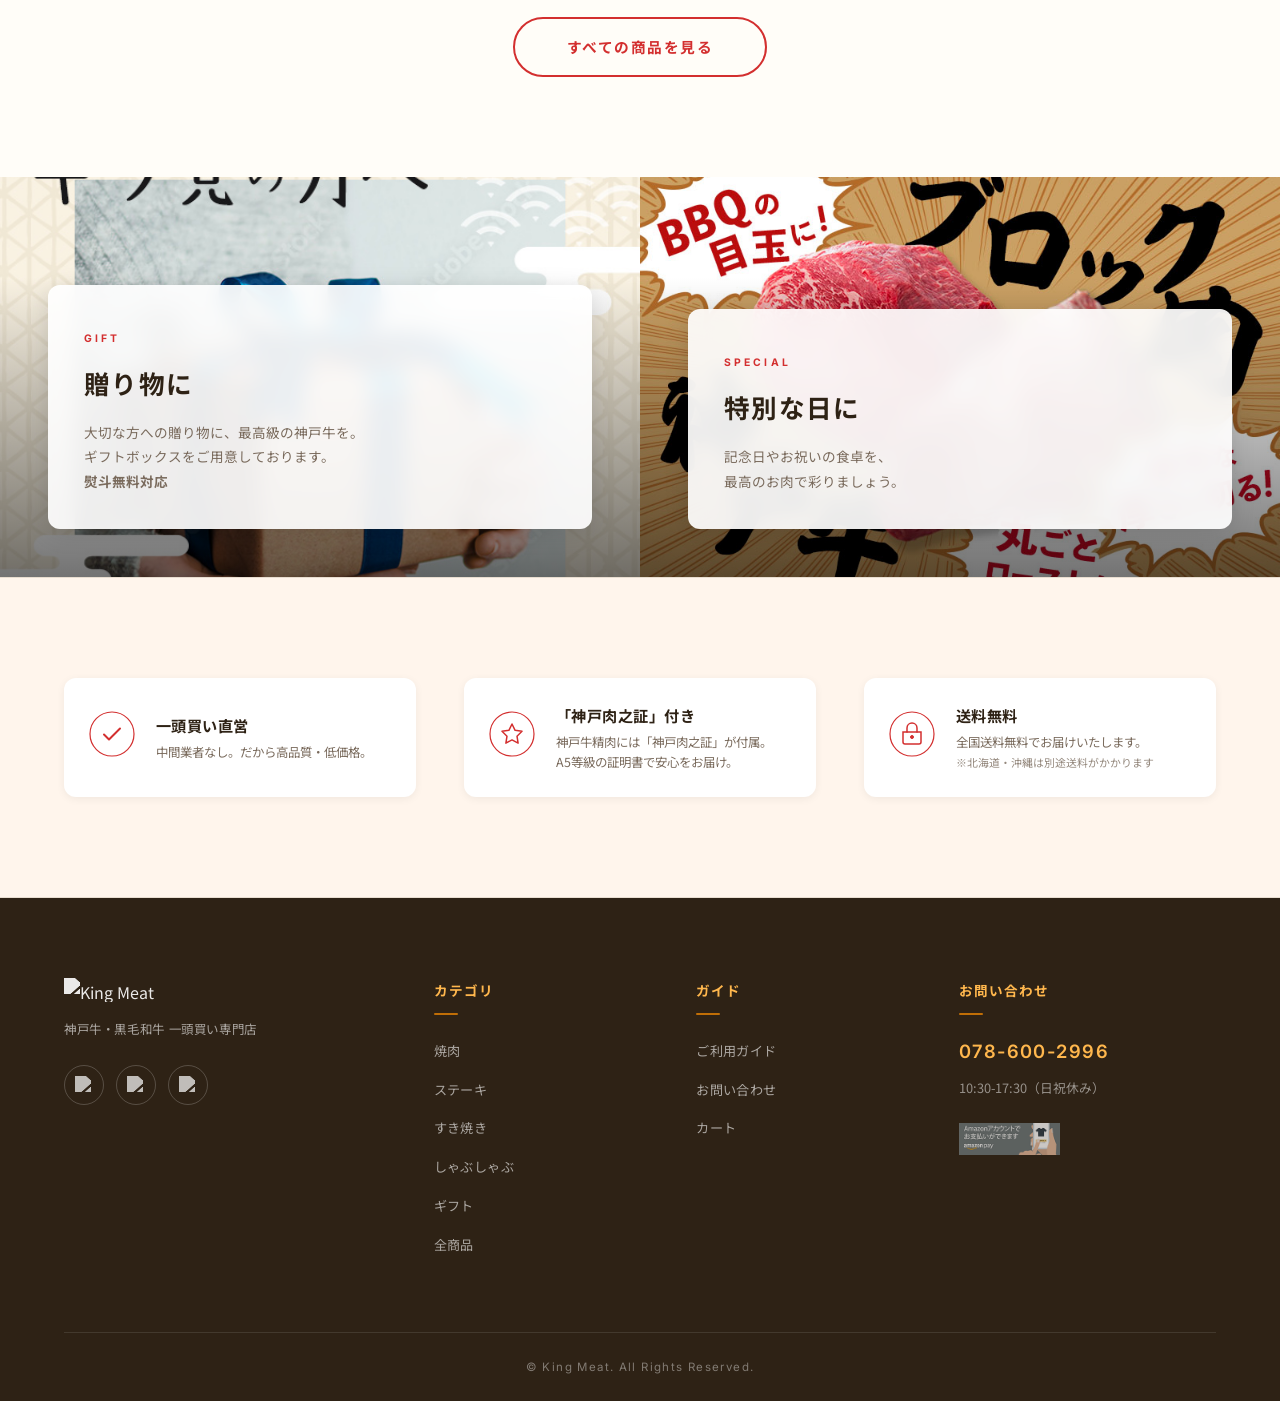
==== commit 6fc2ccb4: "こだわり02の画像をユーザー提供の安心安全画像に差替え Co-Authored-By: Claude Opus 4.6 (1M context) <noreply@anthropic.com>" ====
--- a/pattern-a/index.html
+++ b/pattern-a/index.html
@@ -182,7 +182,7 @@
 
       <div class="commitment__block commitment__block--reverse fade-in">
         <div class="commitment__img-wrap">
-          <img src="images/safety-kodawari.jpg" alt="安心・安全への取り組み" class="commitment__img" loading="lazy" style="object-fit:contain;background:#e8dfc8">
+          <img src="images/safety-kodawari.png" alt="安心・安全への取り組み" class="commitment__img" loading="lazy" style="object-fit:contain;background:#e8dfc8">
         </div>
         <div class="commitment__text-wrap">
           <span class="commitment__number">02</span>
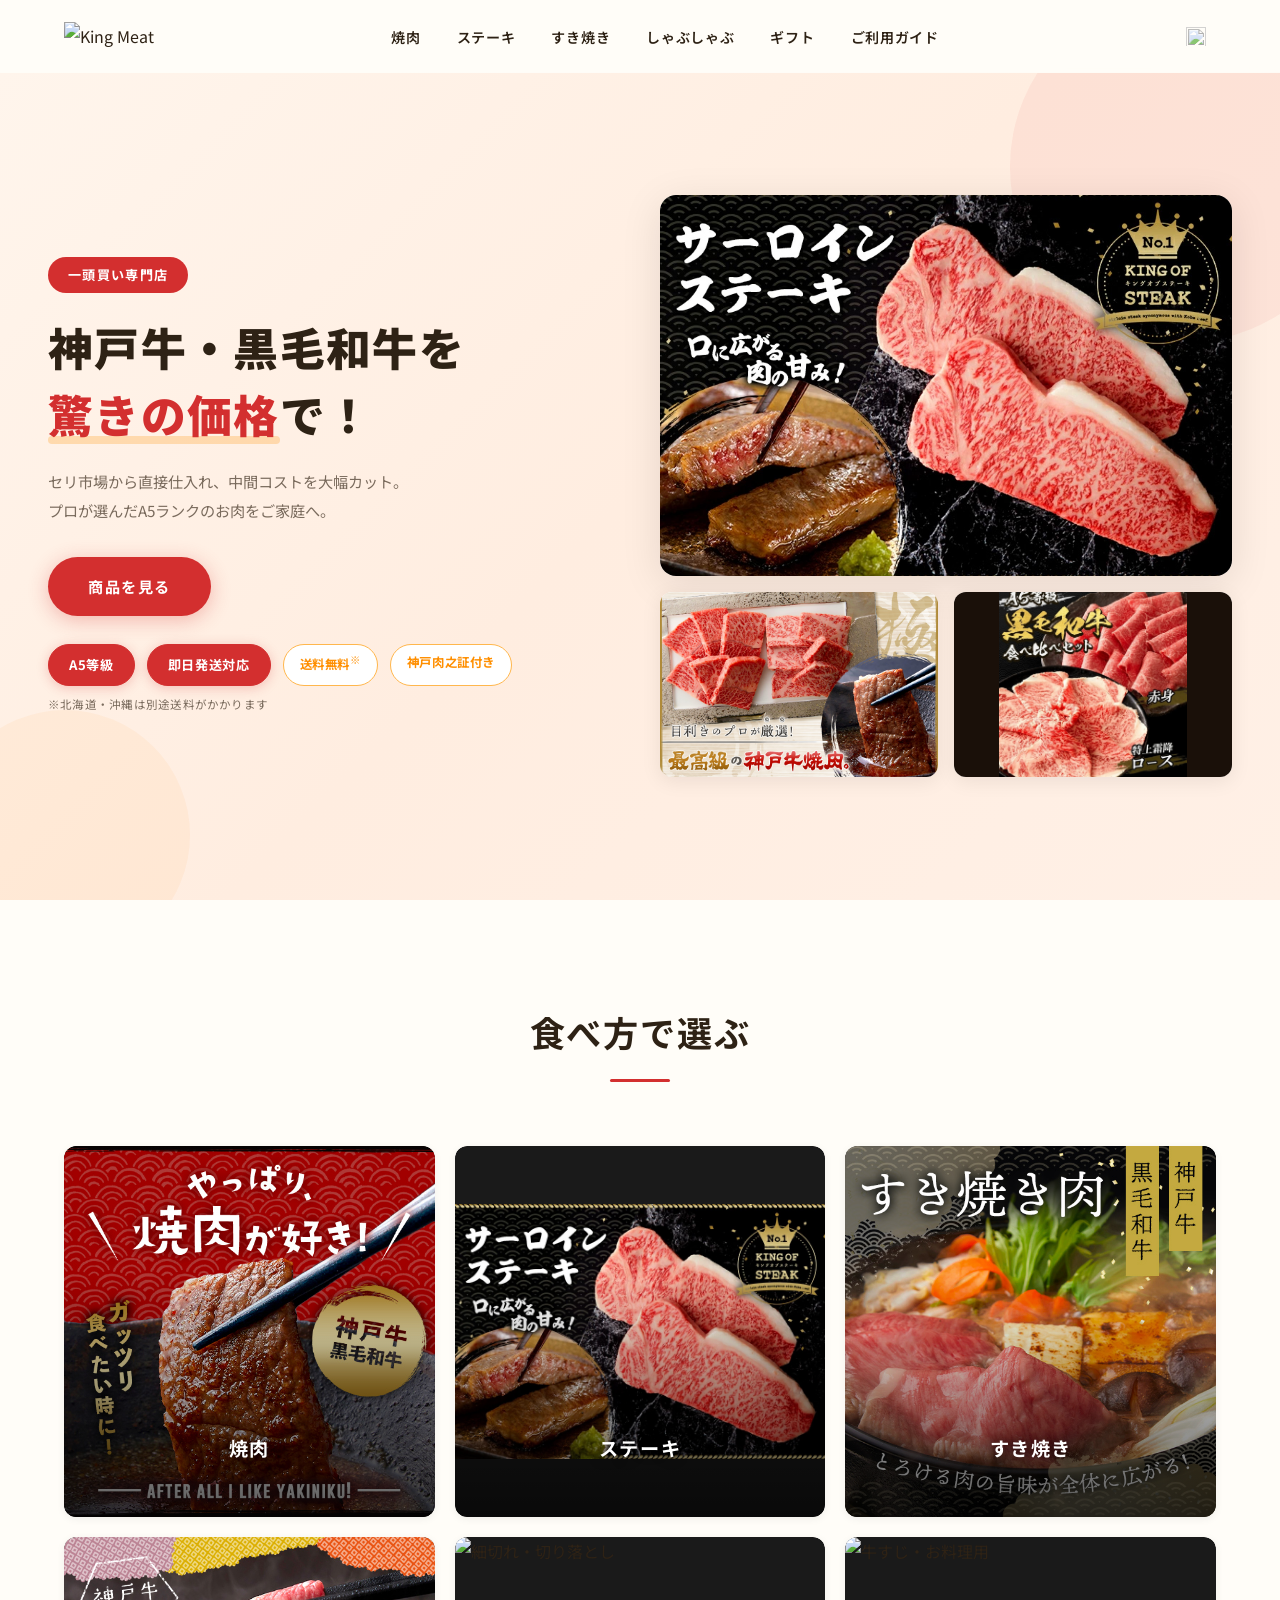
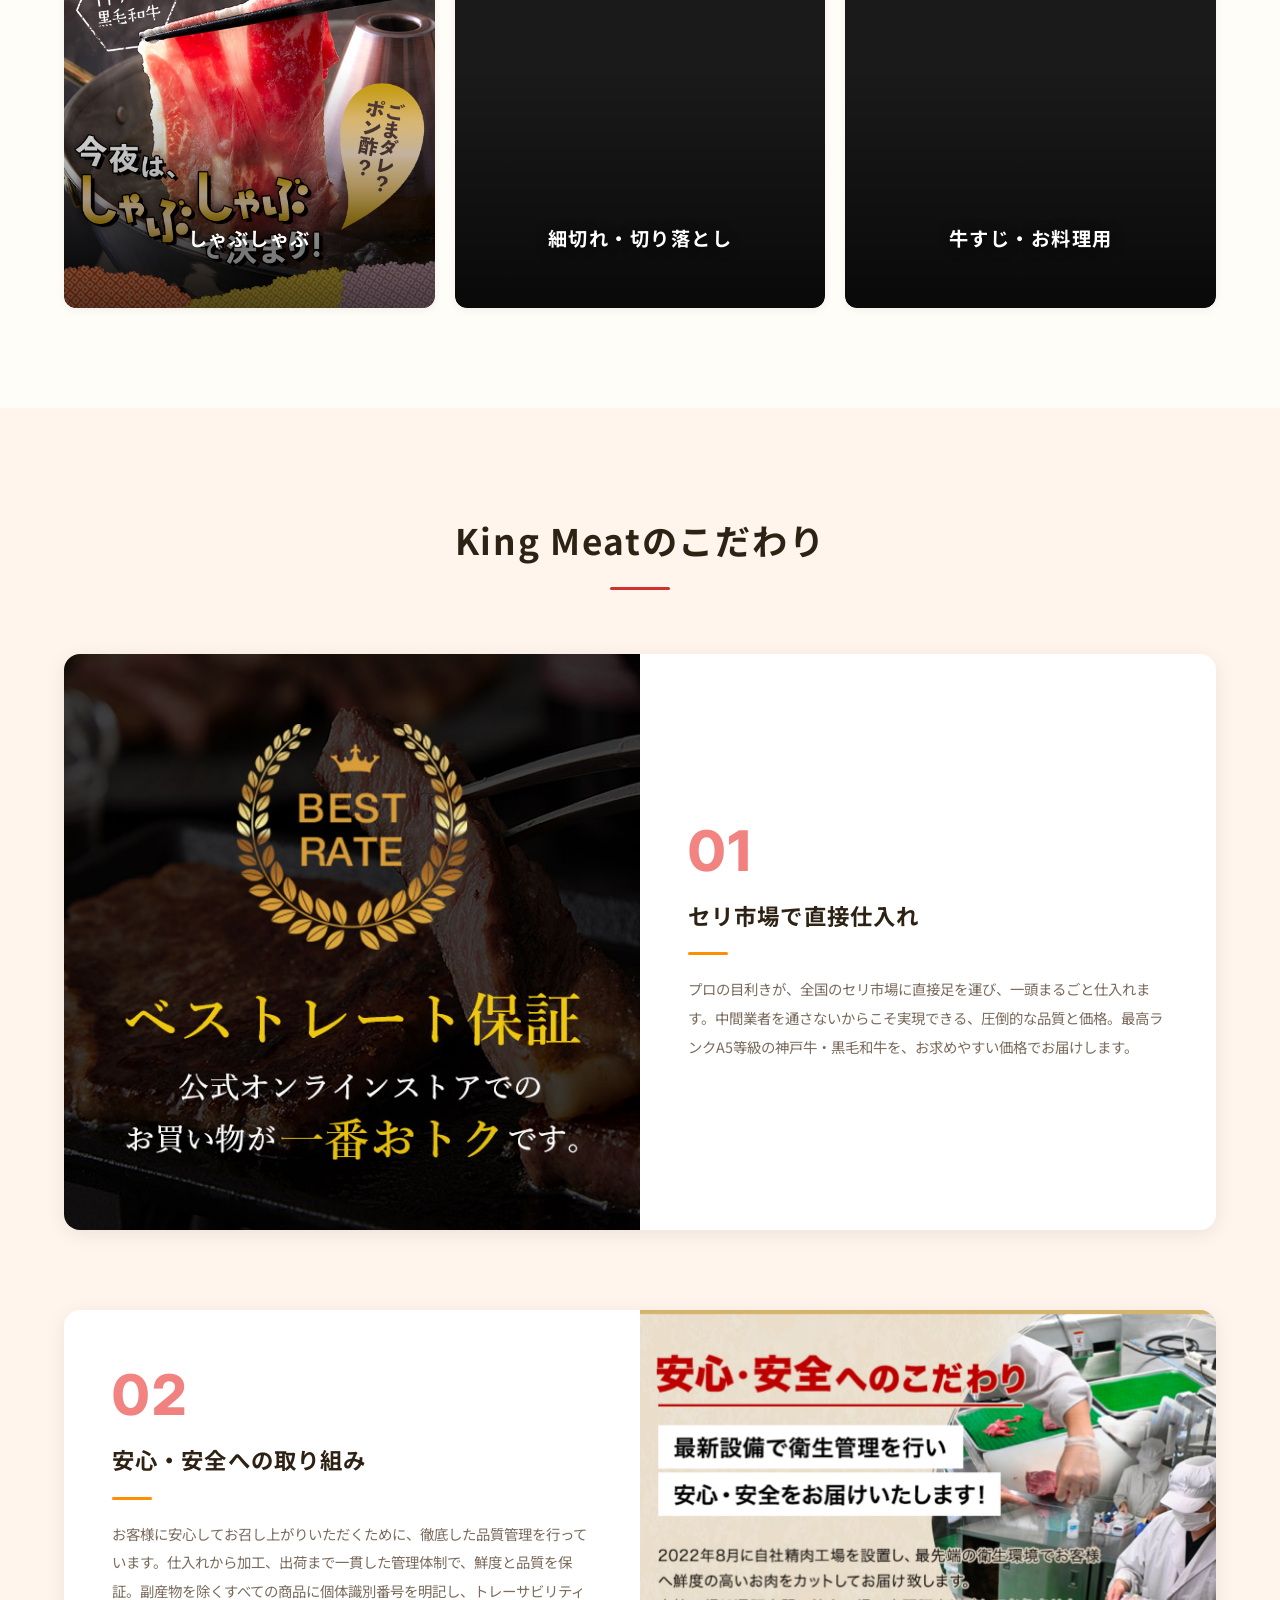
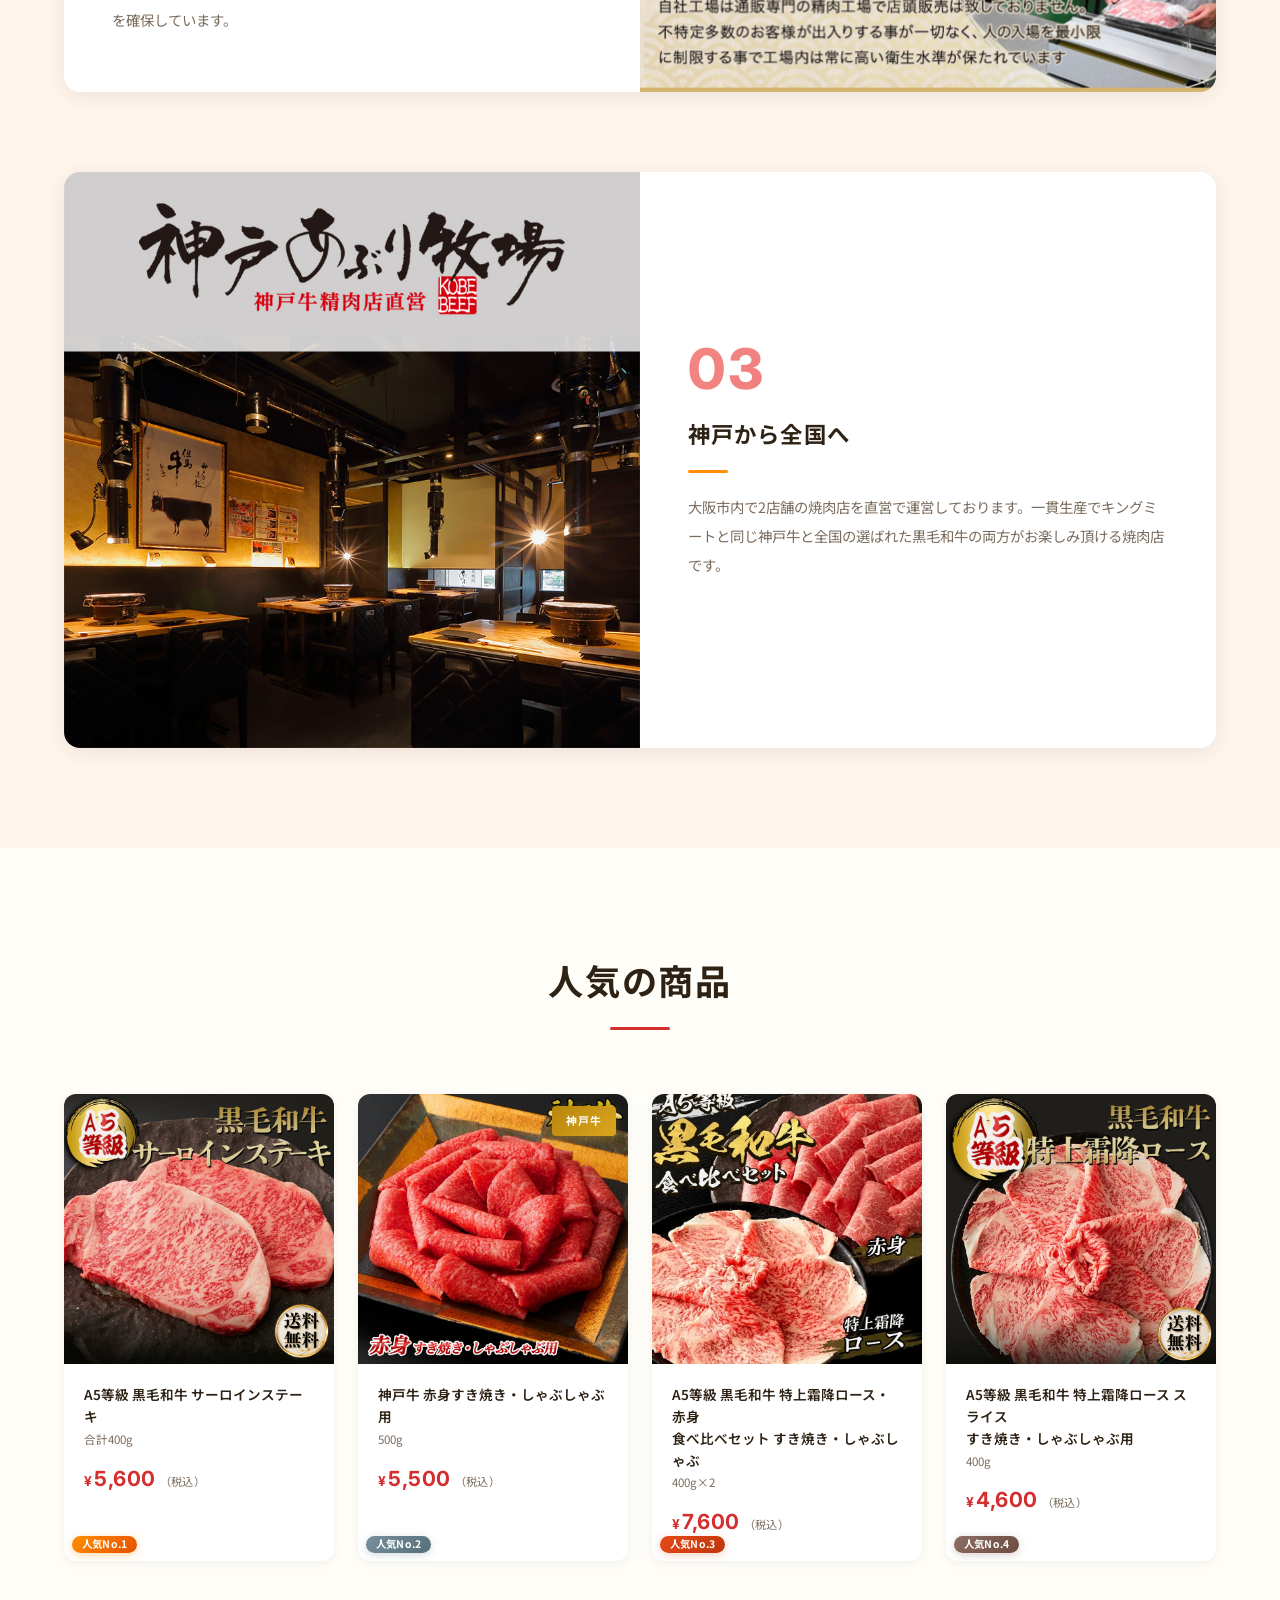
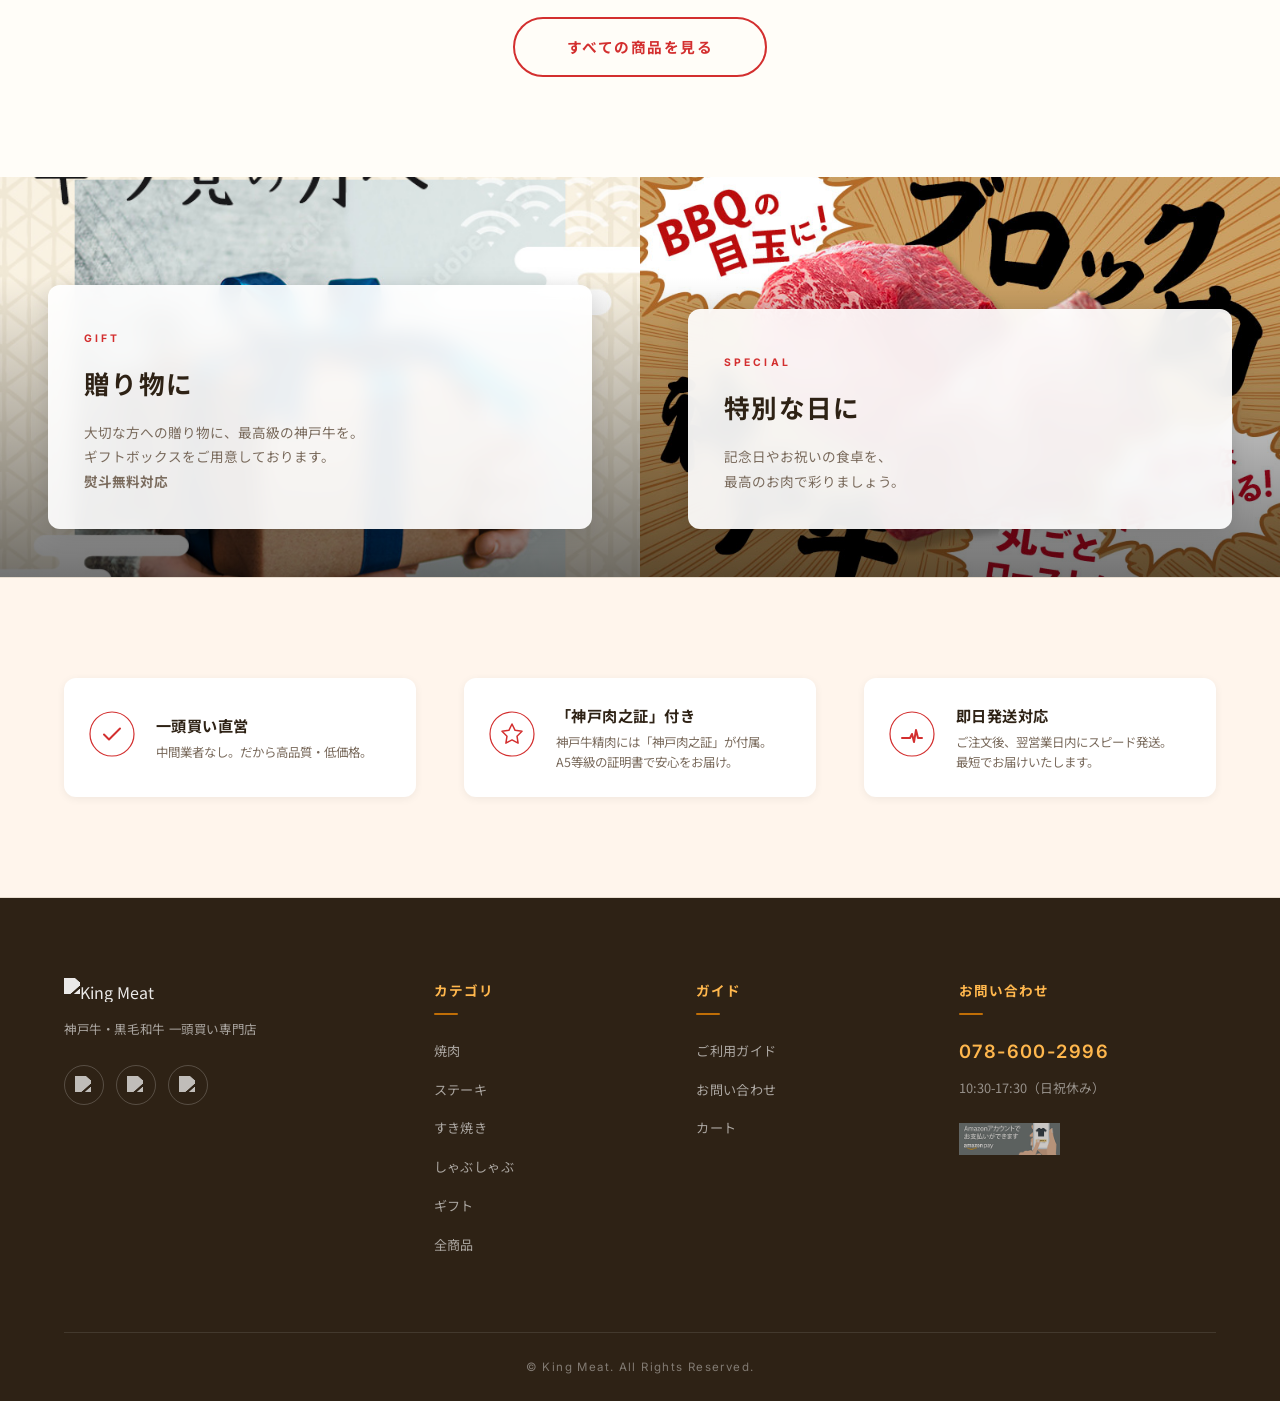
==== commit 29596198: "トラストセクションの送料無料を即日発送対応に変更 Co-Authored-By: Claude Opus 4.6 (1M context) <noreply@anthropic.com>" ====
--- a/pattern-a/index.html
+++ b/pattern-a/index.html
@@ -368,14 +368,12 @@
           <div class="trust__icon">
             <svg width="48" height="48" viewBox="0 0 48 48" fill="none">
               <circle cx="24" cy="24" r="22" stroke="#C9A96E" stroke-width="1.2"/>
-              <path d="M15 22H33V32C33 33.1 32.1 34 31 34H17C15.9 34 15 33.1 15 32V22Z" stroke="#C9A96E" stroke-width="1.5"/>
-              <path d="M19 22V18C19 15.2 21.2 13 24 13C26.8 13 29 15.2 29 18V22" stroke="#C9A96E" stroke-width="1.5" stroke-linecap="round"/>
-              <circle cx="24" cy="27" r="1.5" fill="#C9A96E"/>
+              <path d="M14 28H22L24 24L26 32L28 20L30 28H34" stroke="#C9A96E" stroke-width="2" stroke-linecap="round" stroke-linejoin="round"/>
             </svg>
           </div>
           <div class="trust__text">
-            <h4 class="trust__heading">送料無料</h4>
-            <p class="trust__desc">全国送料無料でお届けいたします。<br><small class="trust__note">※北海道・沖縄は別途送料がかかります</small></p>
+            <h4 class="trust__heading">即日発送対応</h4>
+            <p class="trust__desc">ご注文後、翌営業日内にスピード発送。<br>最短でお届けいたします。</p>
           </div>
         </div>
       </div>
